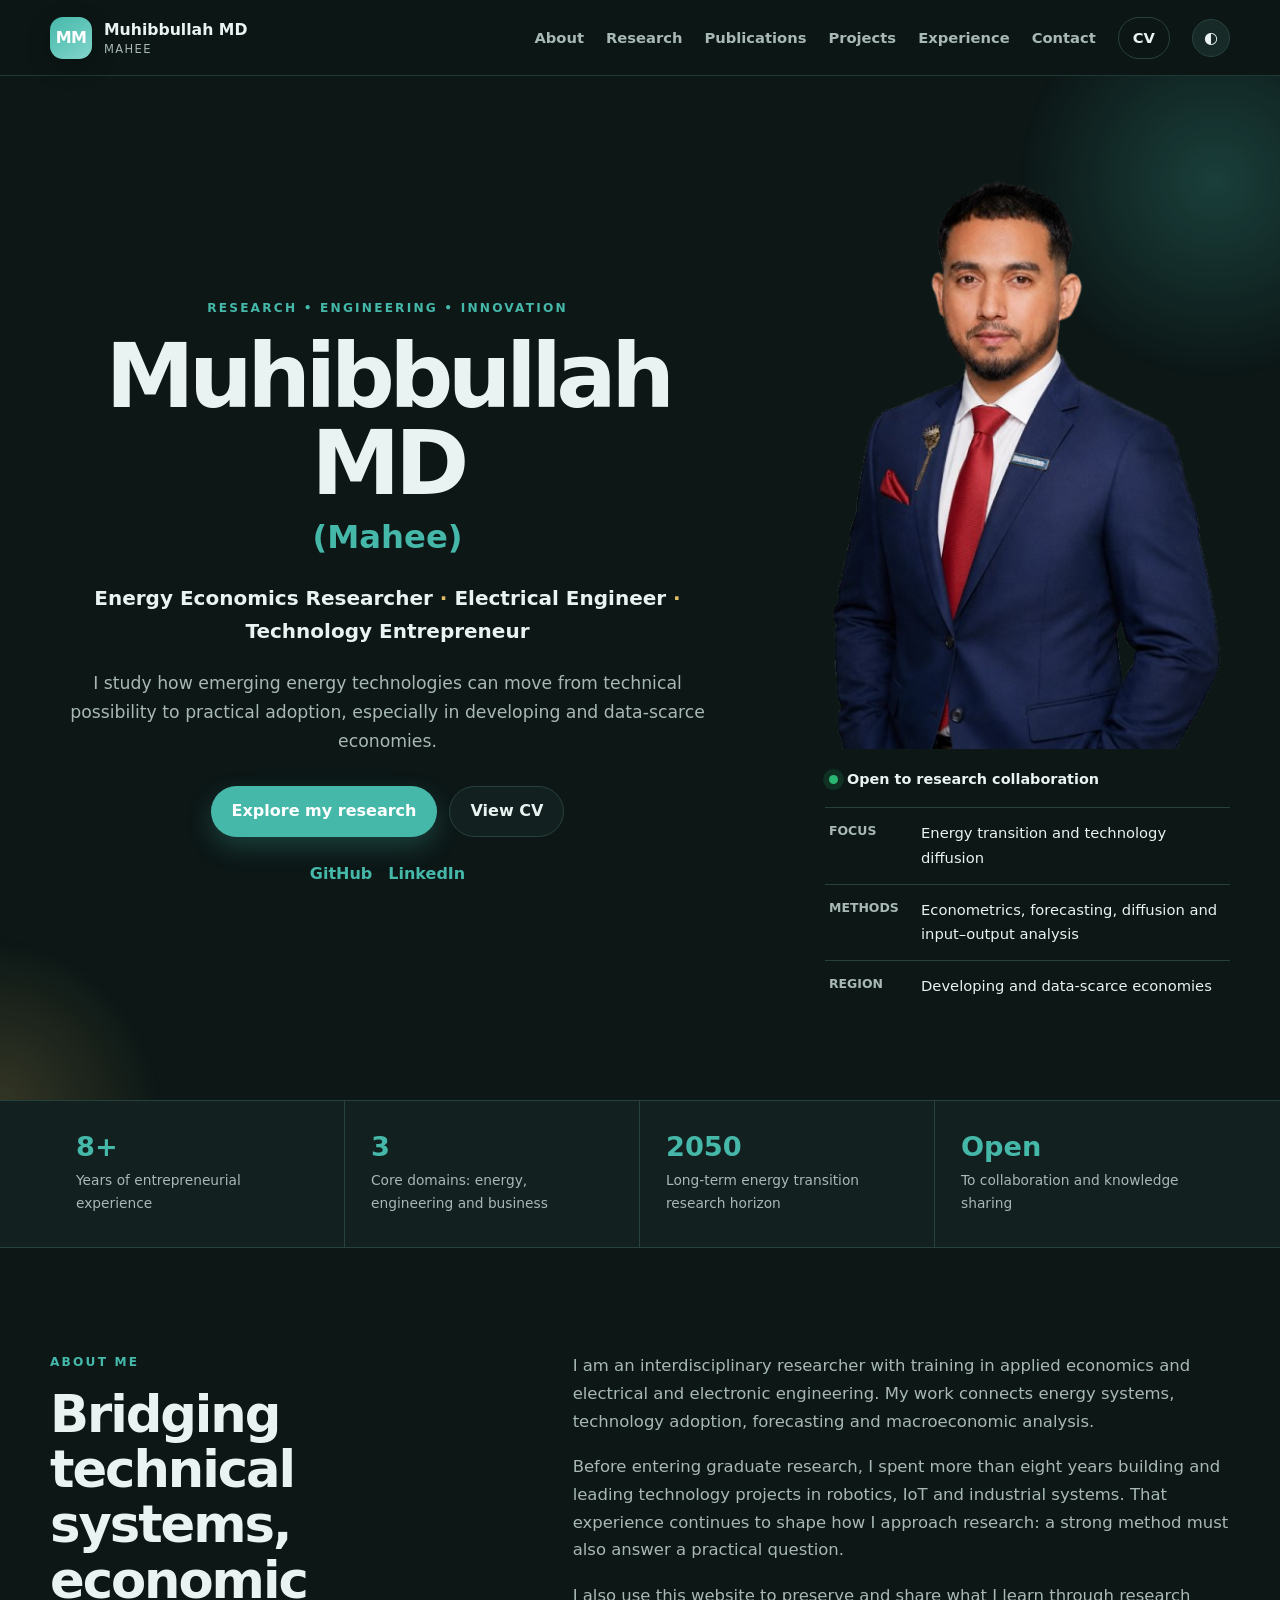
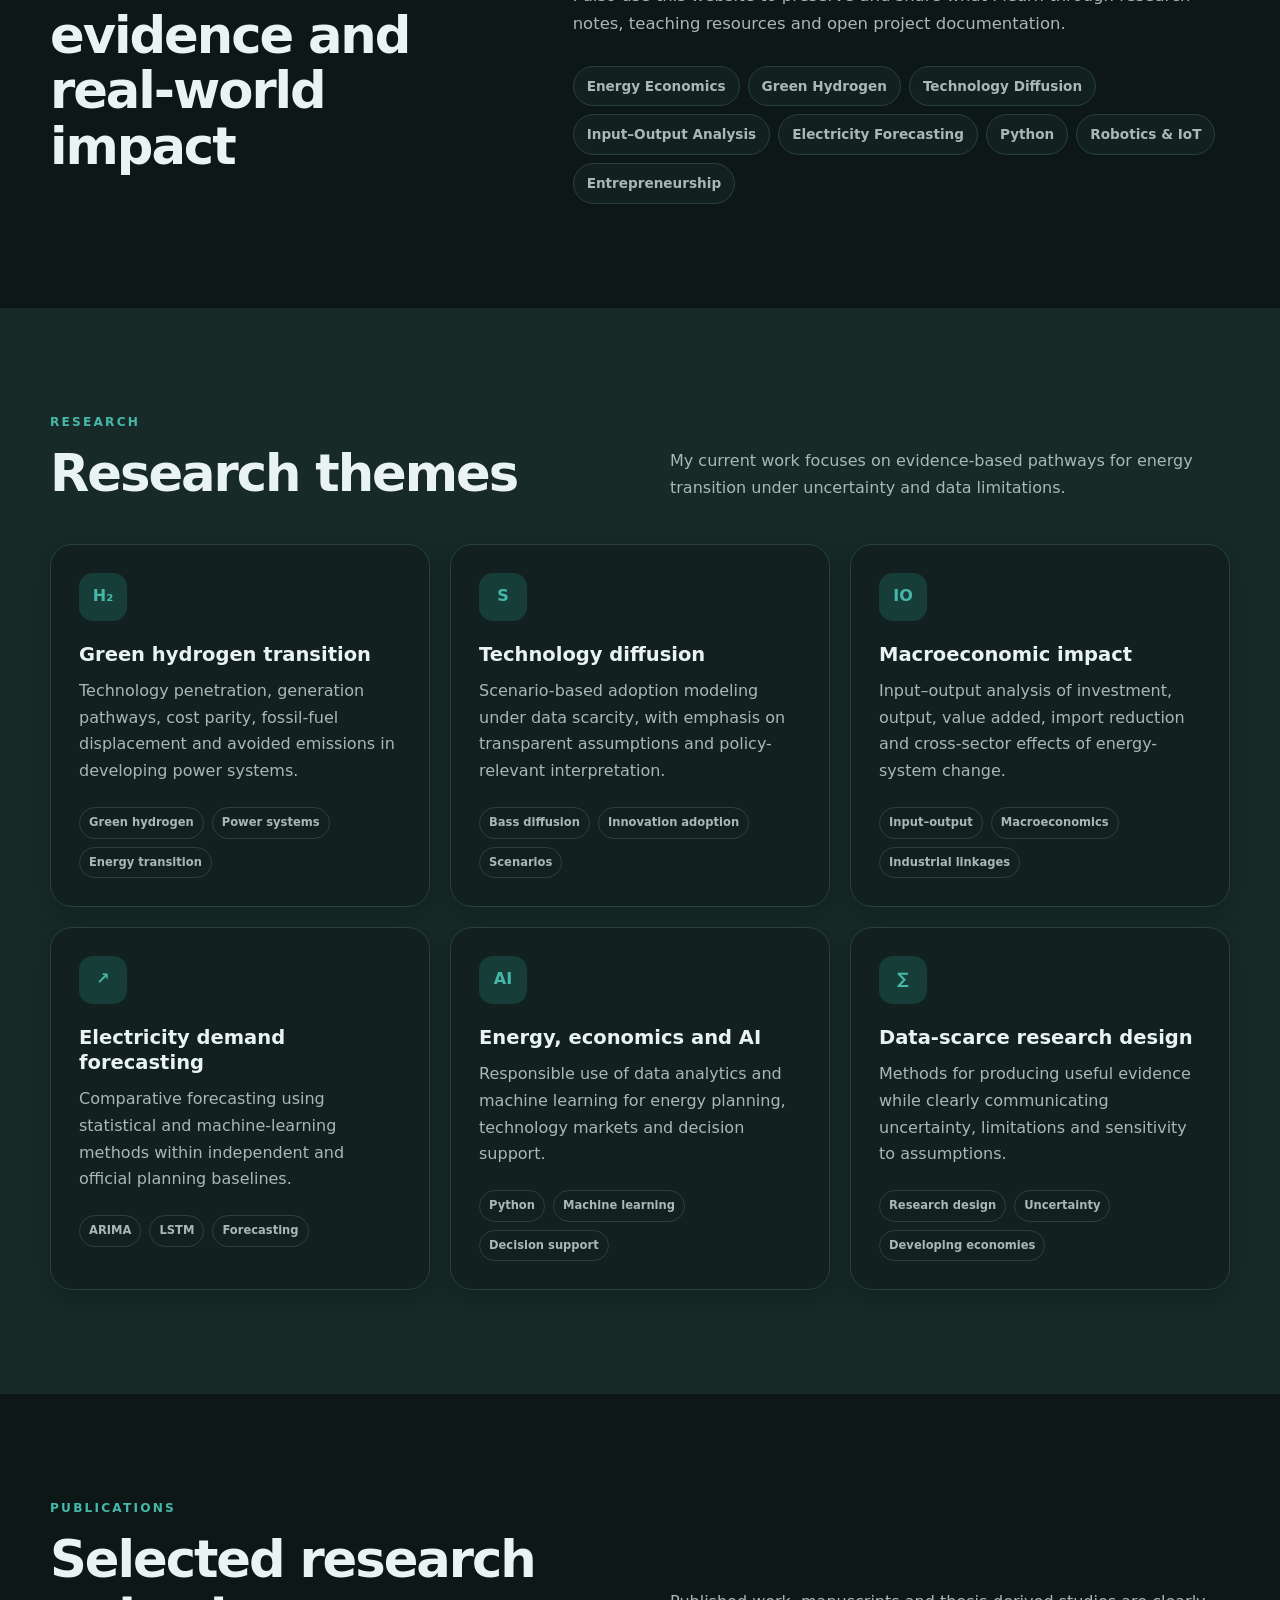
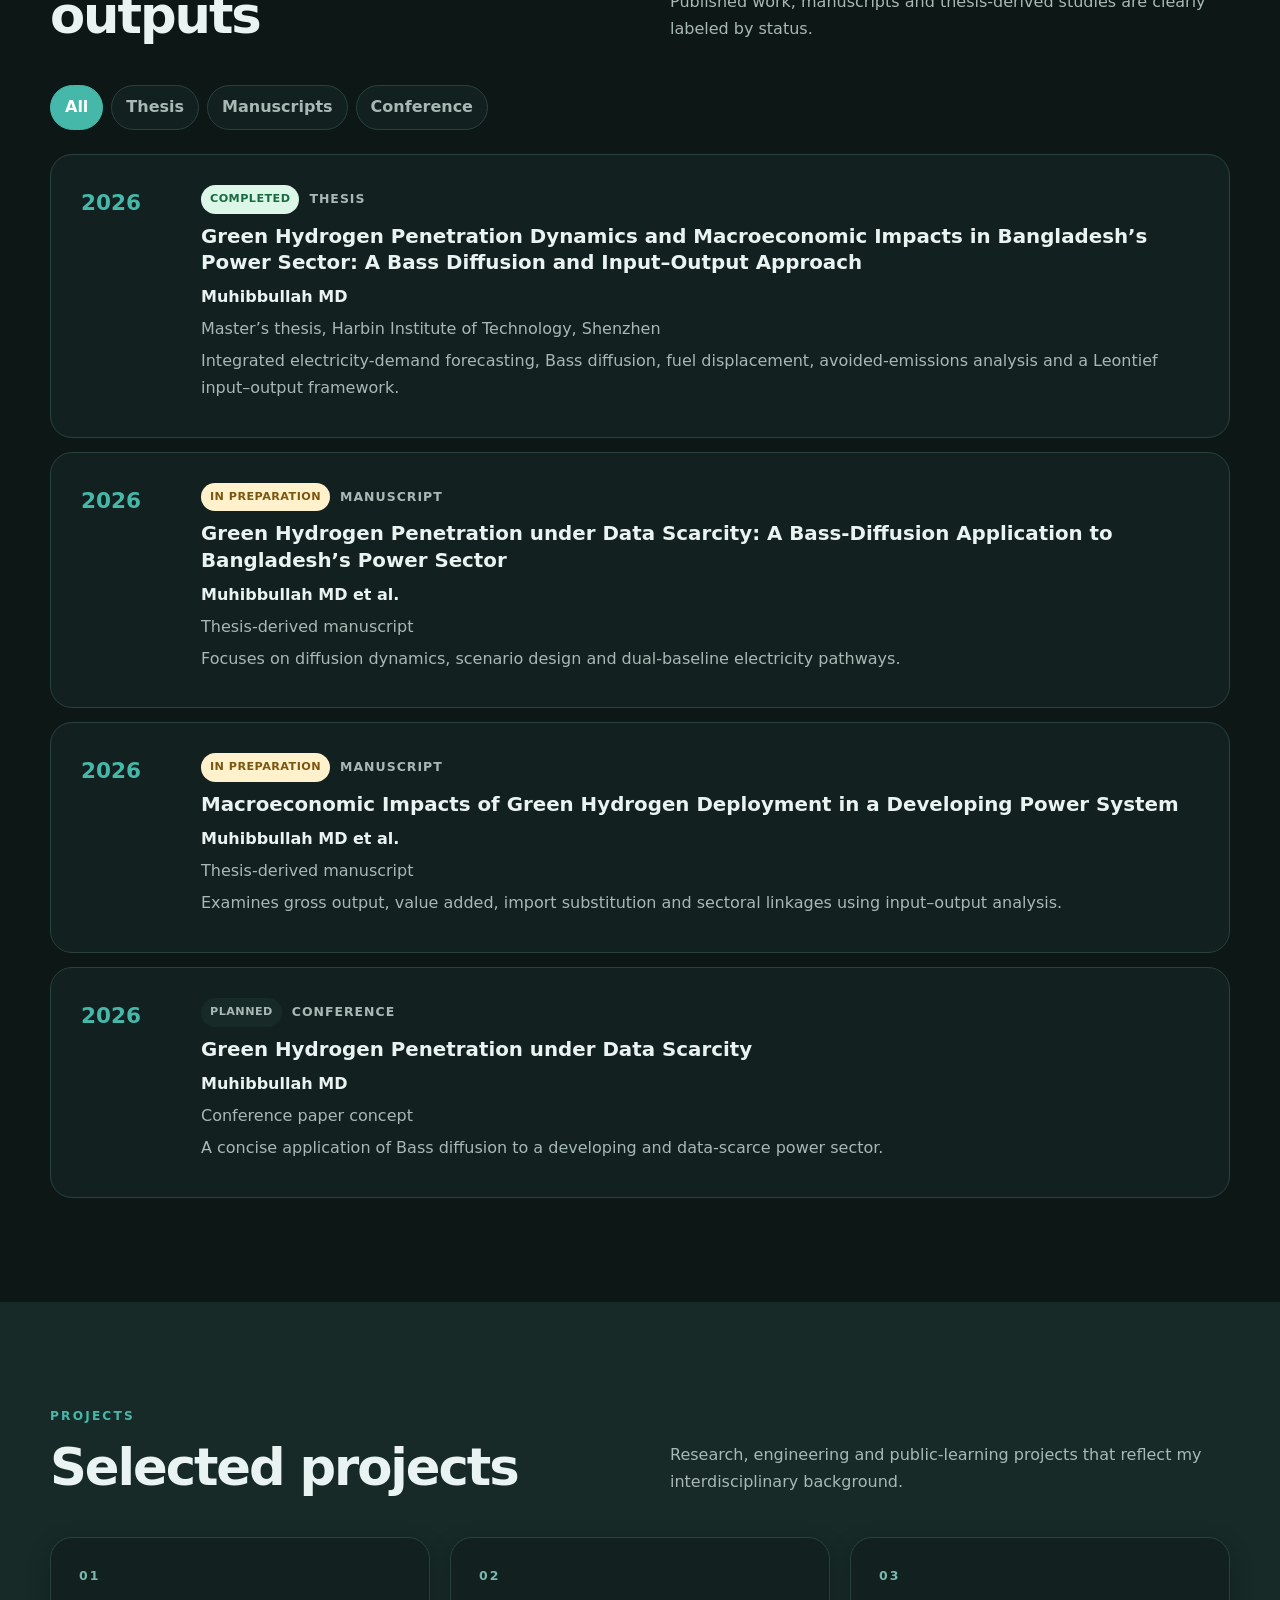
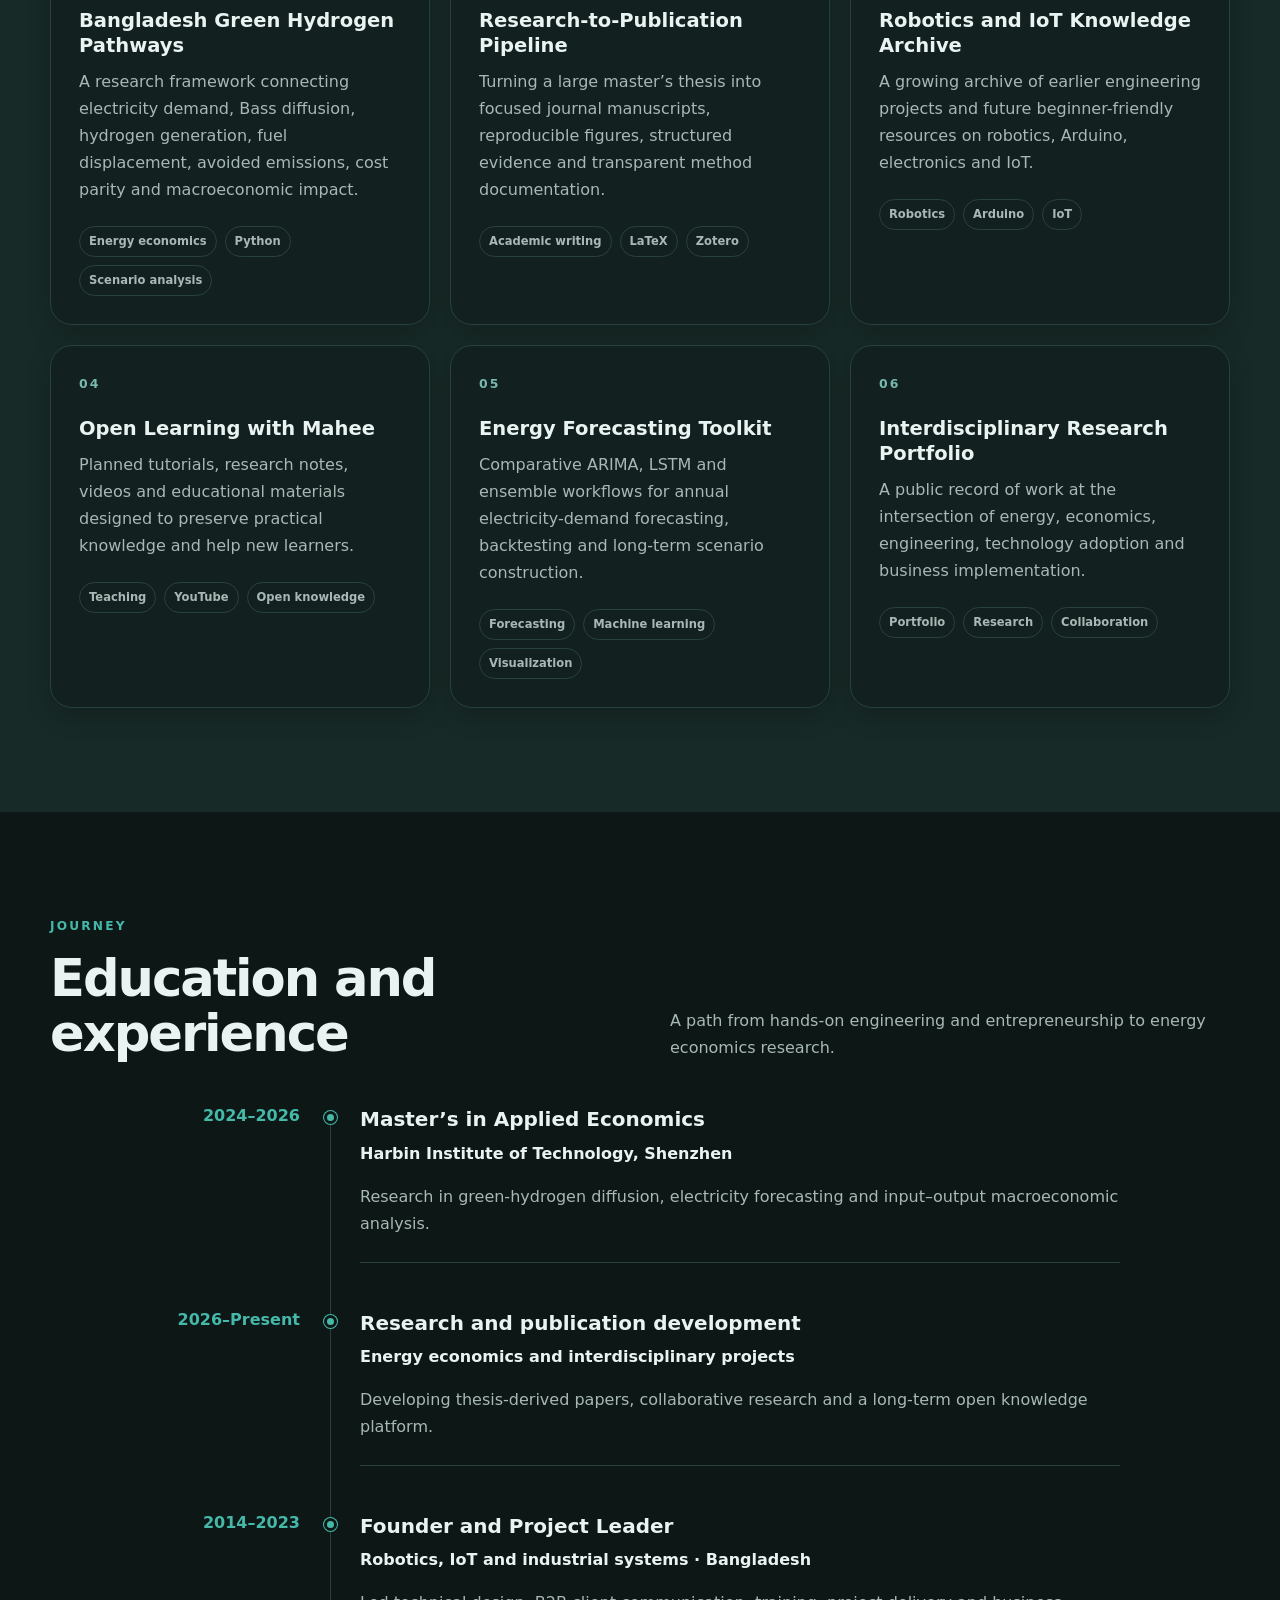
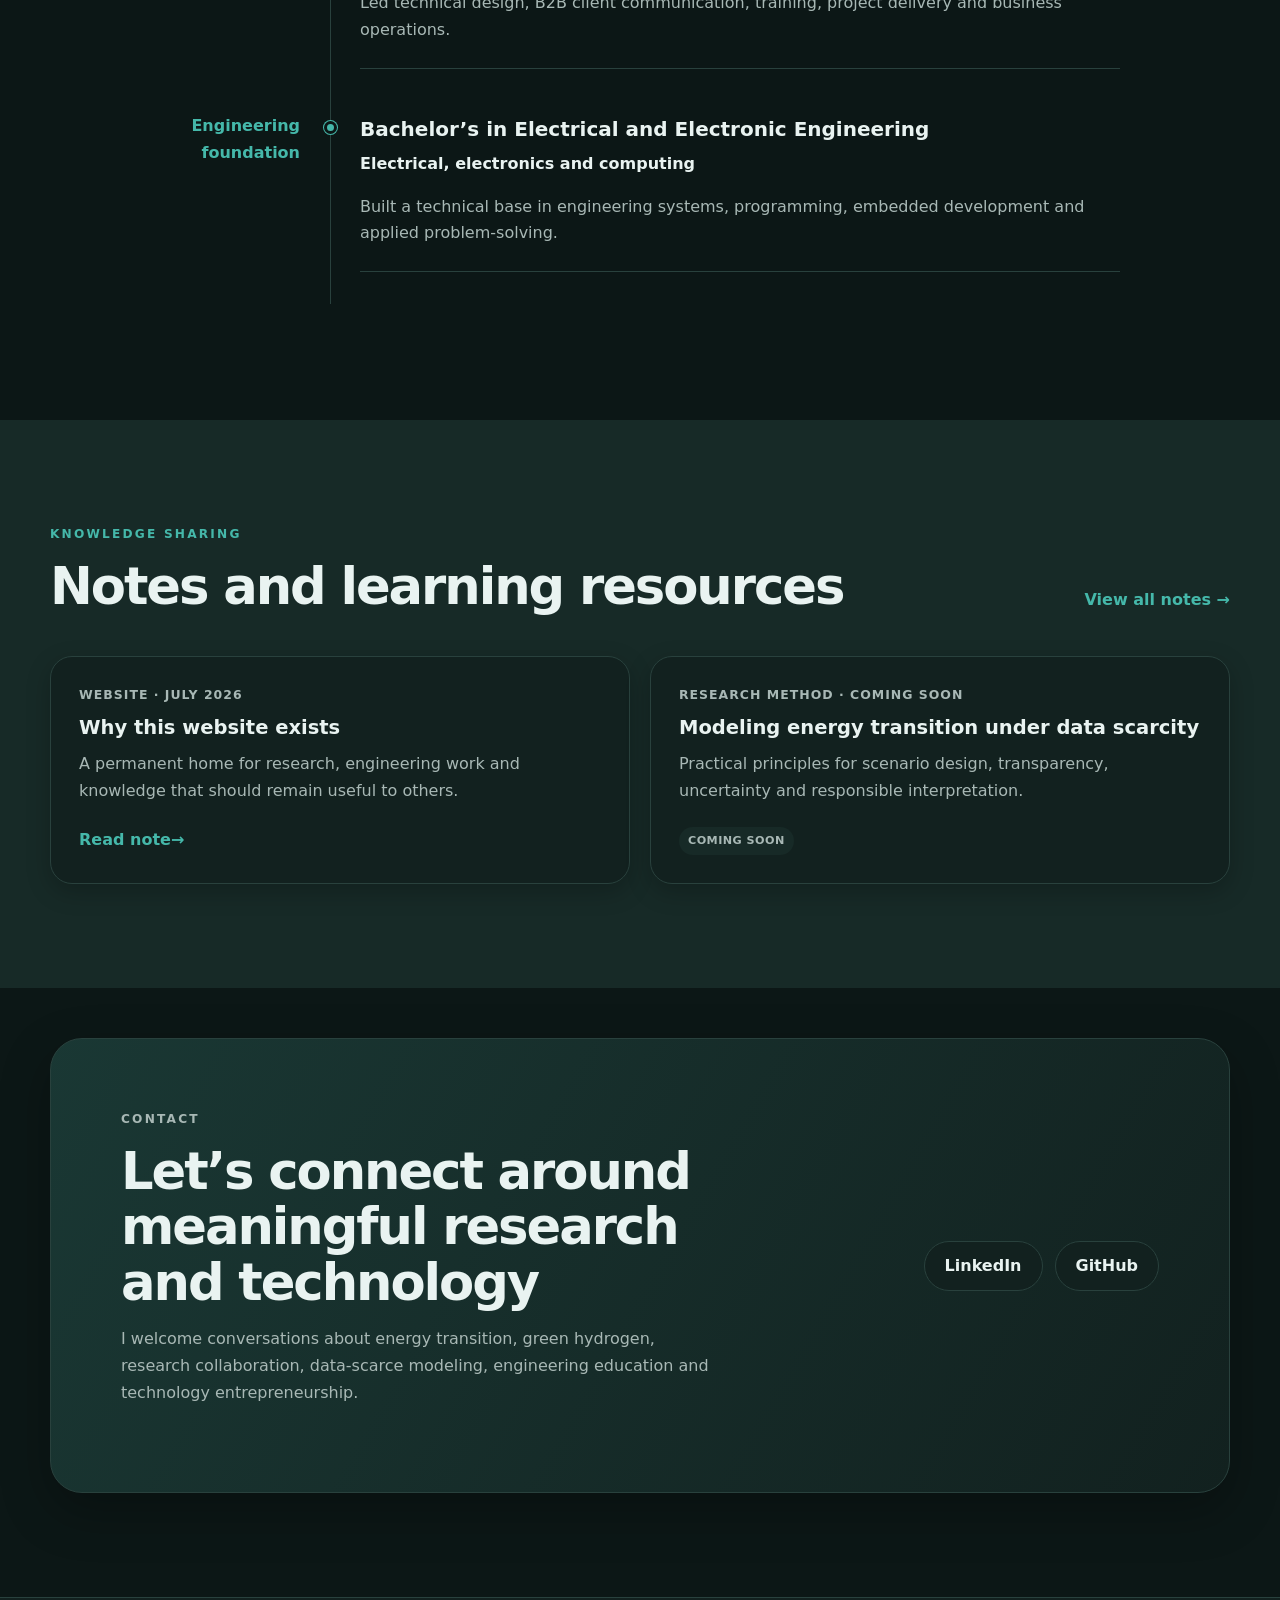
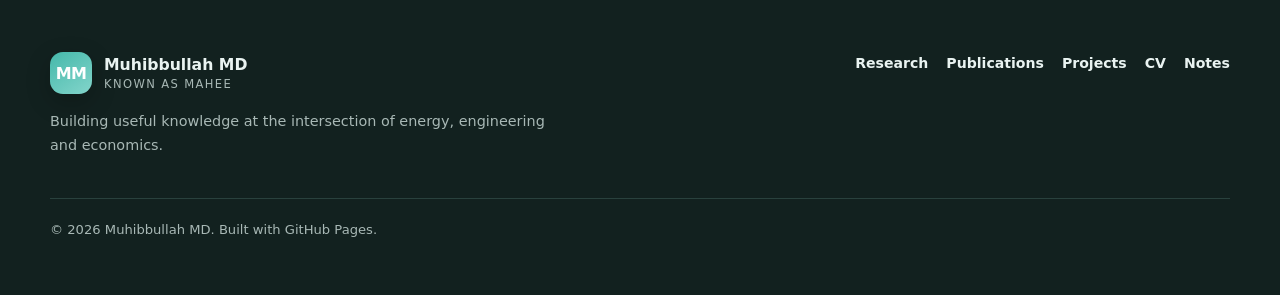
==== index.html @ 93acdf0b "Update index.html" ====
<!DOCTYPE html>
<html lang="en" data-theme="light">
<head>
  <meta charset="utf-8">
  <meta name="viewport" content="width=device-width, initial-scale=1">
  <title>Muhibbullah MD [Mahee] | Energy Economics Researcher</title>
  <meta name="description" content="Personal website of Muhibbullah MD [Mahee], an energy economics researcher, electrical engineer, and technology entrepreneur.">
  <meta name="author" content="Muhibbullah MD">
  <meta name="theme-color" content="#0f766e">

  <meta property="og:title" content="Muhibbullah MD [Mahee])">
  <meta property="og:description" content="Energy Economics Researcher | Electrical Engineer | Technology Entrepreneur">
  <meta property="og:type" content="website">
  <meta property="og:url" content="https://maheemd.github.io/">
  <meta property="og:image" content="https://maheemd.github.io/assets/images/og-card.svg">

  <link rel="icon" href="assets/images/faviconBR.png" type="image/svg+xml">
  <link rel="manifest" href="site.webmanifest">
  <link rel="stylesheet" href="assets/css/styles.css">
  <script>
    (function () {
      const saved = localStorage.getItem("theme");
      const prefersDark = window.matchMedia("(prefers-color-scheme: light)").matches;
      document.documentElement.dataset.theme = saved || (prefersDark ? "dark" : "light");
    })();
  </script>
</head>
<body>
  <a class="skip-link" href="#main-content">Skip to content</a>

  <header class="site-header" id="top">
    <div class="container nav-wrap">
      <a class="brand" href="#top" aria-label="Muhibbullah MD home">
        <span class="brand-mark" aria-hidden="true">MM</span>
        <span>
          <strong>Muhibbullah MD</strong>
          <small>Mahee</small>
        </span>
      </a>

      <button class="nav-toggle" aria-expanded="false" aria-controls="main-nav" aria-label="Open navigation">
        <span></span><span></span><span></span>
      </button>

      <nav id="main-nav" class="main-nav" aria-label="Primary navigation">
        <a href="#about">About</a>
        <a href="#research">Research</a>
        <a href="#publications">Publications</a>
        <a href="#projects">Projects</a>
        <a href="#experience">Experience</a>
        <a href="#contact">Contact</a>
        <a class="nav-cta" href="cv.html">CV</a>
        <button class="theme-toggle" type="button" aria-label="Switch color theme" title="Switch color theme">
          <span class="theme-icon" aria-hidden="true">◐</span>
        </button>
      </nav>
    </div>
  </header>

  <main id="main-content">
    <section class="hero">
      <div class="hero-shape hero-shape-one"></div>
      <div class="hero-shape hero-shape-two"></div>
      <div class="container hero-grid">
        <div class="hero-copy reveal">
          <p class="eyebrow">Research • Engineering • Innovation</p>
          <h1>Muhibbullah MD <span class="nickname">(Mahee)</span></h1>
          <p class="hero-title">Energy Economics Researcher <span>·</span> Electrical Engineer <span>·</span> Technology Entrepreneur</p>
          <p class="hero-summary">
            I study how emerging energy technologies can move from technical possibility to practical adoption,
            especially in developing and data-scarce economies.
          </p>
          <div class="hero-actions">
            <a class="button primary" href="#research">Explore my research</a>
            <a class="button secondary" href="cv.html">View CV</a>
          </div>
          <div class="hero-links" id="hero-social-links" aria-label="Professional profiles"></div>
        </div>

        <div class="hero-card reveal" aria-label="Profile card">
          <img src="assets/images/profilePicTinyBR.png" alt="Profile placeholder for Muhibbullah MD" width="420" height="420">
          <div class="availability">
            <span class="status-dot" aria-hidden="true"></span>
            Open to research collaboration
          </div>
          <dl class="quick-facts">
            <div><dt>Focus</dt><dd>Energy transition and technology diffusion</dd></div>
            <div><dt>Methods</dt><dd>Econometrics, forecasting, diffusion and input–output analysis</dd></div>
            <div><dt>Region</dt><dd>Developing and data-scarce economies</dd></div>
          </dl>
        </div>
      </div>
    </section>

    <section class="stats-section" aria-label="Profile highlights">
      <div class="container stats-grid">
        <div class="stat reveal"><strong>8+</strong><span>Years of entrepreneurial experience</span></div>
        <div class="stat reveal"><strong>3</strong><span>Core domains: energy, engineering and business</span></div>
        <div class="stat reveal"><strong>2050</strong><span>Long-term energy transition research horizon</span></div>
        <div class="stat reveal"><strong>Open</strong><span>To collaboration and knowledge sharing</span></div>
      </div>
    </section>

    <section class="section" id="about">
      <div class="container two-column">
        <div>
          <p class="section-kicker">About me</p>
          <h2>Bridging technical systems, economic evidence and real-world impact</h2>
        </div>
        <div class="prose">
          <p>
            I am an interdisciplinary researcher with training in applied economics and electrical and electronic engineering.
            My work connects energy systems, technology adoption, forecasting and macroeconomic analysis.
          </p>
          <p>
            Before entering graduate research, I spent more than eight years building and leading technology projects in
            robotics, IoT and industrial systems. That experience continues to shape how I approach research: a strong method
            must also answer a practical question.
          </p>
          <p>
            I also use this website to preserve and share what I learn through research notes, teaching resources and
            open project documentation.
          </p>
          <div class="tag-list" aria-label="Areas of expertise">
            <span>Energy Economics</span>
            <span>Green Hydrogen</span>
            <span>Technology Diffusion</span>
            <span>Input–Output Analysis</span>
            <span>Electricity Forecasting</span>
            <span>Python</span>
            <span>Robotics & IoT</span>
            <span>Entrepreneurship</span>
          </div>
        </div>
      </div>
    </section>

    <section class="section section-alt" id="research">
      <div class="container">
        <div class="section-heading">
          <div>
            <p class="section-kicker">Research</p>
            <h2>Research themes</h2>
          </div>
          <p>My current work focuses on evidence-based pathways for energy transition under uncertainty and data limitations.</p>
        </div>
        <div class="card-grid three" id="research-grid"></div>
      </div>
    </section>

    <section class="section" id="publications">
      <div class="container">
        <div class="section-heading">
          <div>
            <p class="section-kicker">Publications</p>
            <h2>Selected research outputs</h2>
          </div>
          <p>Published work, manuscripts and thesis-derived studies are clearly labeled by status.</p>
        </div>
        <div class="filter-bar" role="group" aria-label="Filter publications">
          <button class="filter-button active" data-filter="all">All</button>
          <button class="filter-button" data-filter="thesis">Thesis</button>
          <button class="filter-button" data-filter="manuscript">Manuscripts</button>
          <button class="filter-button" data-filter="conference">Conference</button>
        </div>
        <div class="publication-list" id="publication-list"></div>
      </div>
    </section>

    <section class="section section-alt" id="projects">
      <div class="container">
        <div class="section-heading">
          <div>
            <p class="section-kicker">Projects</p>
            <h2>Selected projects</h2>
          </div>
          <p>Research, engineering and public-learning projects that reflect my interdisciplinary background.</p>
        </div>
        <div class="card-grid three" id="project-grid"></div>
      </div>
    </section>

    <section class="section" id="experience">
      <div class="container">
        <div class="section-heading">
          <div>
            <p class="section-kicker">Journey</p>
            <h2>Education and experience</h2>
          </div>
          <p>A path from hands-on engineering and entrepreneurship to energy economics research.</p>
        </div>
        <div class="timeline" id="timeline"></div>
      </div>
    </section>

    <section class="section section-alt" id="notes">
      <div class="container">
        <div class="section-heading">
          <div>
            <p class="section-kicker">Knowledge sharing</p>
            <h2>Notes and learning resources</h2>
          </div>
          <a class="text-link" href="notes/">View all notes <span aria-hidden="true">→</span></a>
        </div>
        <div class="card-grid two" id="note-grid"></div>
      </div>
    </section>

    <section class="section contact-section" id="contact">
      <div class="container contact-card reveal">
        <div>
          <p class="section-kicker">Contact</p>
          <h2>Let’s connect around meaningful research and technology</h2>
          <p>
            I welcome conversations about energy transition, green hydrogen, research collaboration,
            data-scarce modeling, engineering education and technology entrepreneurship.
          </p>
        </div>
        <div class="contact-actions" id="contact-actions"></div>
      </div>
    </section>
  </main>

  <footer class="site-footer">
    <div class="container footer-grid">
      <div>
        <a class="brand footer-brand" href="#top">
          <span class="brand-mark" aria-hidden="true">MM</span>
          <span><strong>Muhibbullah MD</strong><small>Known as Mahee</small></span>
        </a>
        <p>Building useful knowledge at the intersection of energy, engineering and economics.</p>
      </div>
      <div class="footer-links">
        <a href="#research">Research</a>
        <a href="#publications">Publications</a>
        <a href="#projects">Projects</a>
        <a href="cv.html">CV</a>
        <a href="notes/">Notes</a>
      </div>
      <p class="copyright">© <span id="current-year"></span> Muhibbullah MD. Built with GitHub Pages.</p>
    </div>
  </footer>

  <button class="back-to-top" aria-label="Back to top" title="Back to top">↑</button>

  <script src="assets/js/site-data.js"></script>
  <script src="assets/js/main.js"></script>
</body>
</html>
---- assets/css/styles.css ----
/* =========================================================
   Muhibbullah MD (Mahee) — GitHub Pages portfolio
   Edit colors in :root and [data-theme="dark"].
   ========================================================= */

:root {
  --bg: #f7faf9;
  --surface: #ffffff;
  --surface-alt: #edf6f4;
  --text: #17312f;
  --muted: #5c6f6c;
  --line: #d9e7e4;
  --brand: #0f766e;
  --brand-dark: #0a5b55;
  --brand-soft: #d9f0ec;
  --accent: #d6a83b;
  --shadow: 0 18px 50px rgba(21, 74, 69, 0.10);
  --shadow-soft: 0 8px 24px rgba(21, 74, 69, 0.08);
  --radius: 22px;
  --radius-sm: 14px;
  --container: 1180px;
  --header-height: 76px;
}

[data-theme="dark"] {
  --bg: #0c1716;
  --surface: #12211f;
  --surface-alt: #172a27;
  --text: #e9f3f1;
  --muted: #a8b8b5;
  --line: #29413d;
  --brand: #45b8aa;
  --brand-dark: #83d5cb;
  --brand-soft: #173d38;
  --accent: #e1bd65;
  --shadow: 0 18px 50px rgba(0, 0, 0, 0.28);
  --shadow-soft: 0 8px 24px rgba(0, 0, 0, 0.22);
}

*,
*::before,
*::after {
  box-sizing: border-box;
}

html {
  scroll-behavior: smooth;
  scroll-padding-top: calc(var(--header-height) + 22px);
}

body {
  margin: 0;
  background: var(--bg);
  color: var(--text);
  font-family: Inter, ui-sans-serif, system-ui, -apple-system, BlinkMacSystemFont, "Segoe UI", sans-serif;
  line-height: 1.68;
  text-rendering: optimizeLegibility;
}

body.menu-open {
  overflow: hidden;
}

img {
  display: block;
  max-width: 100%;
}

a {
  color: inherit;
  text-decoration: none;
}

button,
input,
textarea {
  font: inherit;
}

button {
  color: inherit;
}

.container {
  width: min(calc(100% - 40px), var(--container));
  margin-inline: auto;
}

.skip-link {
  position: fixed;
  top: -100px;
  left: 20px;
  z-index: 9999;
  padding: 10px 16px;
  background: var(--brand);
  color: white;
  border-radius: 0 0 10px 10px;
}

.skip-link:focus {
  top: 0;
}

.site-header {
  position: sticky;
  top: 0;
  z-index: 1000;
  height: var(--header-height);
  background: color-mix(in srgb, var(--bg) 88%, transparent);
  border-bottom: 1px solid color-mix(in srgb, var(--line) 80%, transparent);
  backdrop-filter: blur(18px);
}

.nav-wrap {
  min-height: var(--header-height);
  display: flex;
  align-items: center;
  justify-content: space-between;
  gap: 24px;
}

.brand {
  display: inline-flex;
  align-items: center;
  gap: 12px;
  line-height: 1.1;
}

.brand-mark {
  display: inline-grid;
  place-items: center;
  width: 42px;
  height: 42px;
  border-radius: 13px;
  background: linear-gradient(145deg, var(--brand), var(--brand-dark));
  color: white;
  font-weight: 850;
  letter-spacing: -0.04em;
  box-shadow: var(--shadow-soft);
}

.brand-mark.large {
  width: 62px;
  height: 62px;
  border-radius: 18px;
  font-size: 1.25rem;
}

.brand strong,
.brand small {
  display: block;
}

.brand strong {
  font-size: 0.98rem;
}

.brand small {
  margin-top: 5px;
  color: var(--muted);
  font-size: 0.72rem;
  letter-spacing: 0.12em;
  text-transform: uppercase;
}

.main-nav,
.cv-nav {
  display: flex;
  align-items: center;
  gap: 22px;
}

.main-nav a,
.cv-nav a {
  color: var(--muted);
  font-size: 0.92rem;
  font-weight: 650;
  transition: color 180ms ease;
}

.main-nav a:hover,
.cv-nav a:hover {
  color: var(--brand);
}

.main-nav .nav-cta {
  padding: 8px 14px;
  border: 1px solid var(--line);
  border-radius: 999px;
  color: var(--text);
}

.theme-toggle,
.nav-toggle,
.back-to-top {
  border: 0;
  cursor: pointer;
}

.theme-toggle {
  display: inline-grid;
  place-items: center;
  width: 38px;
  height: 38px;
  border-radius: 50%;
  background: var(--surface-alt);
  border: 1px solid var(--line);
}

.nav-toggle {
  display: none;
  width: 44px;
  height: 44px;
  padding: 10px;
  background: transparent;
}

.nav-toggle span {
  display: block;
  height: 2px;
  margin: 5px 0;
  background: var(--text);
  border-radius: 2px;
}

.hero {
  position: relative;
  overflow: hidden;
  padding: 98px 0 88px;
}

.hero-shape {
  position: absolute;
  border-radius: 50%;
  filter: blur(2px);
  pointer-events: none;
}

.hero-shape-one {
  width: 410px;
  height: 410px;
  right: -140px;
  top: -100px;
  background: radial-gradient(circle, color-mix(in srgb, var(--brand) 25%, transparent), transparent 68%);
}

.hero-shape-two {
  width: 360px;
  height: 360px;
  left: -190px;
  bottom: -190px;
  background: radial-gradient(circle, color-mix(in srgb, var(--accent) 20%, transparent), transparent 68%);
}

.hero-grid {
  display: grid;
  grid-template-columns: minmax(0, 1.25fr) minmax(320px, 0.75fr);
  align-items: center;
  gap: clamp(48px, 8vw, 100px);
}

.eyebrow,
.section-kicker {
  margin: 0 0 14px;
  color: var(--brand);
  font-size: 0.76rem;
  font-weight: 800;
  letter-spacing: 0.18em;
  text-transform: uppercase;
}

.hero h1,
.page-hero h1,
.article h1,
.error-card h1 {
  margin: 0;
  font-size: clamp(2.7rem, 7vw, 5.7rem);
  line-height: 0.98;
  letter-spacing: -0.062em;
}

.nickname {
  display: block;
  margin-top: 14px;
  color: var(--brand);
  font-size: 0.36em;
  letter-spacing: 0;
}

.hero-title {
  max-width: 760px;
  margin: 28px 0 0;
  color: var(--text);
  font-size: clamp(1.02rem, 2vw, 1.25rem);
  font-weight: 700;
}

.hero-title span {
  color: var(--accent);
}

.hero-summary {
  max-width: 700px;
  margin: 20px 0 0;
  color: var(--muted);
  font-size: 1.08rem;
}

.hero-actions,
.contact-actions {
  display: flex;
  flex-wrap: wrap;
  gap: 12px;
  margin-top: 30px;
}

.button {
  display: inline-flex;
  justify-content: center;
  align-items: center;
  min-height: 48px;
  padding: 11px 20px;
  border-radius: 999px;
  border: 1px solid transparent;
  font-weight: 760;
  transition: transform 180ms ease, box-shadow 180ms ease, background 180ms ease;
}

.button:hover {
  transform: translateY(-2px);
}

.button.primary {
  background: var(--brand);
  color: white;
  box-shadow: 0 10px 24px color-mix(in srgb, var(--brand) 25%, transparent);
}

.button.primary:hover {
  background: var(--brand-dark);
}

.button.secondary {
  background: var(--surface);
  border-color: var(--line);
  color: var(--text);
}

.button.small {
  min-height: 38px;
  padding: 7px 14px;
  font-size: 0.86rem;
}

.hero-links {
  display: flex;
  flex-wrap: wrap;
  gap: 16px;
  margin-top: 24px;
}

.hero-links a,
.text-link {
  color: var(--brand);
  font-weight: 750;
}

.hero-links a:hover,
.text-link:hover {
  text-decoration: underline;
  text-underline-offset: 4px;
}

.hero-card {
  position: relative;
  padding: 20px;
  background: var(--surface);
  border: 1px solid var(--line);
  border-radius: 30px;
  box-shadow: var(--shadow);
  transform: rotate(1deg);
}

.hero-card img {
  width: 100%;
  border-radius: 22px;
  background: var(--surface-alt);
}

.availability {
  display: flex;
  align-items: center;
  gap: 9px;
  margin: 18px 4px 10px;
  font-size: 0.9rem;
  font-weight: 700;
}

.status-dot {
  width: 9px;
  height: 9px;
  border-radius: 50%;
  background: #2ab673;
  box-shadow: 0 0 0 6px color-mix(in srgb, #2ab673 16%, transparent);
}

.quick-facts {
  margin: 16px 0 0;
}

.quick-facts div {
  display: grid;
  grid-template-columns: 80px 1fr;
  gap: 12px;
  padding: 13px 4px;
  border-top: 1px solid var(--line);
}

.quick-facts dt {
  color: var(--muted);
  font-size: 0.78rem;
  font-weight: 800;
  text-transform: uppercase;
}

.quick-facts dd {
  margin: 0;
  font-size: 0.92rem;
}

.stats-section {
  border-top: 1px solid var(--line);
  border-bottom: 1px solid var(--line);
  background: var(--surface);
}

.stats-grid {
  display: grid;
  grid-template-columns: repeat(4, 1fr);
}

.stat {
  padding: 32px 26px;
  border-right: 1px solid var(--line);
}

.stat:last-child {
  border-right: 0;
}

.stat strong,
.stat span {
  display: block;
}

.stat strong {
  color: var(--brand);
  font-size: 1.7rem;
  line-height: 1;
}

.stat span {
  margin-top: 9px;
  color: var(--muted);
  font-size: 0.86rem;
}

.section {
  padding: 104px 0;
}

.section-alt {
  background: var(--surface-alt);
}

.two-column {
  display: grid;
  grid-template-columns: minmax(260px, 0.78fr) minmax(0, 1.22fr);
  gap: clamp(44px, 8vw, 110px);
}

.section h2 {
  margin: 0;
  font-size: clamp(2rem, 4vw, 3.25rem);
  line-height: 1.08;
  letter-spacing: -0.04em;
}

.prose p {
  margin: 0 0 18px;
  color: var(--muted);
  font-size: 1.03rem;
}

.tag-list,
.mini-tags,
.cv-chip-list {
  display: flex;
  flex-wrap: wrap;
  gap: 8px;
}

.tag-list {
  margin-top: 28px;
}

.tag-list span,
.mini-tags span,
.cv-chip-list span {
  border: 1px solid var(--line);
  border-radius: 999px;
  background: var(--surface);
  color: var(--muted);
  font-weight: 650;
}

.tag-list span {
  padding: 8px 13px;
  font-size: 0.85rem;
}

.section-heading {
  display: flex;
  align-items: end;
  justify-content: space-between;
  gap: 38px;
  margin-bottom: 42px;
}

.section-heading > p {
  max-width: 560px;
  margin: 0;
  color: var(--muted);
}

.card-grid {
  display: grid;
  gap: 20px;
}

.card-grid.three {
  grid-template-columns: repeat(3, 1fr);
}

.card-grid.two {
  grid-template-columns: repeat(2, 1fr);
}

.info-card,
.project-card,
.note-card {
  position: relative;
  min-height: 100%;
  padding: 28px;
  background: var(--surface);
  border: 1px solid var(--line);
  border-radius: var(--radius);
  box-shadow: var(--shadow-soft);
  transition: transform 180ms ease, border-color 180ms ease;
}

.info-card:hover,
.project-card:hover,
.note-card:hover {
  transform: translateY(-5px);
  border-color: color-mix(in srgb, var(--brand) 50%, var(--line));
}

.card-icon {
  display: inline-grid;
  place-items: center;
  min-width: 48px;
  height: 48px;
  padding: 0 10px;
  border-radius: 14px;
  background: var(--brand-soft);
  color: var(--brand);
  font-weight: 850;
}

.info-card h3,
.project-card h3,
.note-card h3 {
  margin: 22px 0 10px;
  font-size: 1.22rem;
  line-height: 1.28;
}

.info-card p,
.project-card p,
.note-card p {
  margin: 0;
  color: var(--muted);
}

.mini-tags {
  margin-top: 22px;
}

.mini-tags span {
  padding: 5px 9px;
  font-size: 0.72rem;
}

.filter-bar {
  display: flex;
  flex-wrap: wrap;
  gap: 8px;
  margin-bottom: 24px;
}

.filter-button {
  padding: 8px 14px;
  background: var(--surface);
  border: 1px solid var(--line);
  border-radius: 999px;
  color: var(--muted);
  cursor: pointer;
  font-weight: 700;
}

.filter-button.active {
  background: var(--brand);
  border-color: var(--brand);
  color: white;
}

.publication-list {
  display: grid;
  gap: 14px;
}

.publication-item {
  display: grid;
  grid-template-columns: 94px 1fr;
  gap: 26px;
  padding: 30px;
  background: var(--surface);
  border: 1px solid var(--line);
  border-radius: var(--radius);
}

.publication-year {
  color: var(--brand);
  font-size: 1.35rem;
  font-weight: 850;
}

.publication-topline {
  display: flex;
  flex-wrap: wrap;
  align-items: center;
  gap: 10px;
  margin-bottom: 10px;
}

.status-badge {
  display: inline-flex;
  padding: 5px 9px;
  border-radius: 999px;
  font-size: 0.7rem;
  font-weight: 850;
  letter-spacing: 0.04em;
  text-transform: uppercase;
}

.status-badge.success {
  background: #dcf6e7;
  color: #176b40;
}

.status-badge.progress {
  background: #fff1cc;
  color: #7a5711;
}

.status-badge.neutral {
  background: var(--surface-alt);
  color: var(--muted);
}

.publication-type,
.note-meta {
  color: var(--muted);
  font-size: 0.78rem;
  font-weight: 750;
  text-transform: uppercase;
  letter-spacing: 0.08em;
}

.publication-body h3 {
  margin: 0 0 8px;
  font-size: 1.24rem;
  line-height: 1.32;
}

.publication-authors,
.publication-venue,
.publication-body > p:last-child {
  margin: 5px 0;
}

.publication-authors {
  font-weight: 700;
}

.publication-venue,
.publication-body > p:last-child {
  color: var(--muted);
}

.project-number {
  color: color-mix(in srgb, var(--brand) 50%, var(--muted));
  font-size: 0.78rem;
  font-weight: 850;
  letter-spacing: 0.16em;
}

.timeline {
  position: relative;
  max-width: 960px;
  margin-inline: auto;
}

.timeline::before {
  content: "";
  position: absolute;
  left: 170px;
  top: 12px;
  bottom: 12px;
  width: 1px;
  background: var(--line);
}

.timeline-item {
  position: relative;
  display: grid;
  grid-template-columns: 140px 1fr;
  gap: 60px;
  padding: 0 0 44px;
}

.timeline-marker {
  position: absolute;
  left: 164px;
  top: 8px;
  width: 13px;
  height: 13px;
  border: 3px solid var(--bg);
  border-radius: 50%;
  background: var(--brand);
  box-shadow: 0 0 0 1px var(--brand);
}

.timeline-date {
  color: var(--brand);
  font-weight: 800;
  text-align: right;
}

.timeline-content {
  padding: 0 0 24px;
  border-bottom: 1px solid var(--line);
}

.timeline-content h3 {
  margin: 0;
  font-size: 1.25rem;
}

.timeline-place {
  margin: 4px 0 10px;
  color: var(--text);
  font-weight: 700;
}

.timeline-content p:last-child {
  margin-bottom: 0;
  color: var(--muted);
}

.note-card .note-meta {
  margin-bottom: 8px;
}

.note-card h3,
.note-card h2 {
  margin-top: 10px;
}

.note-card .text-link,
.note-card .status-badge {
  display: inline-flex;
  margin-top: 22px;
}

.contact-section {
  padding-top: 50px;
}

.contact-card {
  display: grid;
  grid-template-columns: 1.2fr 0.8fr;
  gap: 42px;
  align-items: center;
  padding: clamp(36px, 6vw, 70px);
  border-radius: 32px;
  background:
    linear-gradient(120deg, color-mix(in srgb, var(--brand) 15%, var(--surface)), var(--surface));
  border: 1px solid var(--line);
  box-shadow: var(--shadow);
}

.contact-card p {
  max-width: 720px;
  color: var(--muted);
}

.contact-actions {
  justify-content: flex-end;
  margin-top: 0;
}

.setup-note {
  max-width: 440px;
  margin: 0;
  padding: 16px;
  background: var(--surface);
  border: 1px dashed var(--line);
  border-radius: var(--radius-sm);
  font-size: 0.88rem;
}

code {
  padding: 2px 6px;
  background: var(--surface-alt);
  border-radius: 6px;
  font-size: 0.88em;
}

.site-footer {
  padding: 54px 0;
  border-top: 1px solid var(--line);
  background: var(--surface);
}

.footer-grid {
  display: grid;
  grid-template-columns: 1fr auto;
  gap: 26px 60px;
  align-items: start;
}

.footer-brand + p {
  max-width: 520px;
  color: var(--muted);
  font-size: 0.9rem;
}

.footer-links {
  display: flex;
  flex-wrap: wrap;
  justify-content: flex-end;
  gap: 18px;
  font-size: 0.88rem;
  font-weight: 700;
}

.copyright {
  grid-column: 1 / -1;
  margin: 0;
  padding-top: 20px;
  border-top: 1px solid var(--line);
  color: var(--muted);
  font-size: 0.82rem;
}

.back-to-top {
  position: fixed;
  right: 22px;
  bottom: 22px;
  z-index: 30;
  width: 44px;
  height: 44px;
  border-radius: 50%;
  background: var(--brand);
  color: white;
  box-shadow: var(--shadow-soft);
  opacity: 0;
  transform: translateY(14px);
  pointer-events: none;
  transition: opacity 180ms ease, transform 180ms ease;
}

.back-to-top.visible {
  opacity: 1;
  transform: translateY(0);
  pointer-events: auto;
}

.reveal {
  opacity: 0;
  transform: translateY(18px);
}

.reveal.visible {
  opacity: 1;
  transform: none;
  transition: opacity 600ms ease, transform 600ms ease;
}

/* CV */
.cv-page {
  background: #e9efee;
}

.cv-shell {
  padding: 54px 20px;
}

.cv-document {
  width: min(100%, 920px);
  margin: 0 auto;
  padding: 58px 64px;
  background: var(--surface);
  border: 1px solid var(--line);
  box-shadow: var(--shadow);
}

.cv-header {
  display: flex;
  justify-content: space-between;
  gap: 36px;
  padding-bottom: 28px;
  border-bottom: 2px solid var(--brand);
}

.cv-header h1 {
  margin: 0;
  font-size: 2.6rem;
  line-height: 1;
  letter-spacing: -0.04em;
}

.cv-header img {
  width: 132px;
  height: 132px;
  border-radius: 18px;
}

.cv-subtitle,
.cv-role {
  margin: 8px 0 0;
}

.cv-subtitle {
  color: var(--brand);
  font-weight: 800;
}

.cv-role {
  color: var(--muted);
}

.cv-contact {
  display: flex;
  flex-wrap: wrap;
  gap: 6px 12px;
  margin: 18px 0 0;
  color: var(--muted);
  font-size: 0.84rem;
}

.cv-contact a {
  color: var(--brand);
}

.cv-section {
  padding: 28px 0 0;
}

.cv-section h2 {
  margin: 0 0 14px;
  padding-bottom: 7px;
  border-bottom: 1px solid var(--line);
  font-size: 1.05rem;
  letter-spacing: 0.08em;
  text-transform: uppercase;
}

.cv-section h3 {
  margin: 0 0 6px;
  font-size: 0.98rem;
}

.cv-section p,
.cv-section li {
  font-size: 0.92rem;
}

.cv-entry {
  margin-bottom: 20px;
}

.cv-entry-head {
  display: flex;
  justify-content: space-between;
  gap: 24px;
}

.cv-entry p {
  margin: 5px 0;
}

.cv-chip-list span {
  padding: 6px 10px;
  font-size: 0.78rem;
}

.cv-columns {
  display: grid;
  grid-template-columns: 1fr 1fr;
  gap: 30px;
}

.cv-footer {
  margin-top: 34px;
  padding-top: 16px;
  border-top: 1px solid var(--line);
  color: var(--muted);
  font-size: 0.8rem;
}

/* Notes and article */
.page-hero {
  padding: 90px 0 70px;
  background: var(--surface-alt);
  border-bottom: 1px solid var(--line);
}

.page-hero h1 {
  max-width: 850px;
  font-size: clamp(2.5rem, 6vw, 4.8rem);
}

.page-hero p:last-child {
  max-width: 720px;
  margin: 22px 0 0;
  color: var(--muted);
  font-size: 1.08rem;
}

.article-page {
  padding: 84px 20px;
}

.article {
  width: min(100%, 760px);
  margin: 0 auto;
}

.article h1 {
  margin-bottom: 26px;
  font-size: clamp(2.4rem, 6vw, 4.5rem);
}

.article p,
.article li {
  color: var(--muted);
  font-size: 1.06rem;
}

.article-lead {
  color: var(--text) !important;
  font-size: 1.25rem !important;
}

blockquote {
  margin: 34px 0;
  padding: 22px 26px;
  border-left: 4px solid var(--brand);
  background: var(--surface-alt);
  border-radius: 0 var(--radius-sm) var(--radius-sm) 0;
  font-size: 1.15rem;
  font-weight: 700;
}

/* Error */
.error-page {
  min-height: 100vh;
  display: grid;
  place-items: center;
  padding: 24px;
}

.error-card {
  max-width: 650px;
  text-align: center;
}

.error-card .brand-mark {
  margin: 0 auto 24px;
}

.error-card h1 {
  font-size: clamp(2.5rem, 8vw, 5rem);
}

.error-card p {
  color: var(--muted);
}

/* Responsive */
@media (max-width: 980px) {
  .nav-toggle {
    display: block;
  }

  .main-nav {
    position: fixed;
    inset: var(--header-height) 0 auto 0;
    display: grid;
    gap: 0;
    padding: 18px 20px 28px;
    background: var(--surface);
    border-bottom: 1px solid var(--line);
    box-shadow: var(--shadow);
    transform: translateY(-120%);
    transition: transform 220ms ease;
  }

  .main-nav.open {
    transform: translateY(0);
  }

  .main-nav a,
  .main-nav .nav-cta {
    padding: 14px 6px;
    border: 0;
    border-bottom: 1px solid var(--line);
    border-radius: 0;
  }

  .main-nav .theme-toggle {
    margin-top: 14px;
  }

  .hero-grid,
  .two-column,
  .contact-card {
    grid-template-columns: 1fr;
  }

  .hero-card {
    max-width: 580px;
  }

  .stats-grid,
  .card-grid.three {
    grid-template-columns: repeat(2, 1fr);
  }

  .contact-actions {
    justify-content: flex-start;
  }
}

@media (max-width: 720px) {
  .container {
    width: min(calc(100% - 28px), var(--container));
  }

  .hero {
    padding: 72px 0 66px;
  }

  .section {
    padding: 76px 0;
  }

  .stats-grid,
  .card-grid.three,
  .card-grid.two,
  .footer-grid,
  .cv-columns {
    grid-template-columns: 1fr;
  }

  .stat {
    border-right: 0;
    border-bottom: 1px solid var(--line);
  }

  .stat:last-child {
    border-bottom: 0;
  }

  .section-heading {
    display: block;
  }

  .section-heading > p,
  .section-heading > .text-link {
    display: inline-block;
    margin-top: 18px;
  }

  .publication-item {
    grid-template-columns: 1fr;
    gap: 12px;
    padding: 24px;
  }

  .timeline::before {
    left: 7px;
  }

  .timeline-item {
    grid-template-columns: 1fr;
    gap: 8px;
    padding-left: 34px;
  }

  .timeline-marker {
    left: 1px;
  }

  .timeline-date {
    text-align: left;
  }

  .footer-links {
    justify-content: flex-start;
  }

  .cv-document {
    padding: 38px 26px;
  }

  .cv-header {
    display: block;
  }

  .cv-header img {
    margin-top: 22px;
  }

  .cv-entry-head {
    display: block;
  }

  .cv-nav .theme-toggle {
    display: none;
  }
}

@media (prefers-reduced-motion: reduce) {
  *,
  *::before,
  *::after {
    scroll-behavior: auto !important;
    transition-duration: 0.01ms !important;
    animation-duration: 0.01ms !important;
    animation-iteration-count: 1 !important;
  }

  .reveal {
    opacity: 1;
    transform: none;
  }
}

@media print {
  @page {
    size: A4;
    margin: 12mm;
  }

  :root,
  [data-theme="dark"] {
    --bg: #ffffff;
    --surface: #ffffff;
    --text: #111111;
    --muted: #444444;
    --line: #cccccc;
    --brand: #0a5b55;
  }

  .no-print {
    display: none !important;
  }

  body,
  .cv-page,
  .cv-shell {
    background: #ffffff !important;
  }

  .cv-shell {
    padding: 0;
  }

  .cv-document {
    width: 100%;
    margin: 0;
    padding: 0;
    border: 0;
    box-shadow: none;
  }

  .cv-header img {
    width: 105px;
    height: 105px;
  }

  .cv-section {
    break-inside: avoid;
  }

  a {
    color: inherit;
  }
}

/* ===== CUSTOM HERO DESIGN ===== */

/* Center the complete introduction section */
.hero-copy {
  align-self: center;
  max-width: 760px;
  margin-left: auto;
  margin-right: auto;
  text-align: center;
}

/* Keep the introduction paragraph centered */
.hero-summary {
  margin-left: auto;
  margin-right: auto;
}

/* Center the buttons */
.hero-actions {
  justify-content: center;
}

/* Center GitHub and LinkedIn links */
.hero-links {
  justify-content: center;
}

/* Remove the large frame around the profile section */
.hero-card {
  max-width: 430px;
  margin-left: auto;
  margin-right: auto;
  padding: 0;
  background: transparent;
  border: none;
  border-radius: 0;
  box-shadow: none;
  transform: none;
  justify-self: center;
}

/* Remove the frame and rounded corners from the photo */
.hero-card img {
  width: 100%;
  height: auto;
  display: block;
  object-fit: contain;
  background: transparent;
  border: none;
  border-radius: 0;
  box-shadow: none;
}
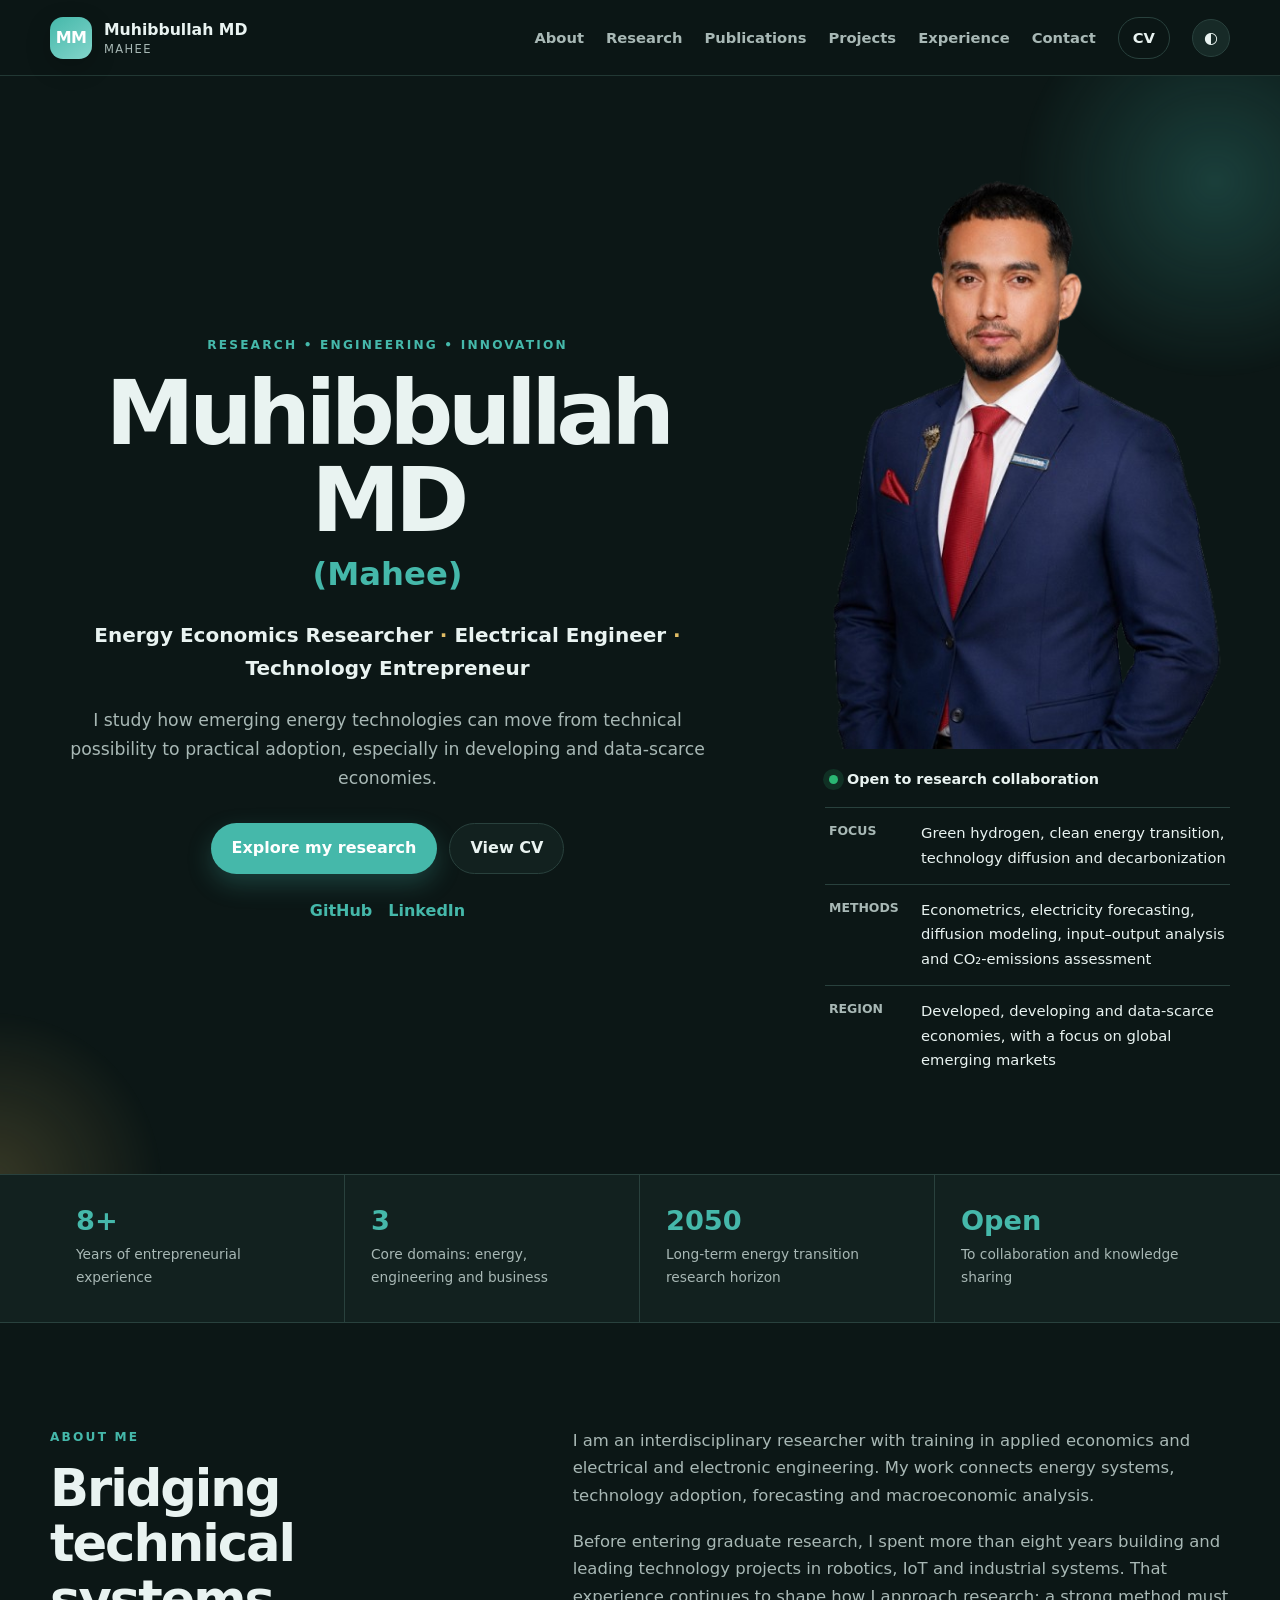
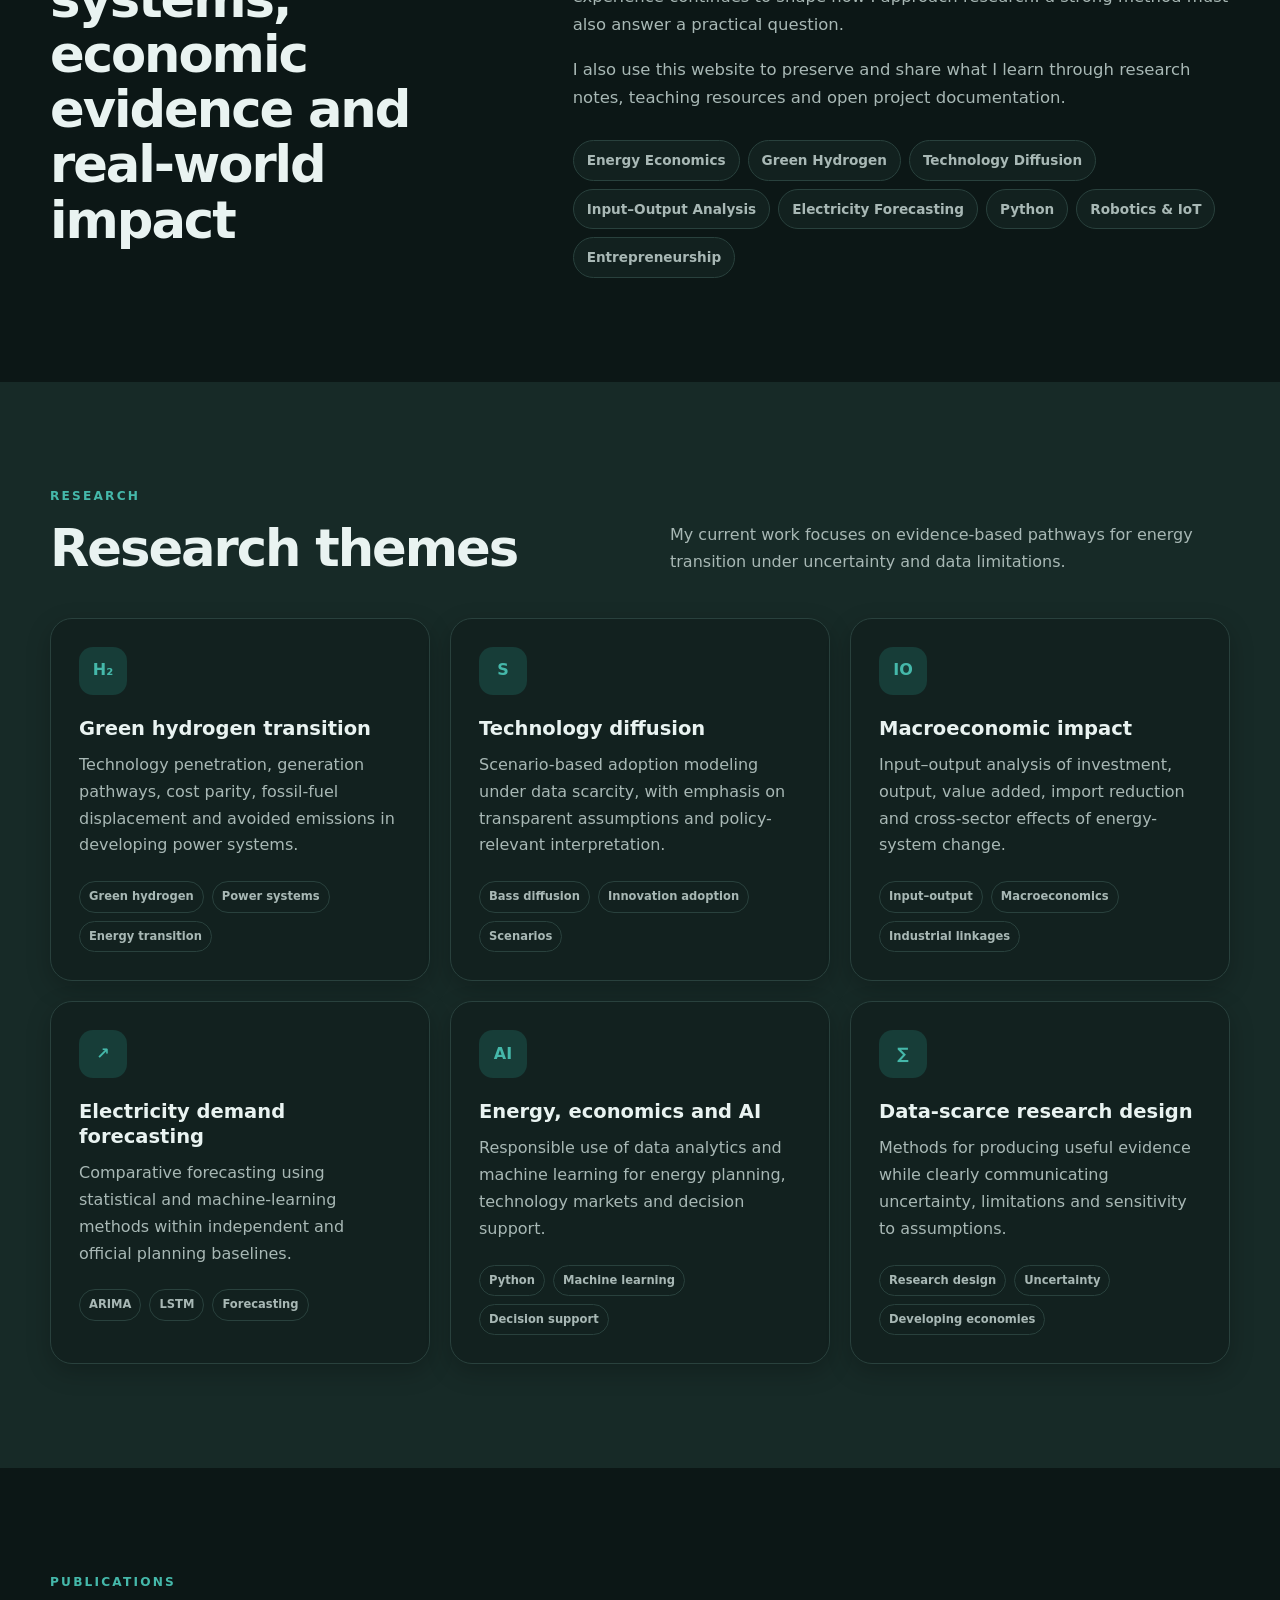
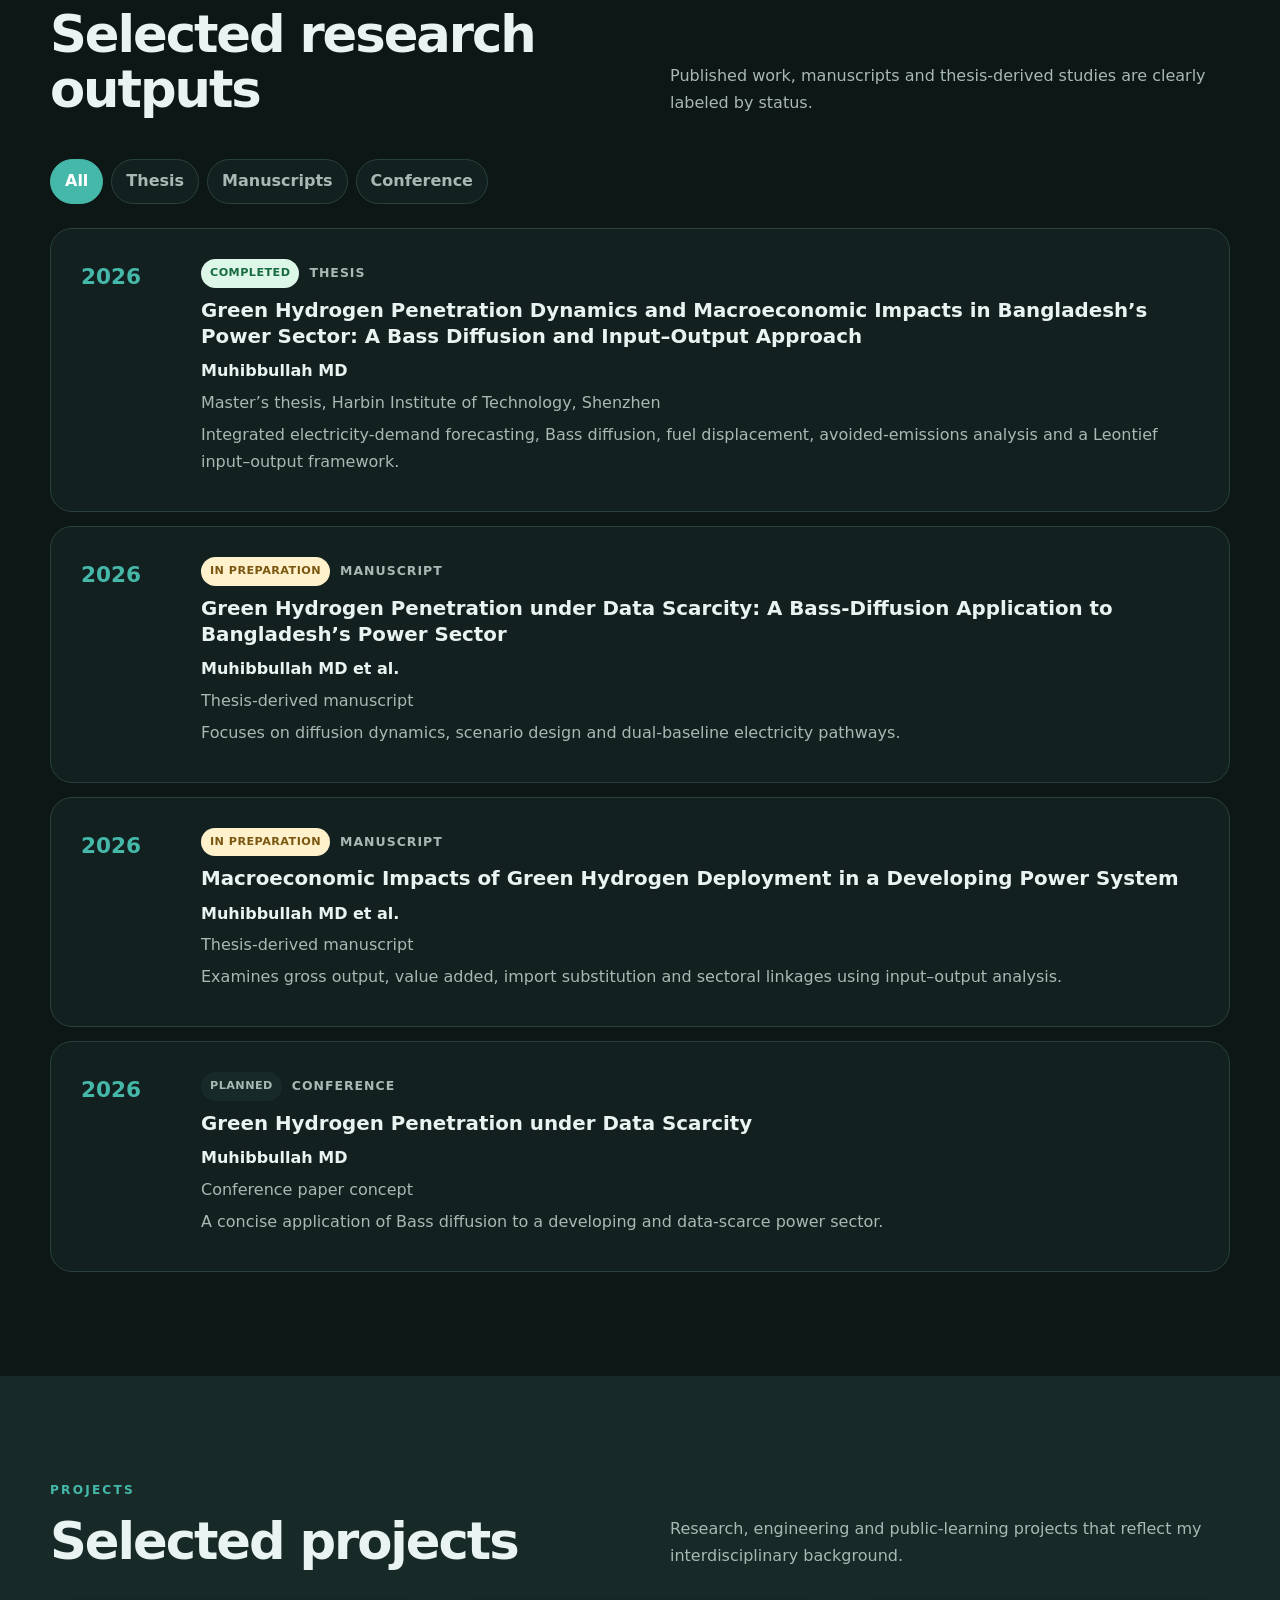
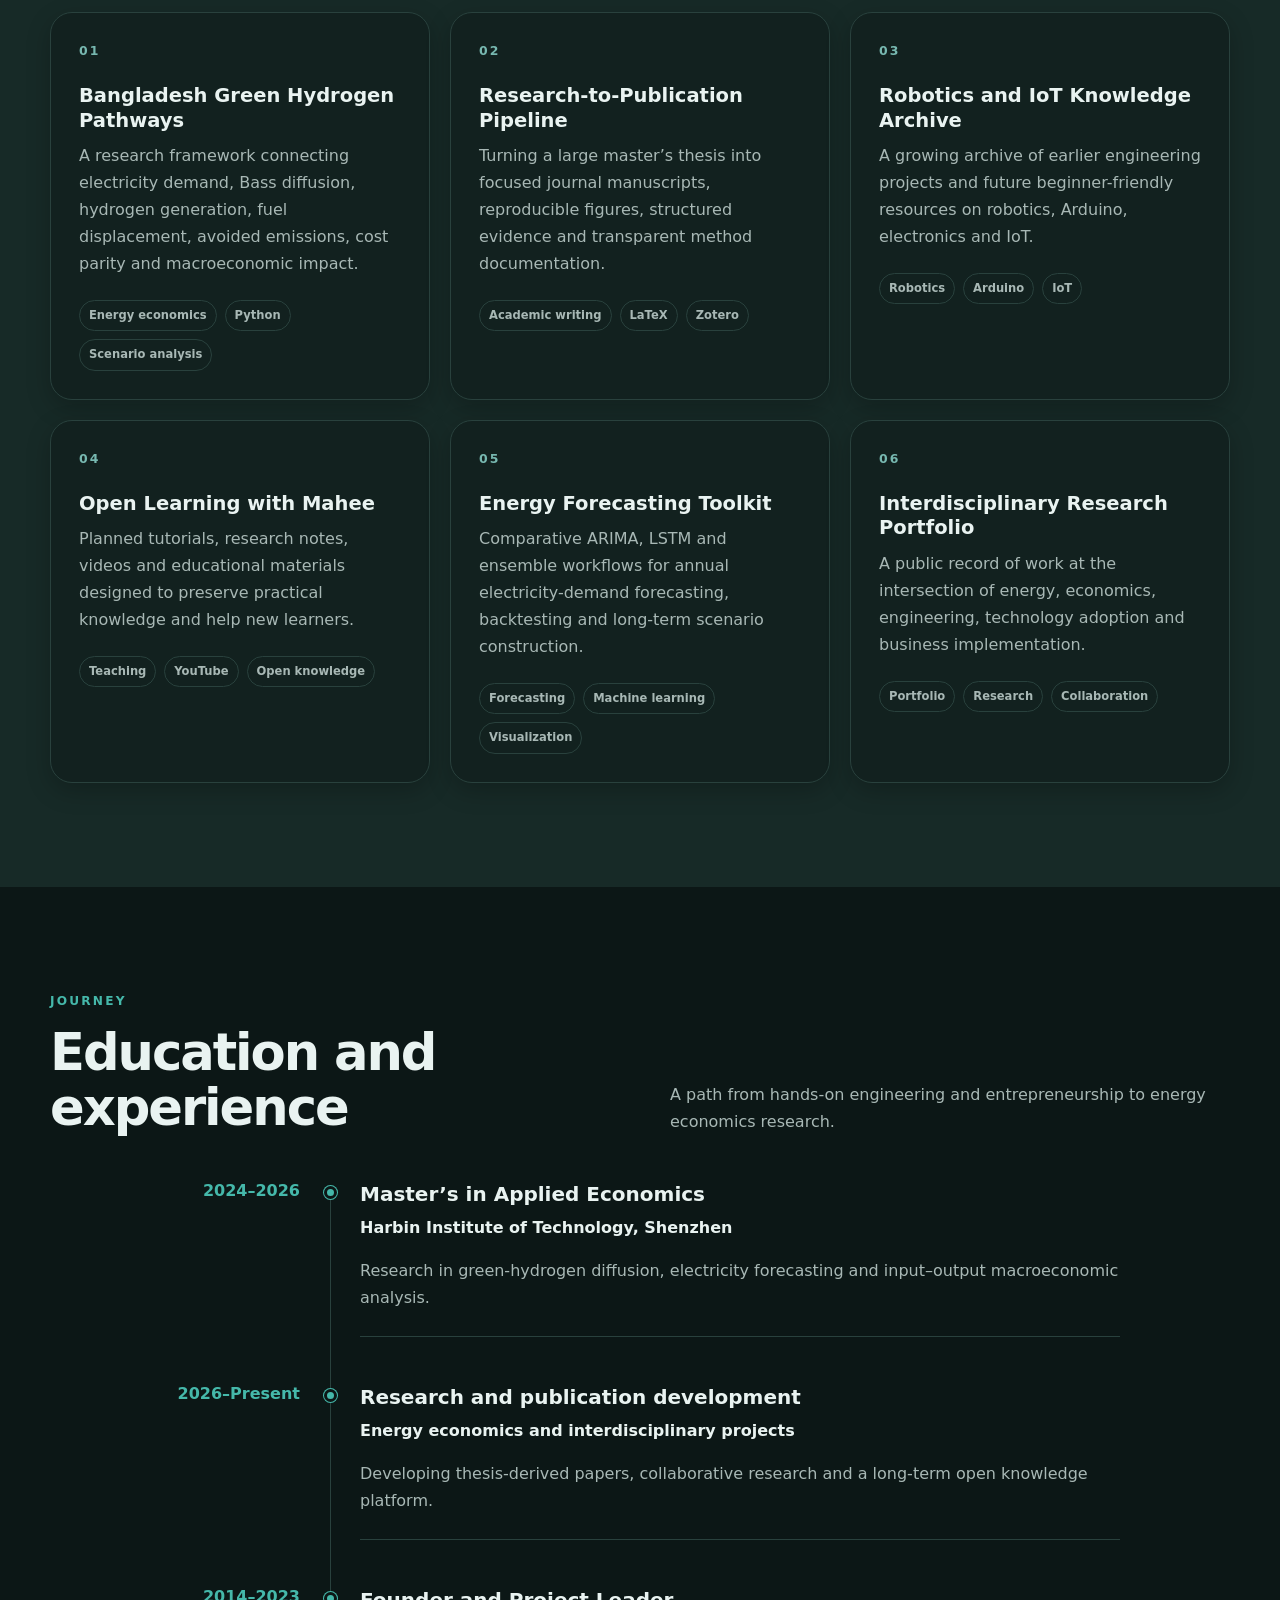
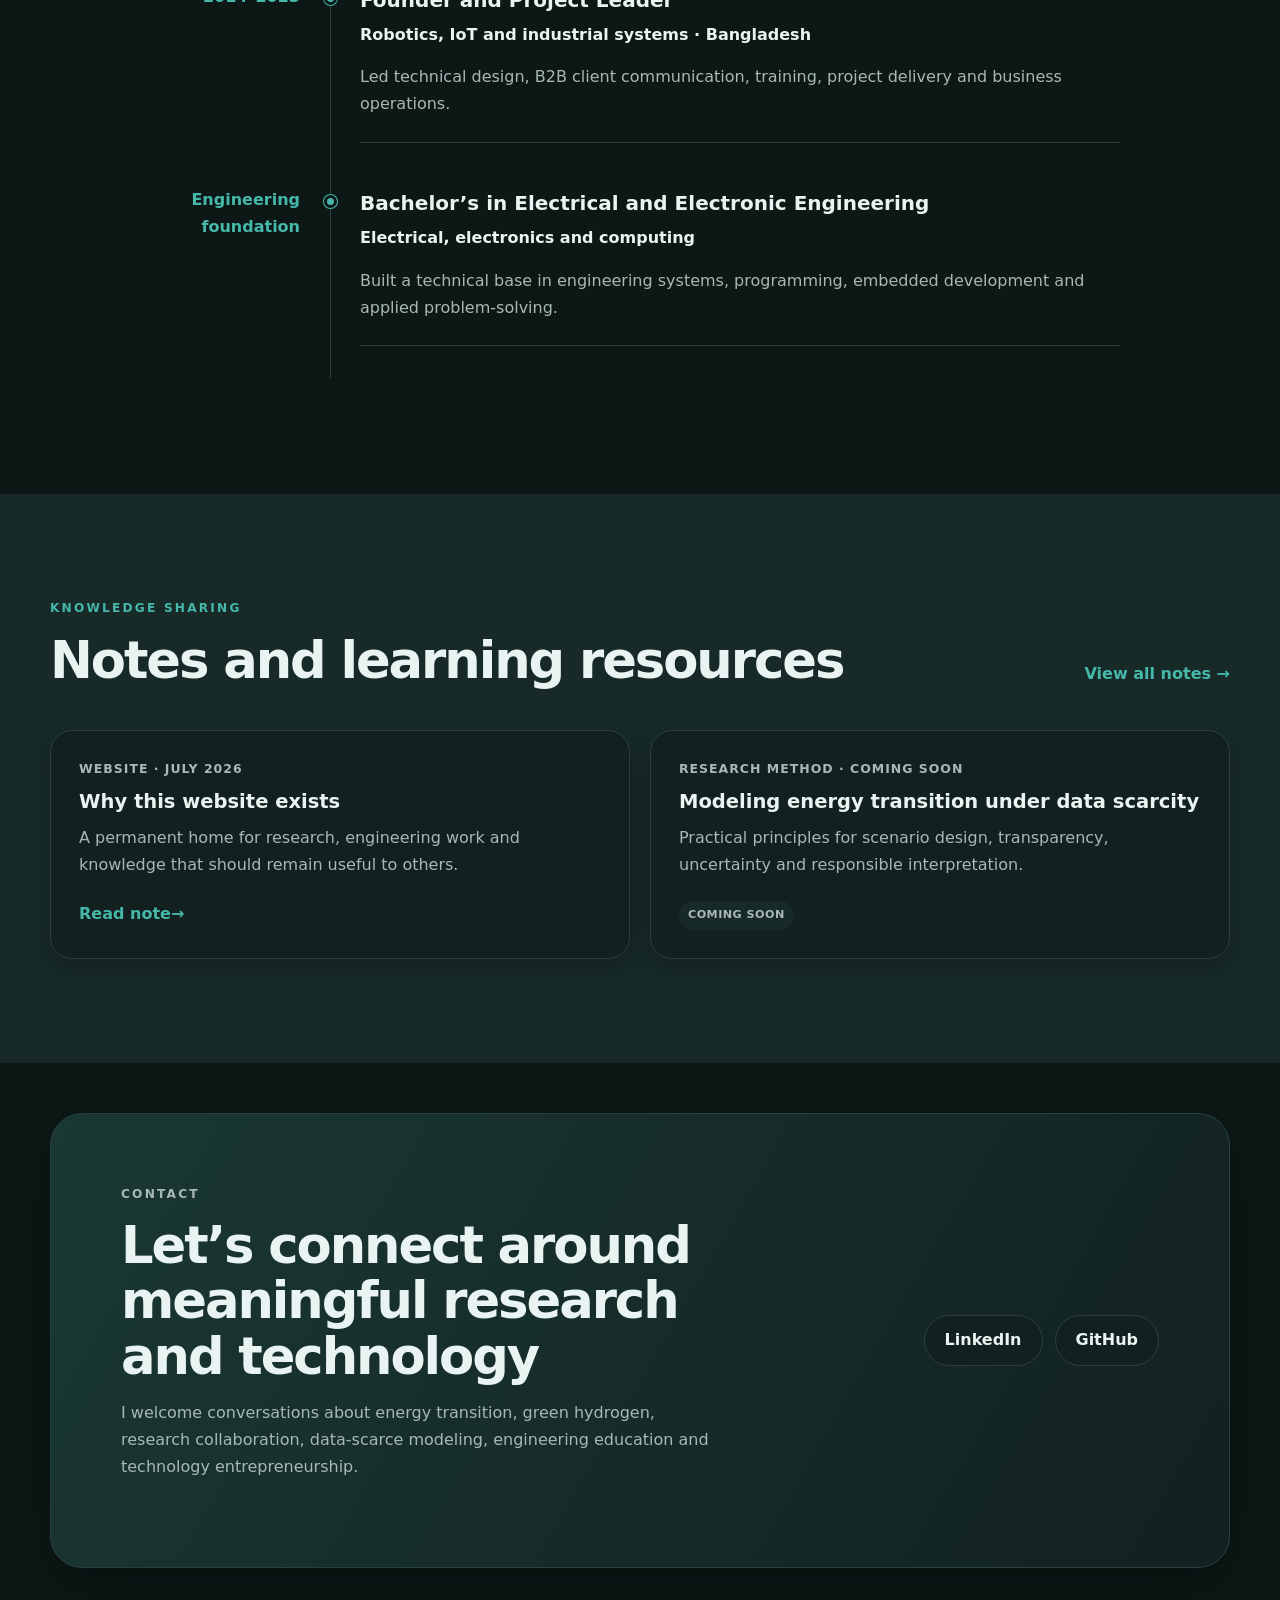
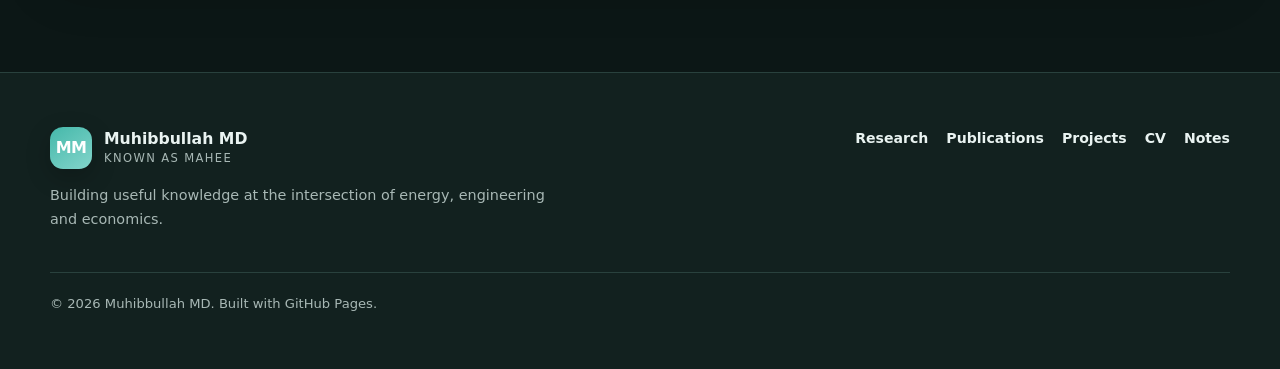
==== commit ac2f5882: "Update index.html" ====
--- a/index.html
+++ b/index.html
@@ -3,12 +3,12 @@
 <head>
   <meta charset="utf-8">
   <meta name="viewport" content="width=device-width, initial-scale=1">
-  <title>Muhibbullah MD [Mahee] | Energy Economics Researcher</title>
-  <meta name="description" content="Personal website of Muhibbullah MD [Mahee], an energy economics researcher, electrical engineer, and technology entrepreneur.">
+  <title>Muhibbullah MD (Mahee) | Energy Economics Researcher</title>
+  <meta name="description" content="Personal website of Muhibbullah MD (Mahee), an energy economics researcher, electrical engineer, and technology entrepreneur.">
   <meta name="author" content="Muhibbullah MD">
   <meta name="theme-color" content="#0f766e">
 
-  <meta property="og:title" content="Muhibbullah MD [Mahee])">
+  <meta property="og:title" content="Muhibbullah MD (Mahee)">
   <meta property="og:description" content="Energy Economics Researcher | Electrical Engineer | Technology Entrepreneur">
   <meta property="og:type" content="website">
   <meta property="og:url" content="https://maheemd.github.io/">
@@ -84,9 +84,9 @@
             Open to research collaboration
           </div>
           <dl class="quick-facts">
-            <div><dt>Focus</dt><dd>Energy transition and technology diffusion</dd></div>
-            <div><dt>Methods</dt><dd>Econometrics, forecasting, diffusion and input–output analysis</dd></div>
-            <div><dt>Region</dt><dd>Developing and data-scarce economies</dd></div>
+            <div><dt>Focus</dt><dd>Green hydrogen, clean energy transition, technology diffusion and decarbonization</dd></div>
+            <div><dt>Methods</dt><dd>Econometrics, electricity forecasting, diffusion modeling, input–output analysis and CO₂-emissions assessment</dd></div>
+            <div><dt>Region</dt><dd>Developed, developing and data-scarce economies, with a focus on global emerging markets</dd></div>
           </dl>
         </div>
       </div>
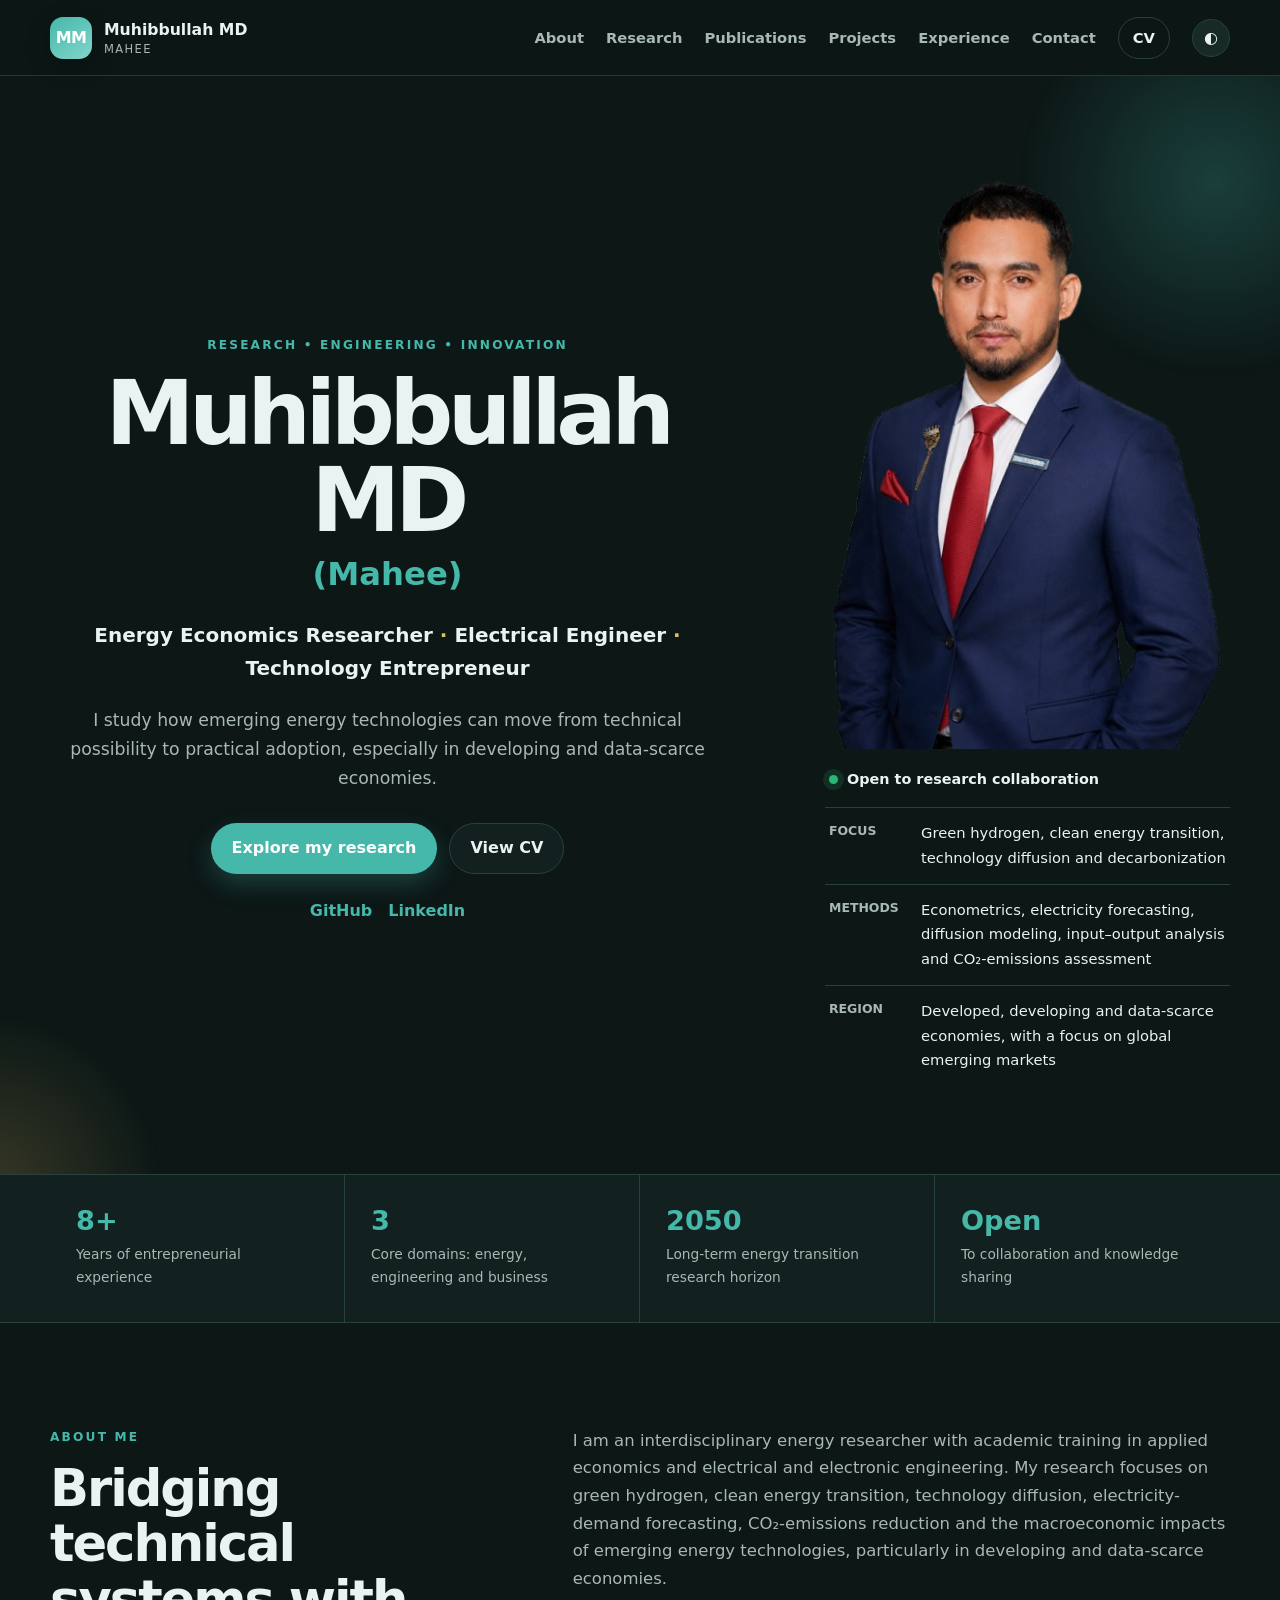
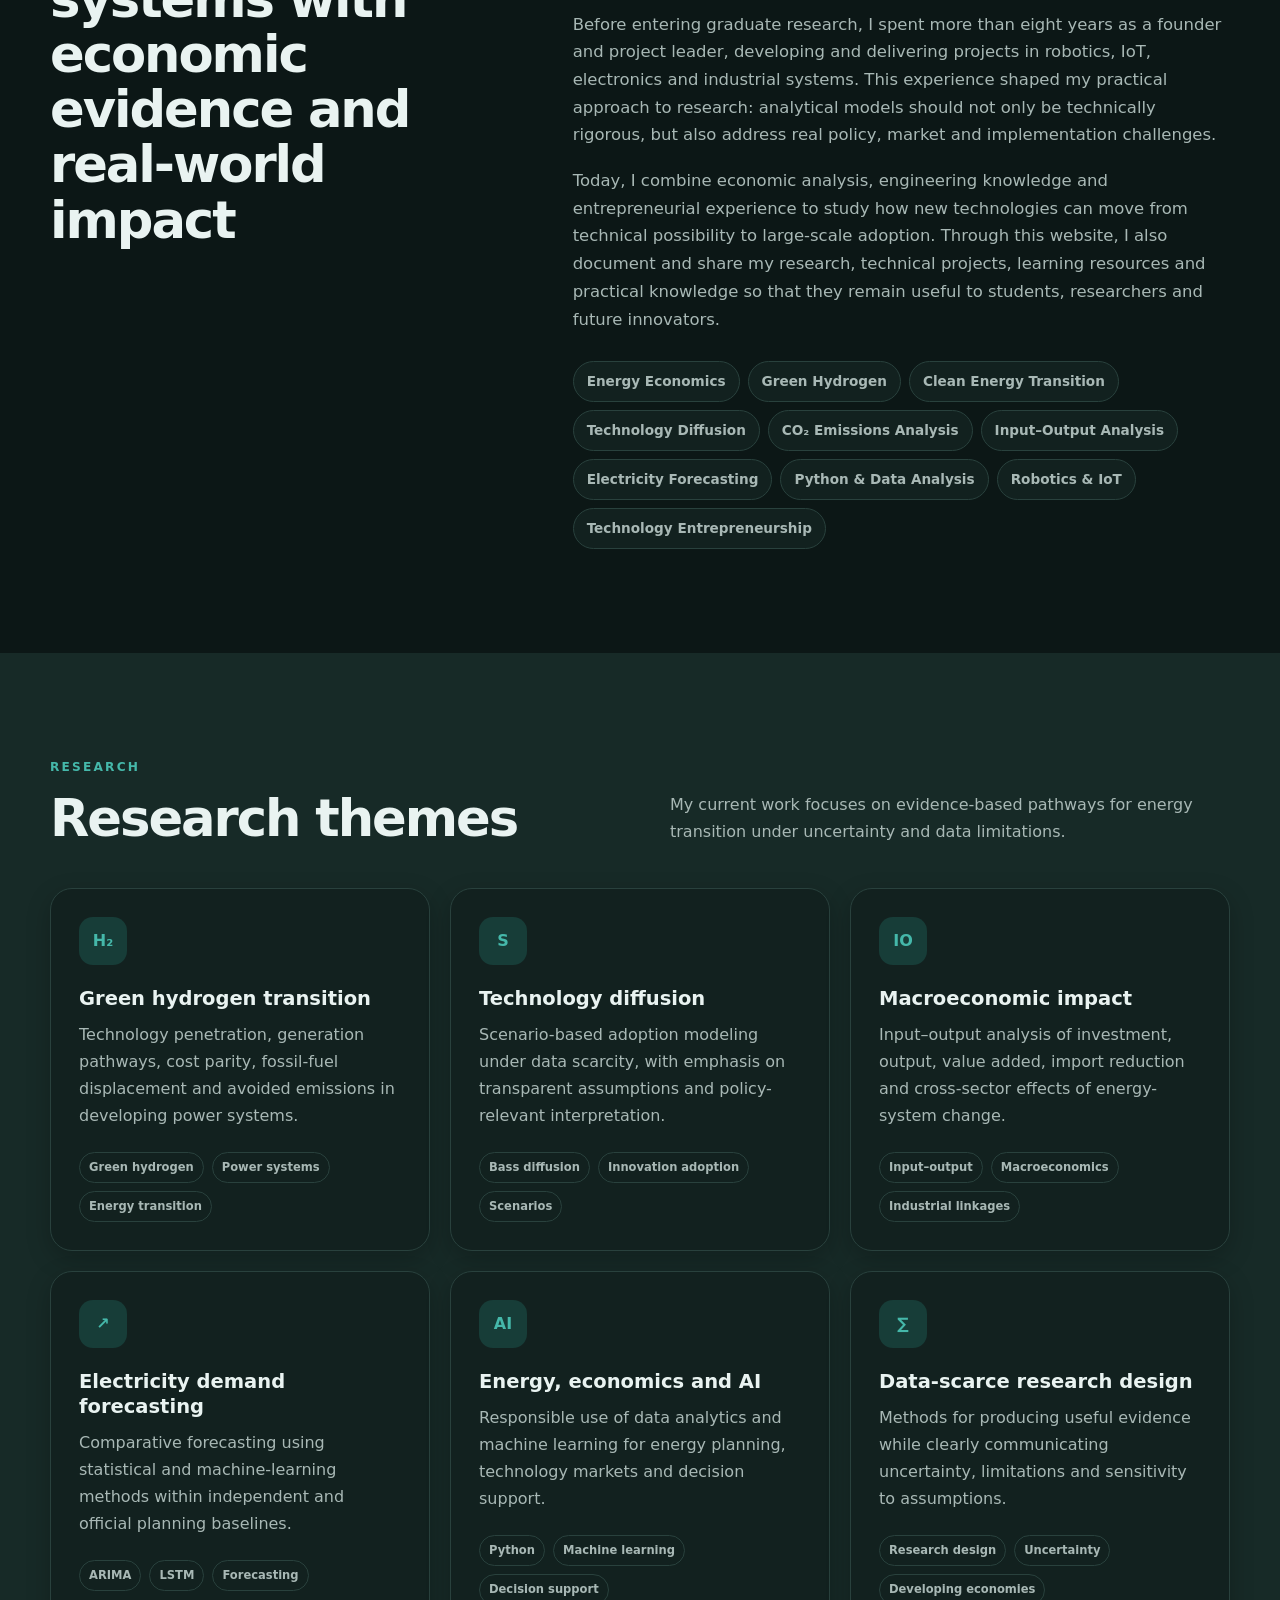
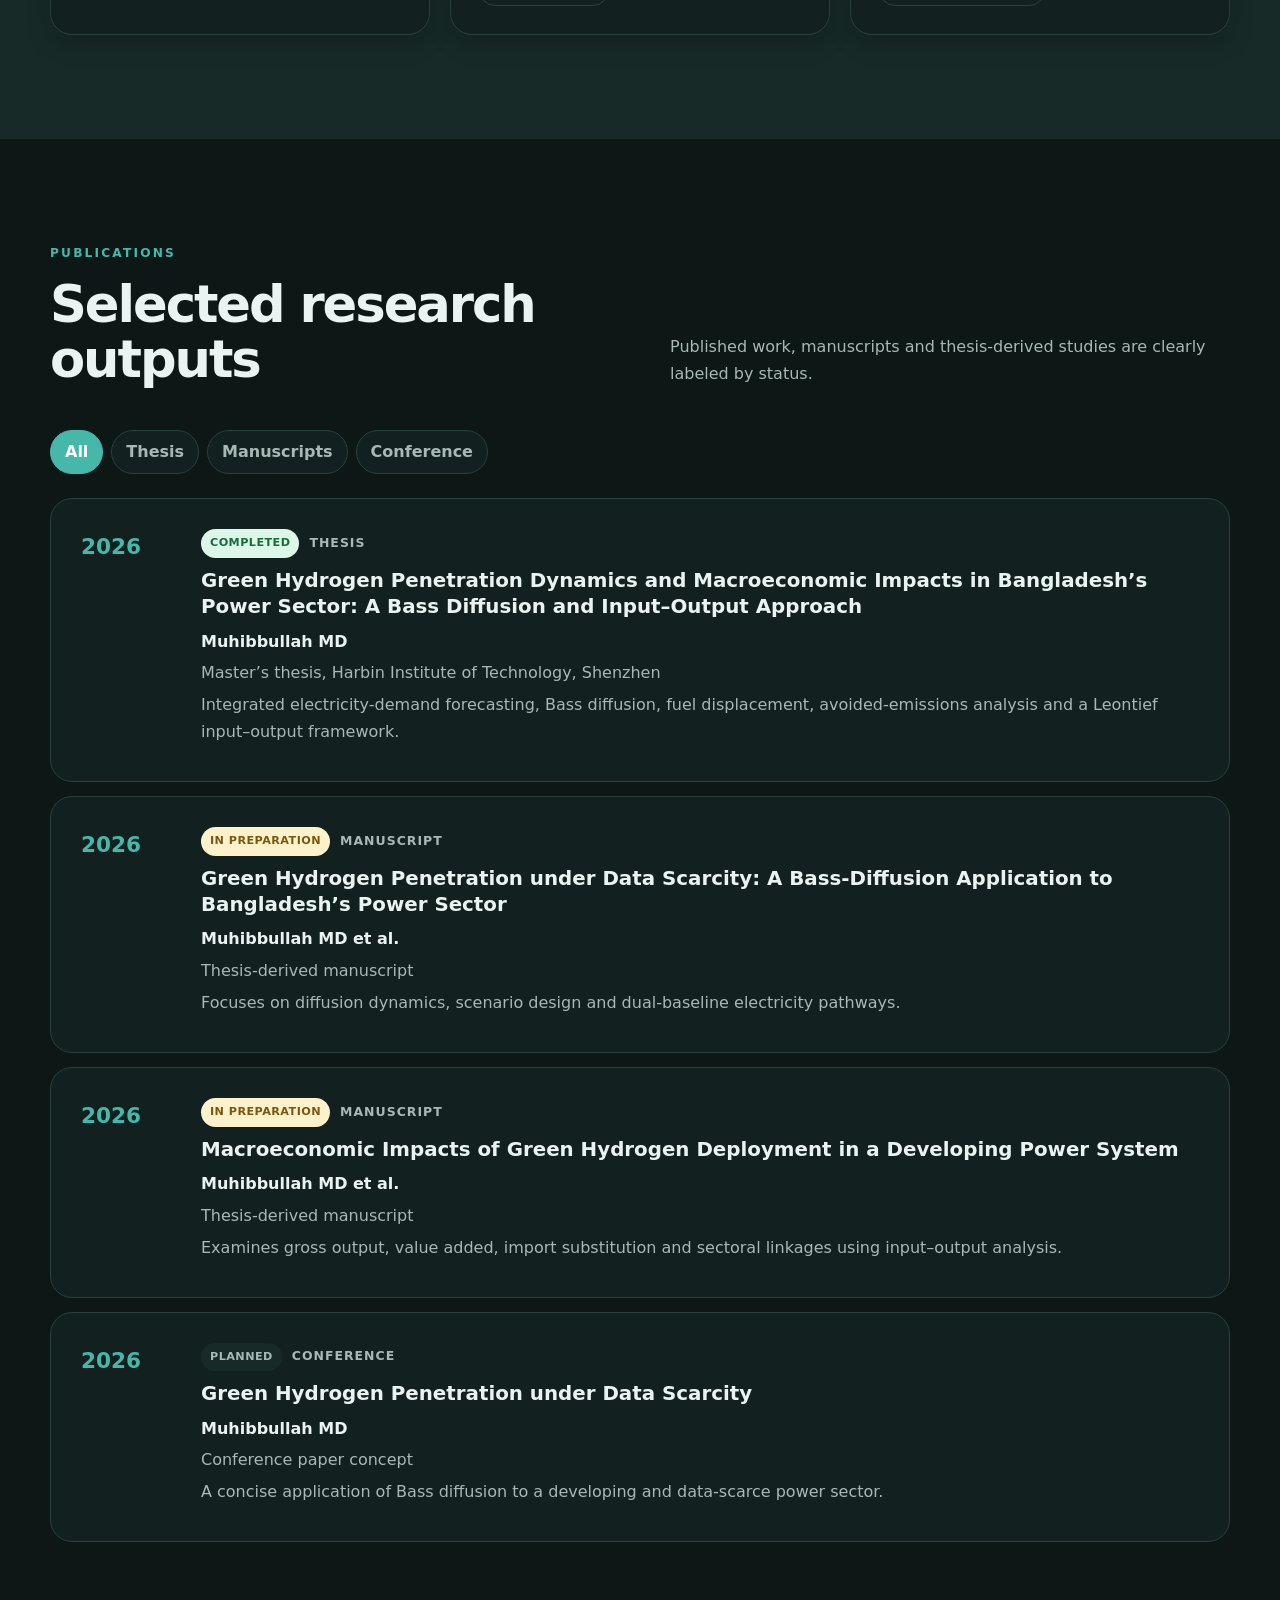
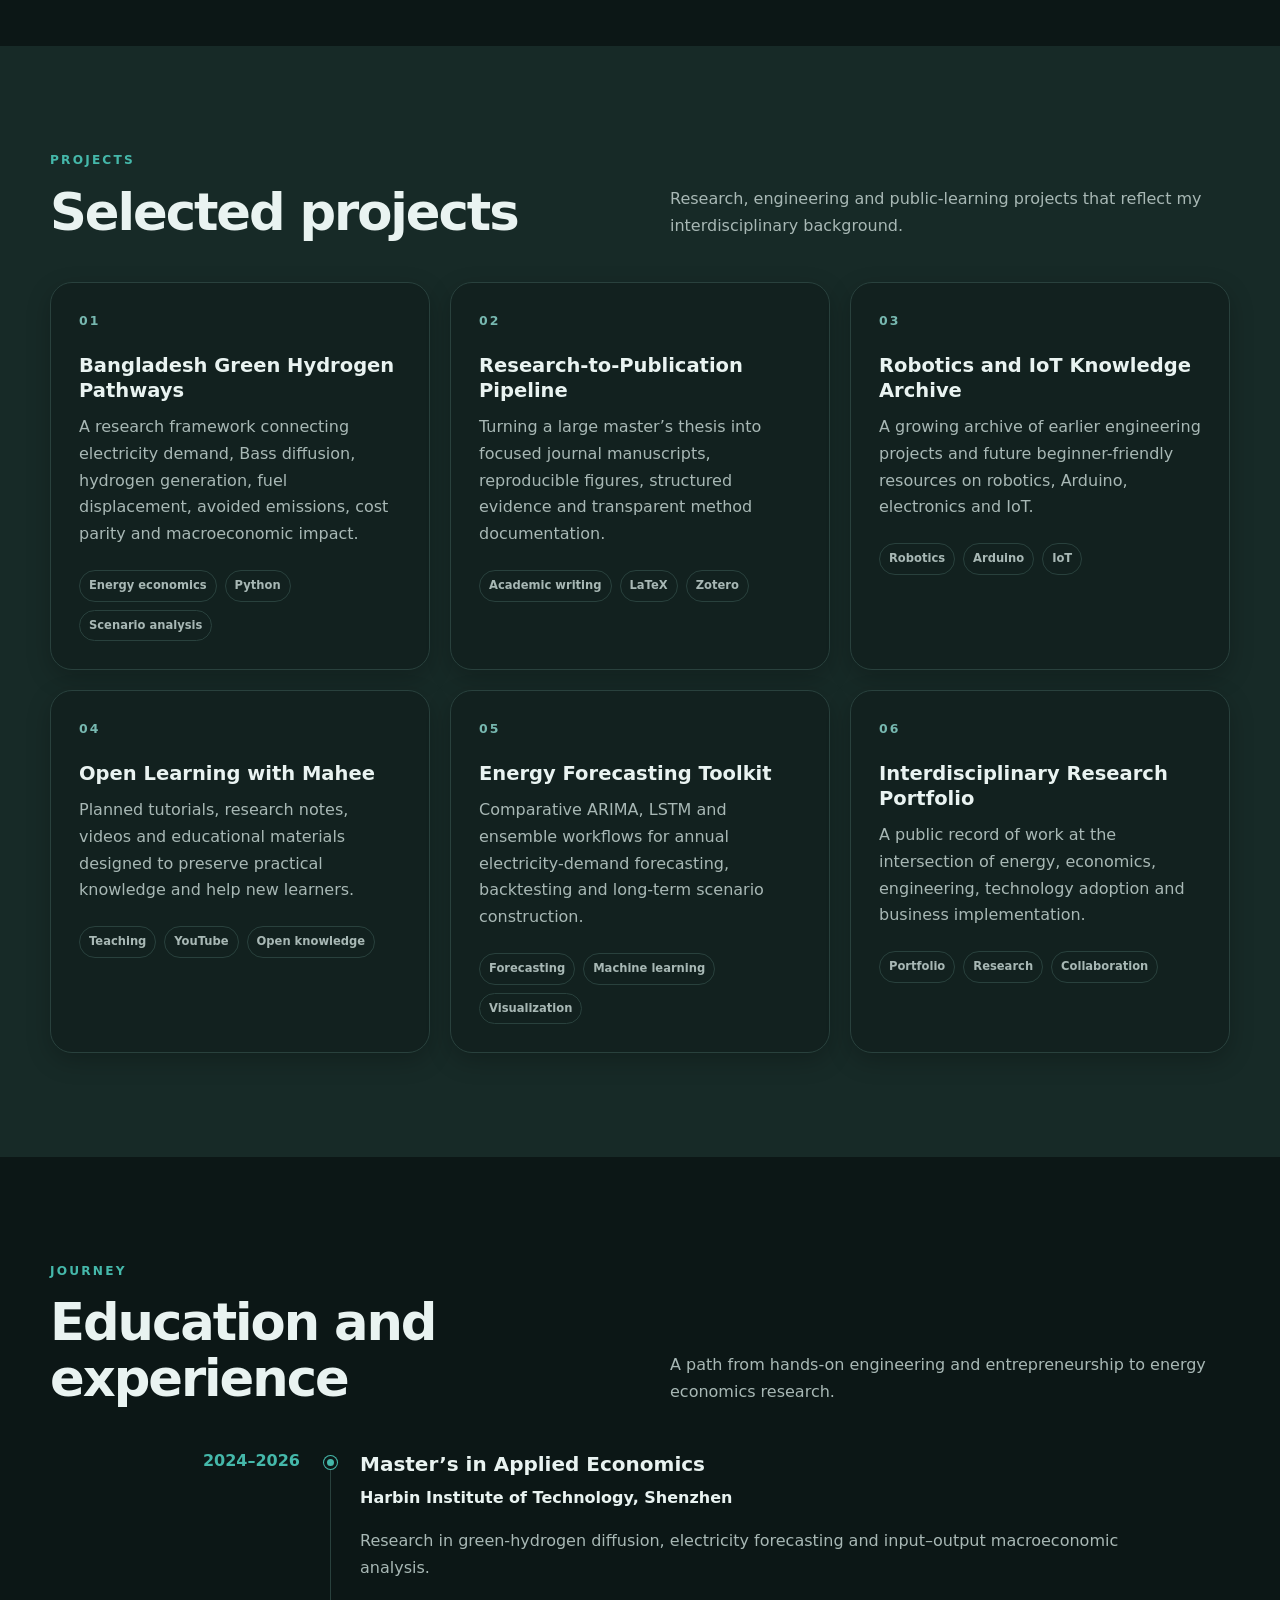
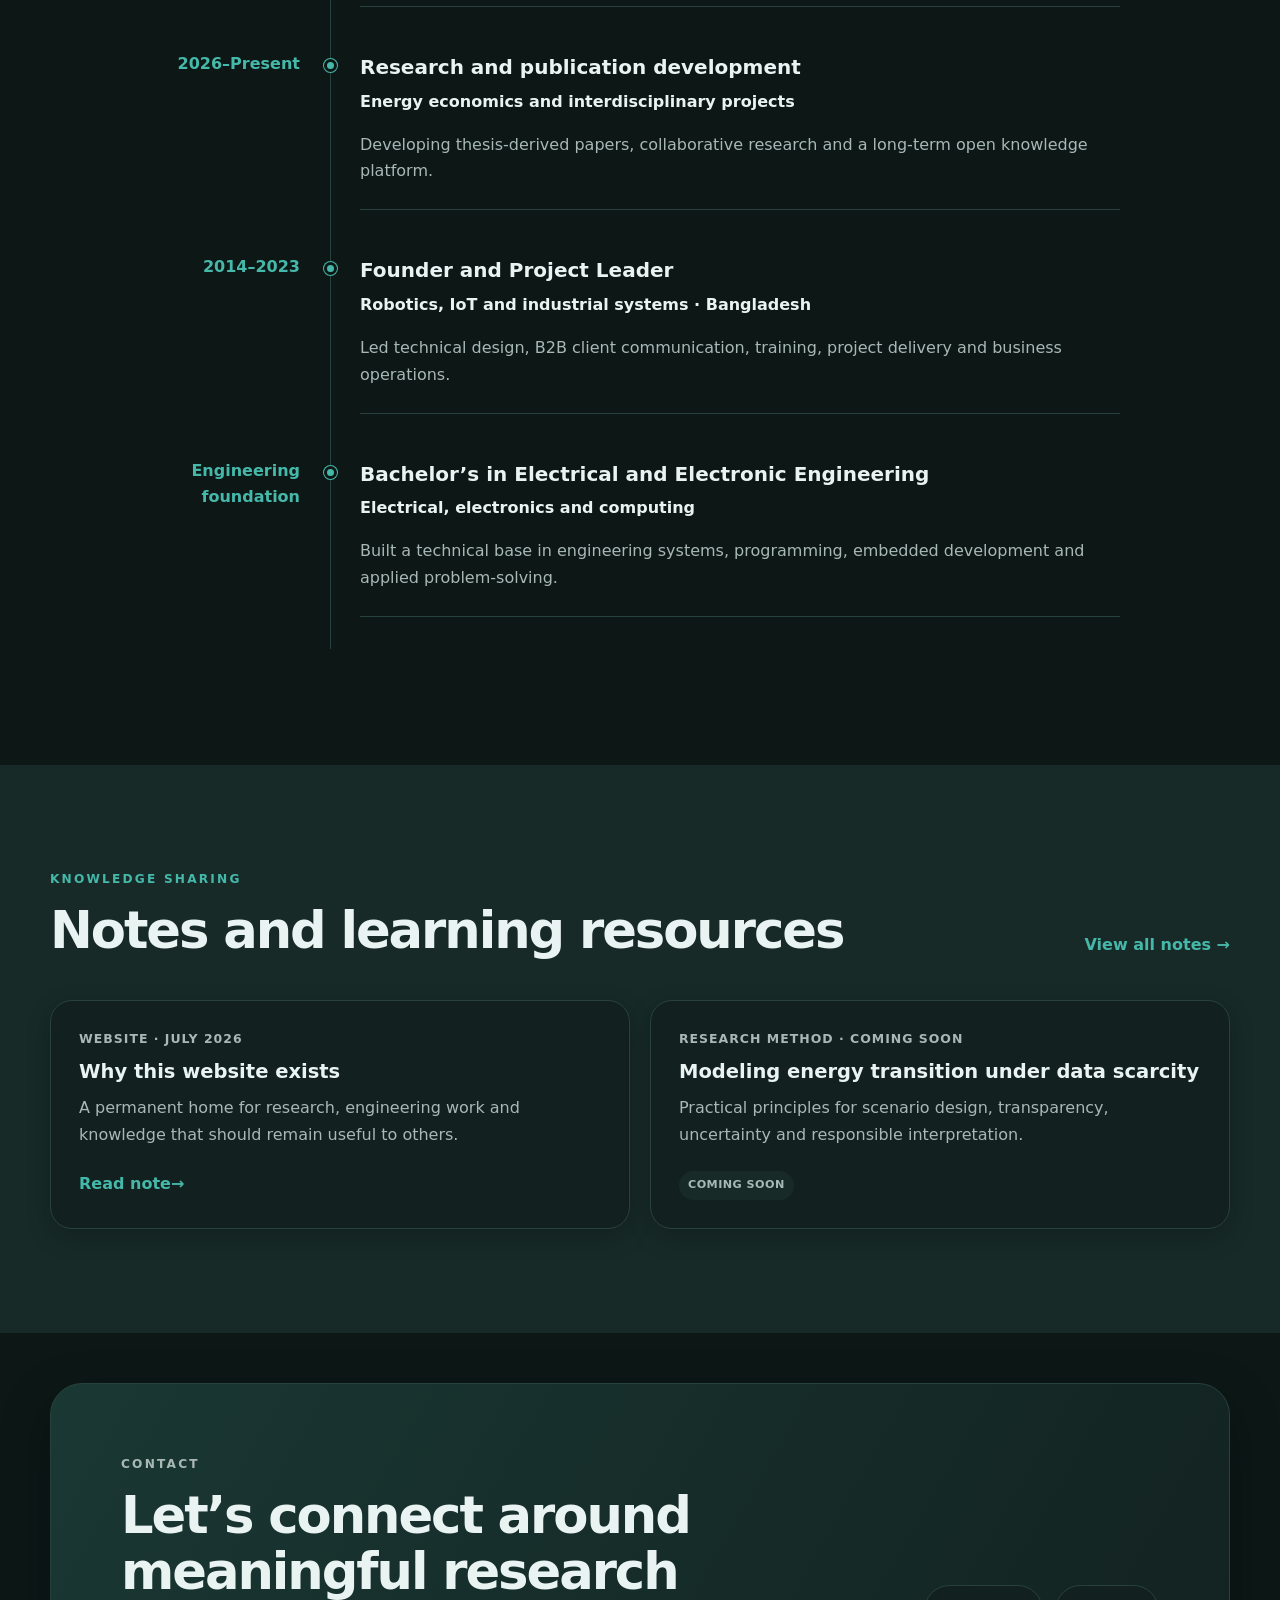
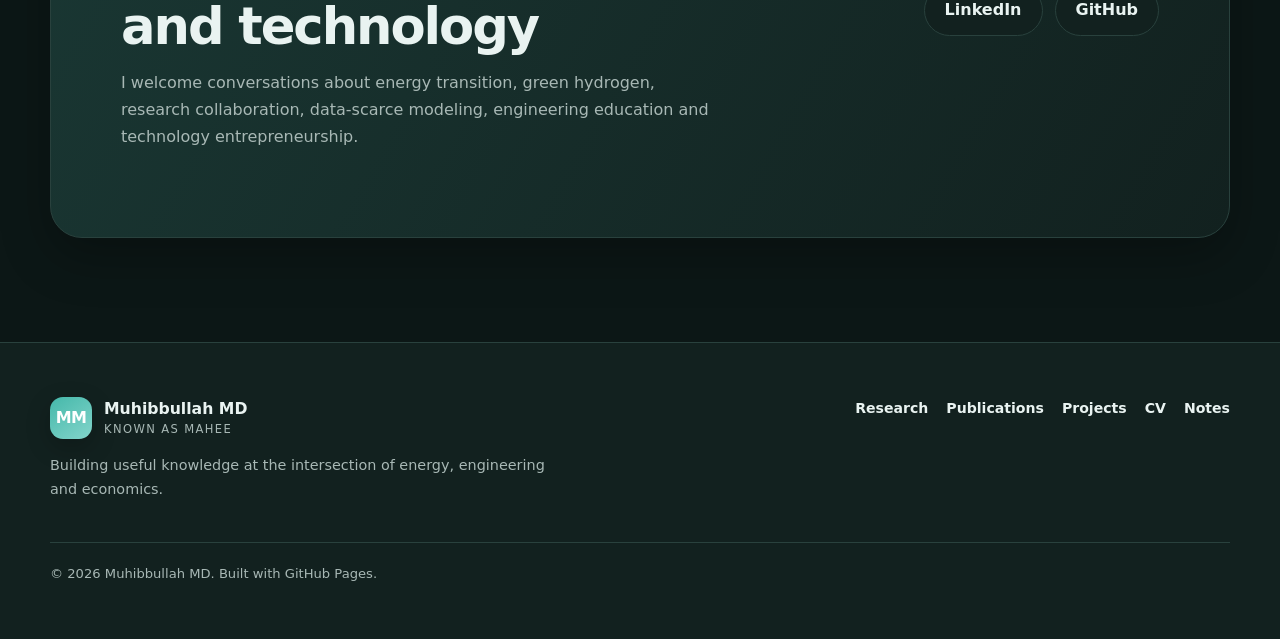
==== commit 66411bda: "Update index.html about me and focus  method  improved" ====
--- a/index.html
+++ b/index.html
@@ -105,31 +105,32 @@
       <div class="container two-column">
         <div>
           <p class="section-kicker">About me</p>
-          <h2>Bridging technical systems, economic evidence and real-world impact</h2>
+          <h2>Bridging technical systems with economic evidence and real-world impact</h2>
         </div>
         <div class="prose">
           <p>
-            I am an interdisciplinary researcher with training in applied economics and electrical and electronic engineering.
-            My work connects energy systems, technology adoption, forecasting and macroeconomic analysis.
-          </p>
-          <p>
-            Before entering graduate research, I spent more than eight years building and leading technology projects in
-            robotics, IoT and industrial systems. That experience continues to shape how I approach research: a strong method
-            must also answer a practical question.
-          </p>
-          <p>
-            I also use this website to preserve and share what I learn through research notes, teaching resources and
-            open project documentation.
+            I am an interdisciplinary energy researcher with academic training in applied economics and electrical and electronic engineering. My research focuses on green hydrogen, clean energy transition, technology diffusion, electricity-demand forecasting, CO₂-emissions reduction and the macroeconomic impacts of emerging energy technologies, particularly in
+        developing and data-scarce economies.
+          </p>
+          <p>
+            Before entering graduate research, I spent more than eight years as a founder and project leader, developing and delivering projects in robotics, IoT, electronics and industrial systems. This experience shaped my practical approach to research: analytical models should not only be technically
+        rigorous, but also address real policy, market and implementation challenges.
+          </p>
+          <p>
+            Today, I combine economic analysis, engineering knowledge and entrepreneurial experience to study how new technologies can move from technical possibility to large-scale adoption. Through this website, I also document and share my research, technical projects, learning resources and practical knowledge so
+        that they remain useful to students, researchers and future innovators.
           </p>
           <div class="tag-list" aria-label="Areas of expertise">
-            <span>Energy Economics</span>
-            <span>Green Hydrogen</span>
-            <span>Technology Diffusion</span>
-            <span>Input–Output Analysis</span>
-            <span>Electricity Forecasting</span>
-            <span>Python</span>
-            <span>Robotics & IoT</span>
-            <span>Entrepreneurship</span>
+        <span>Energy Economics</span>
+        <span>Green Hydrogen</span>
+        <span>Clean Energy Transition</span>
+        <span>Technology Diffusion</span>
+        <span>CO₂ Emissions Analysis</span>
+        <span>Input–Output Analysis</span>
+        <span>Electricity Forecasting</span>
+        <span>Python &amp; Data Analysis</span>
+        <span>Robotics &amp; IoT</span>
+        <span>Technology Entrepreneurship</span>
           </div>
         </div>
       </div>
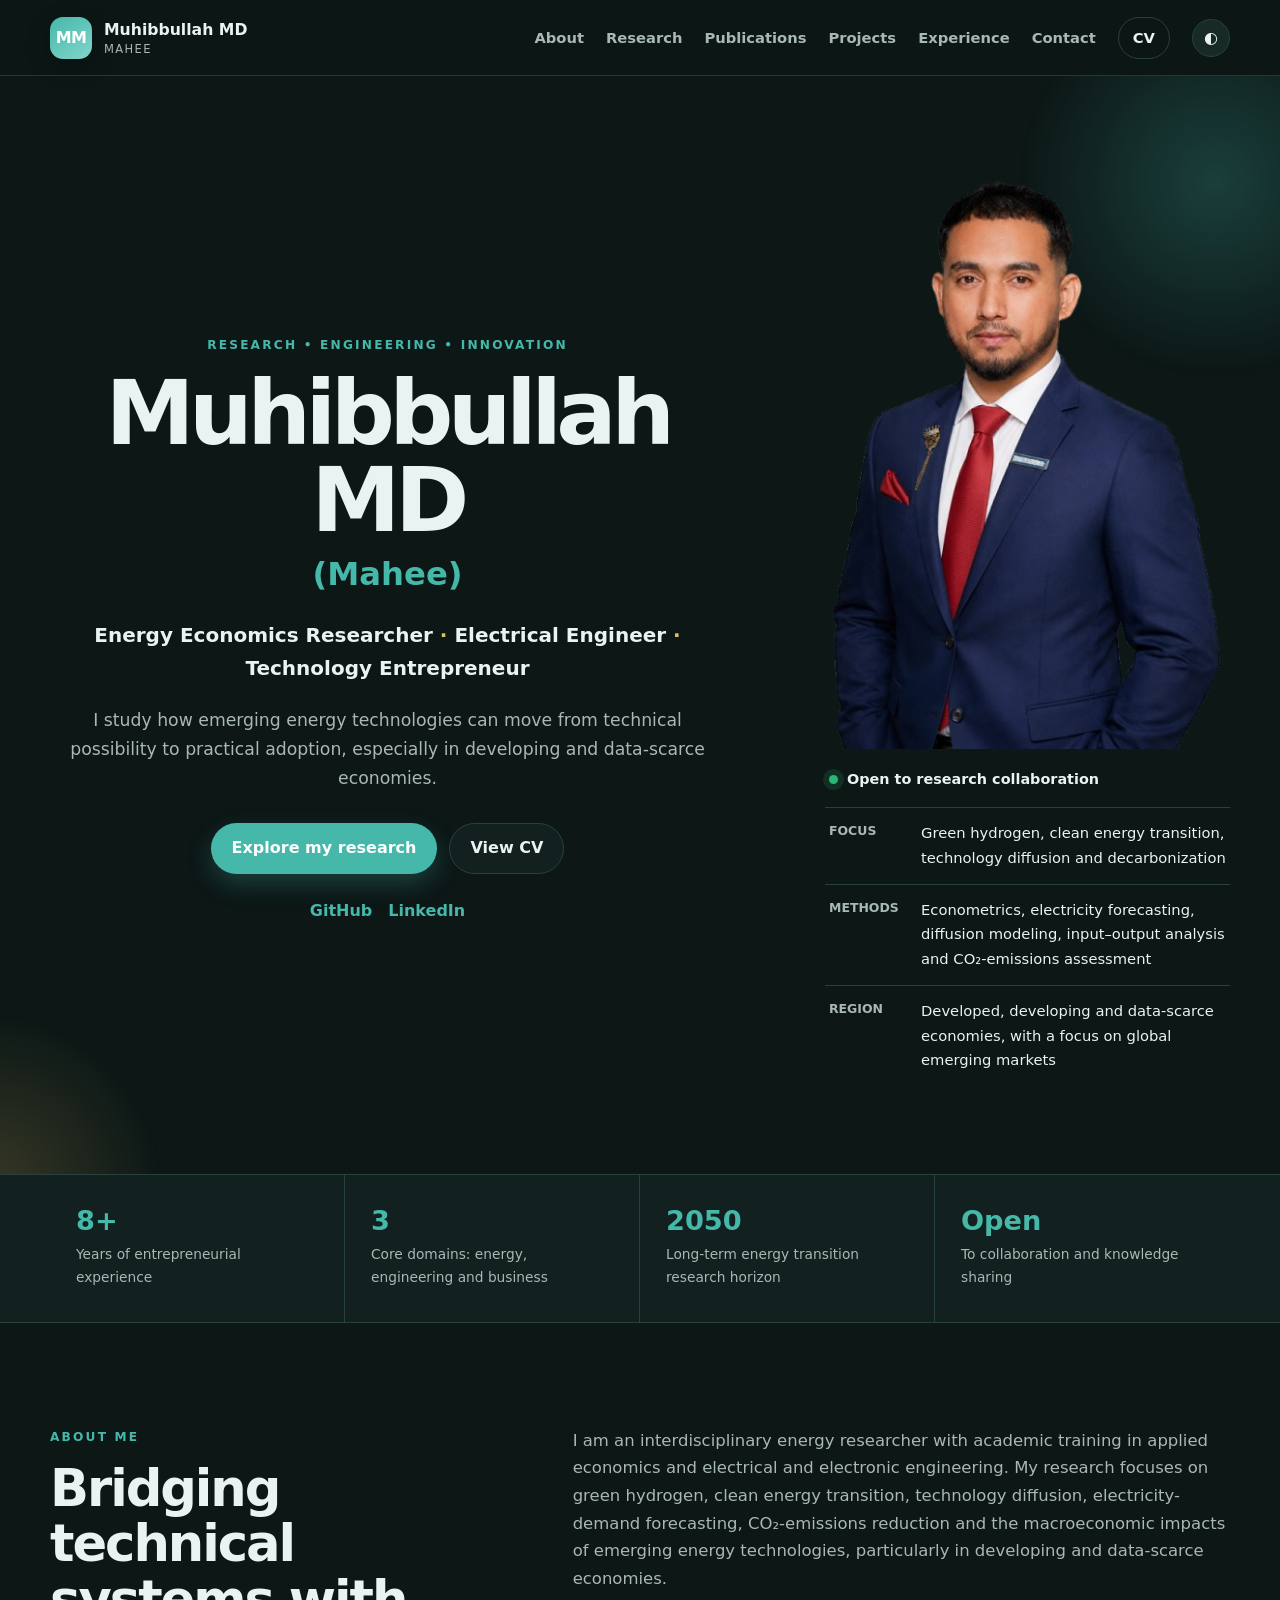
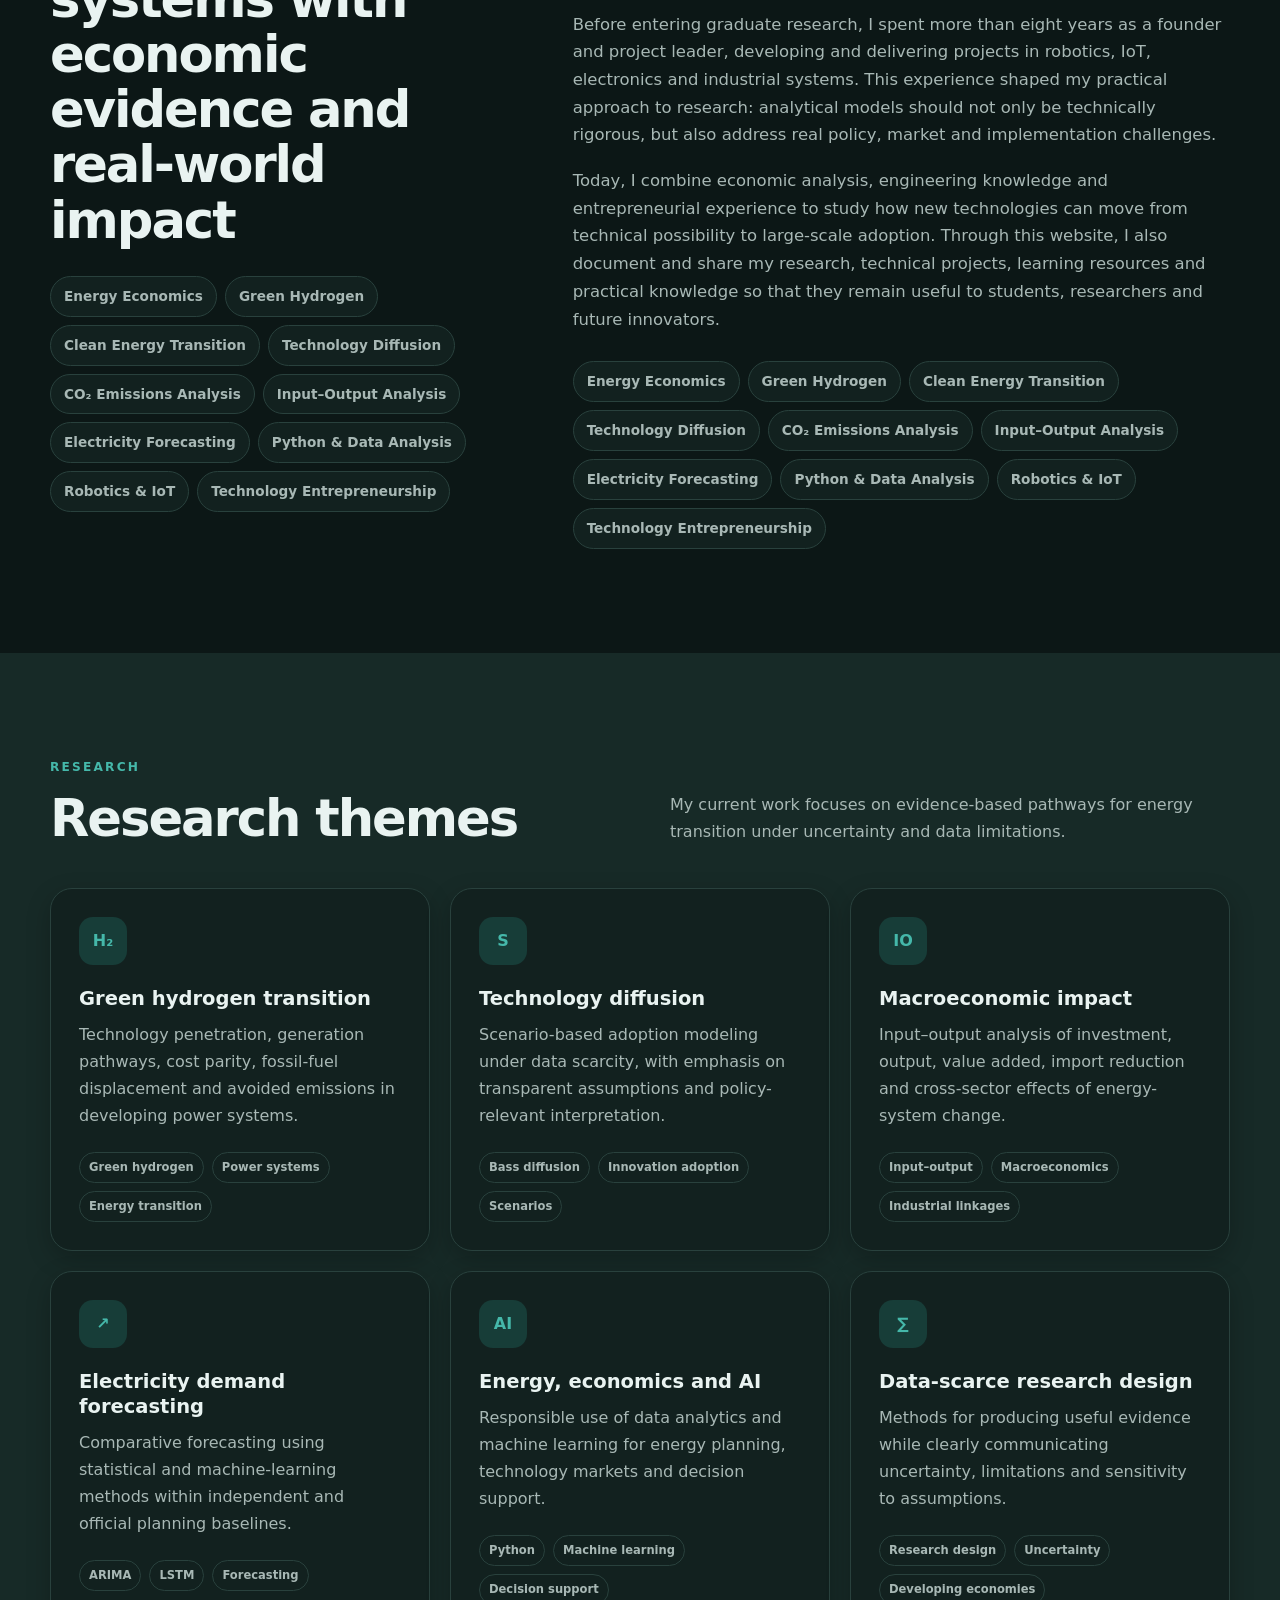
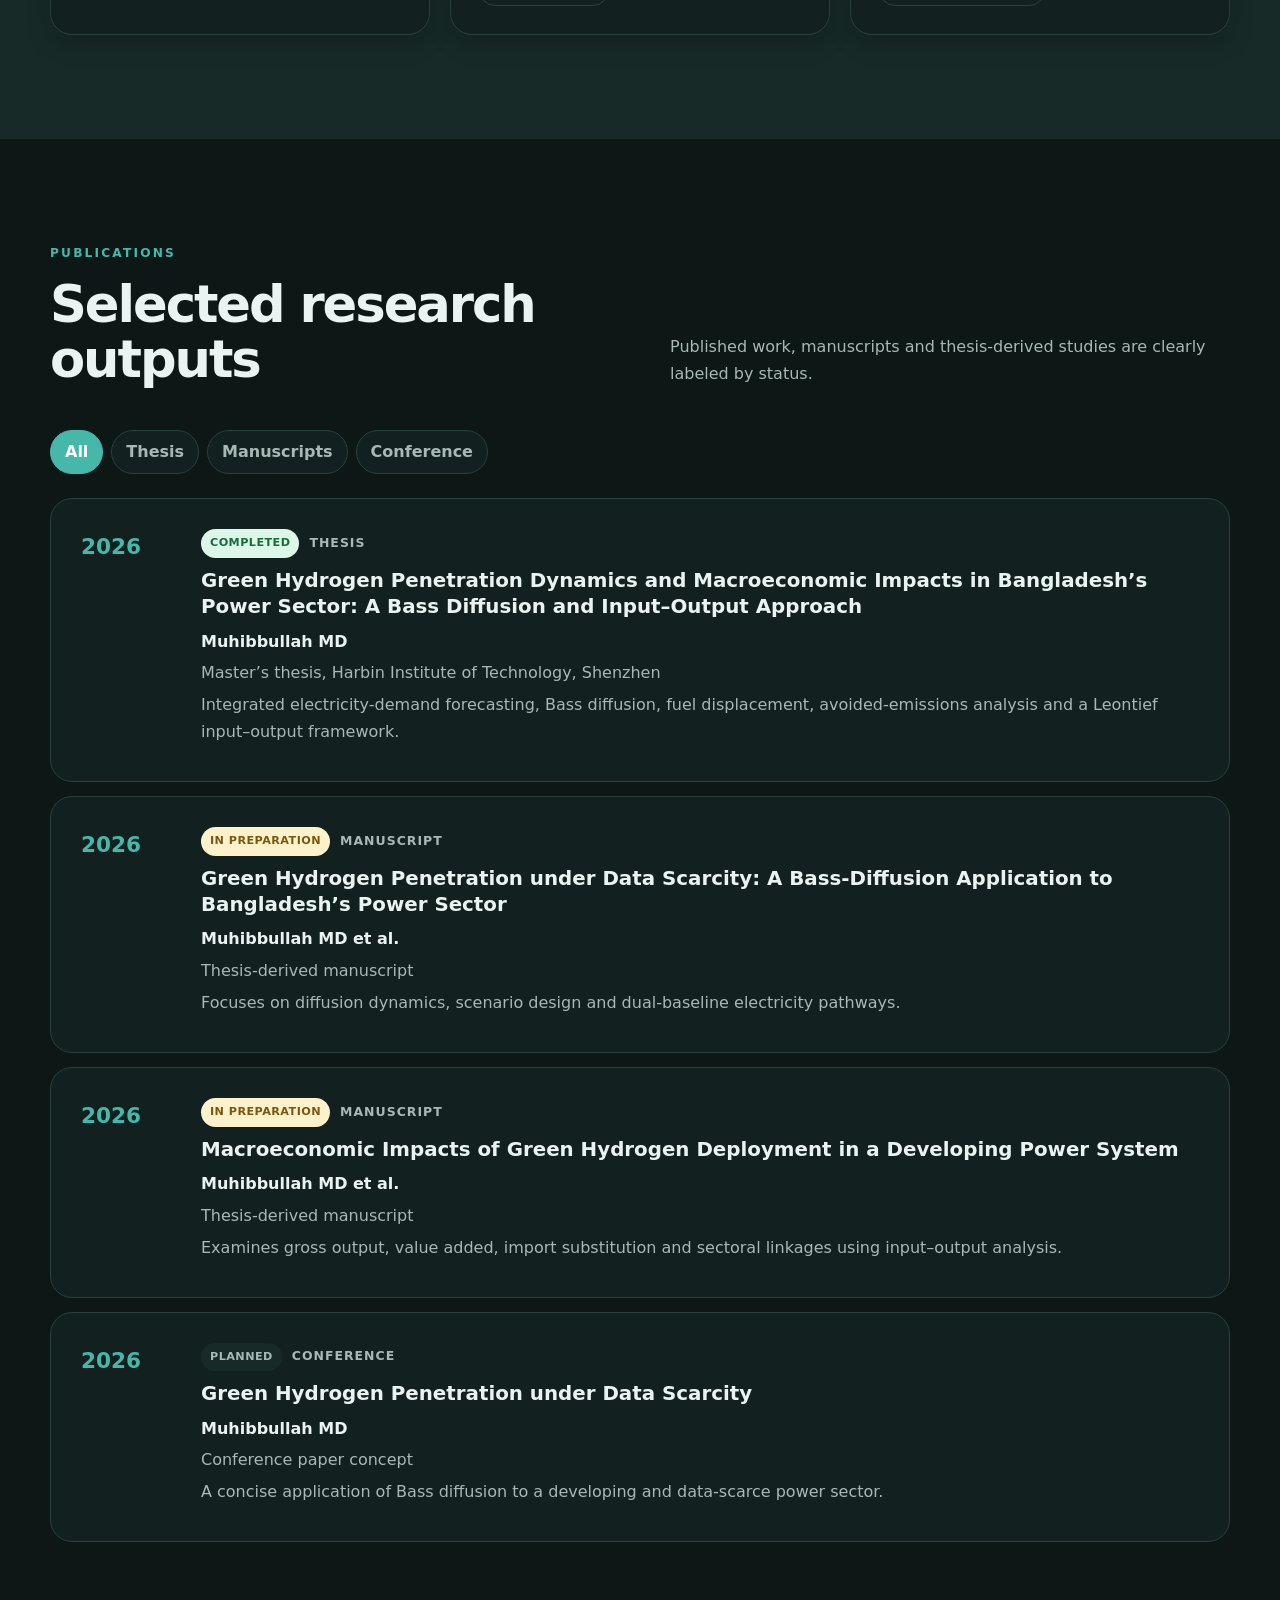
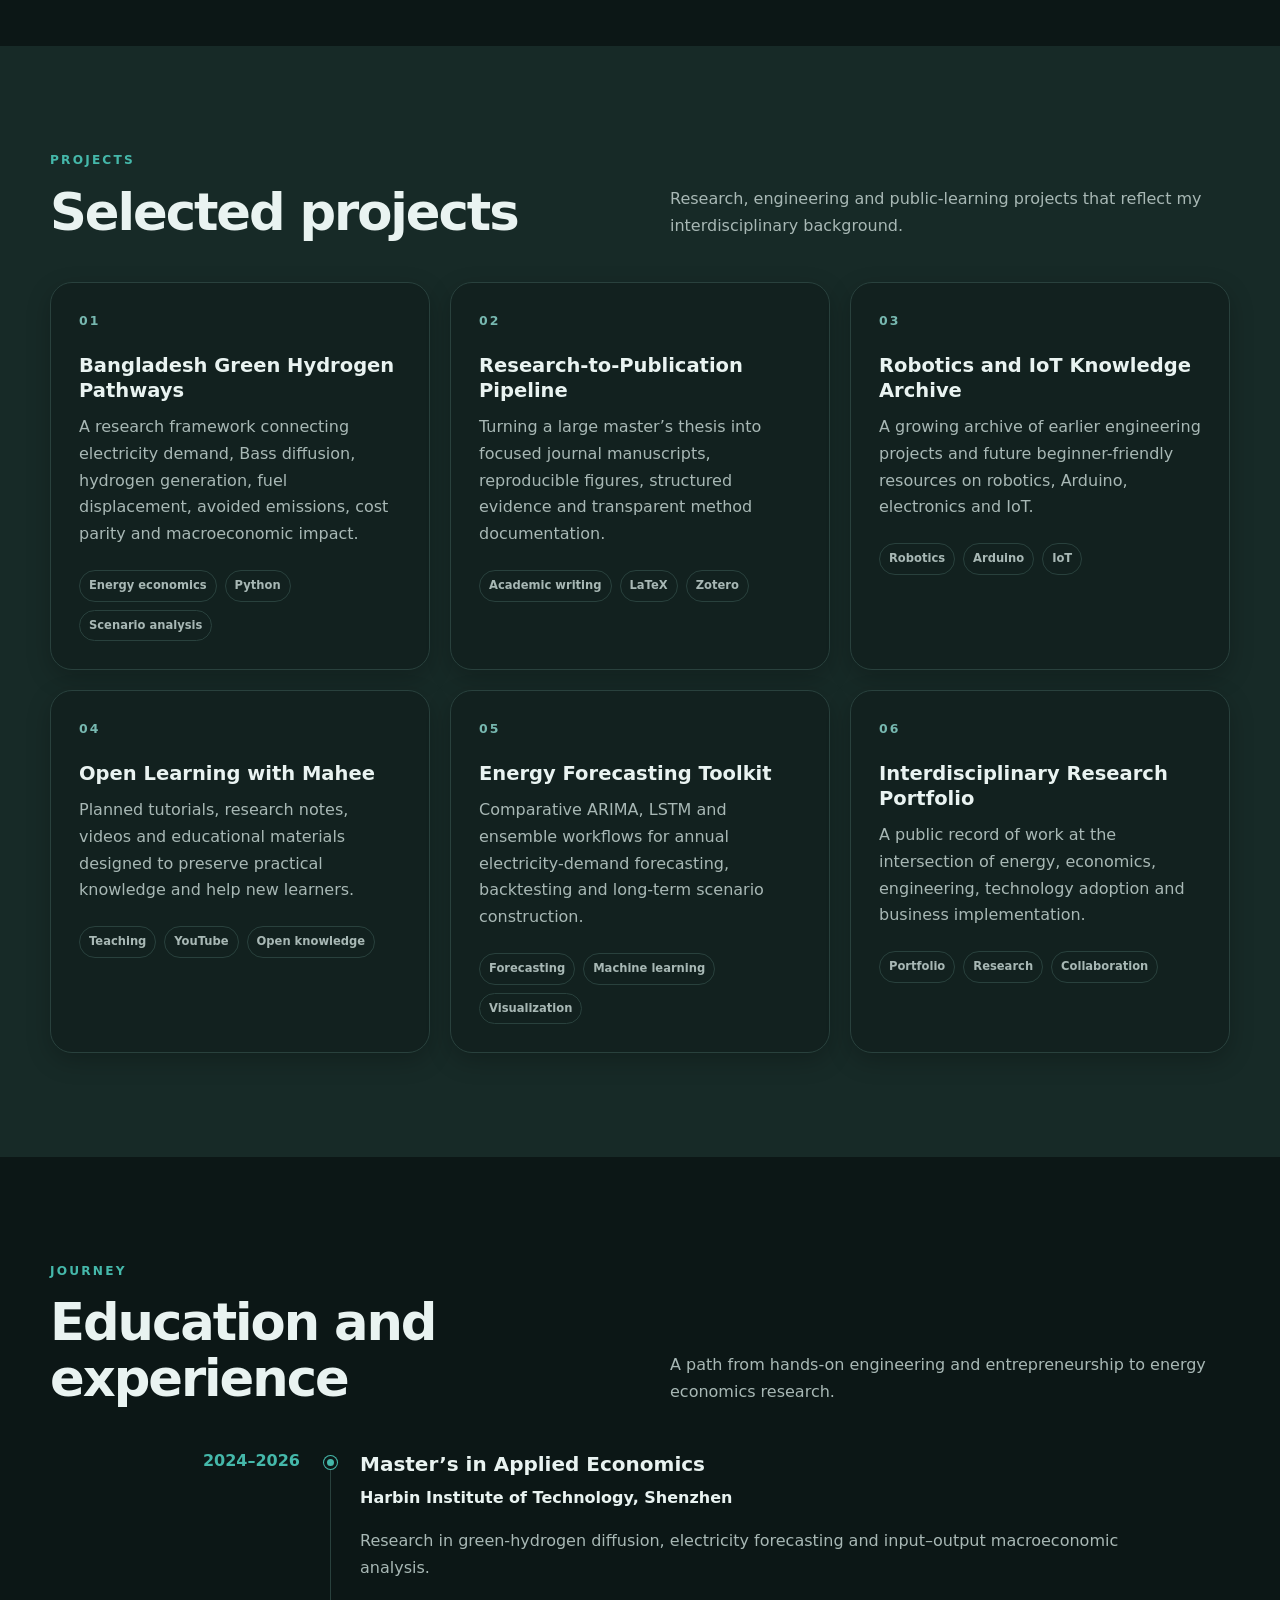
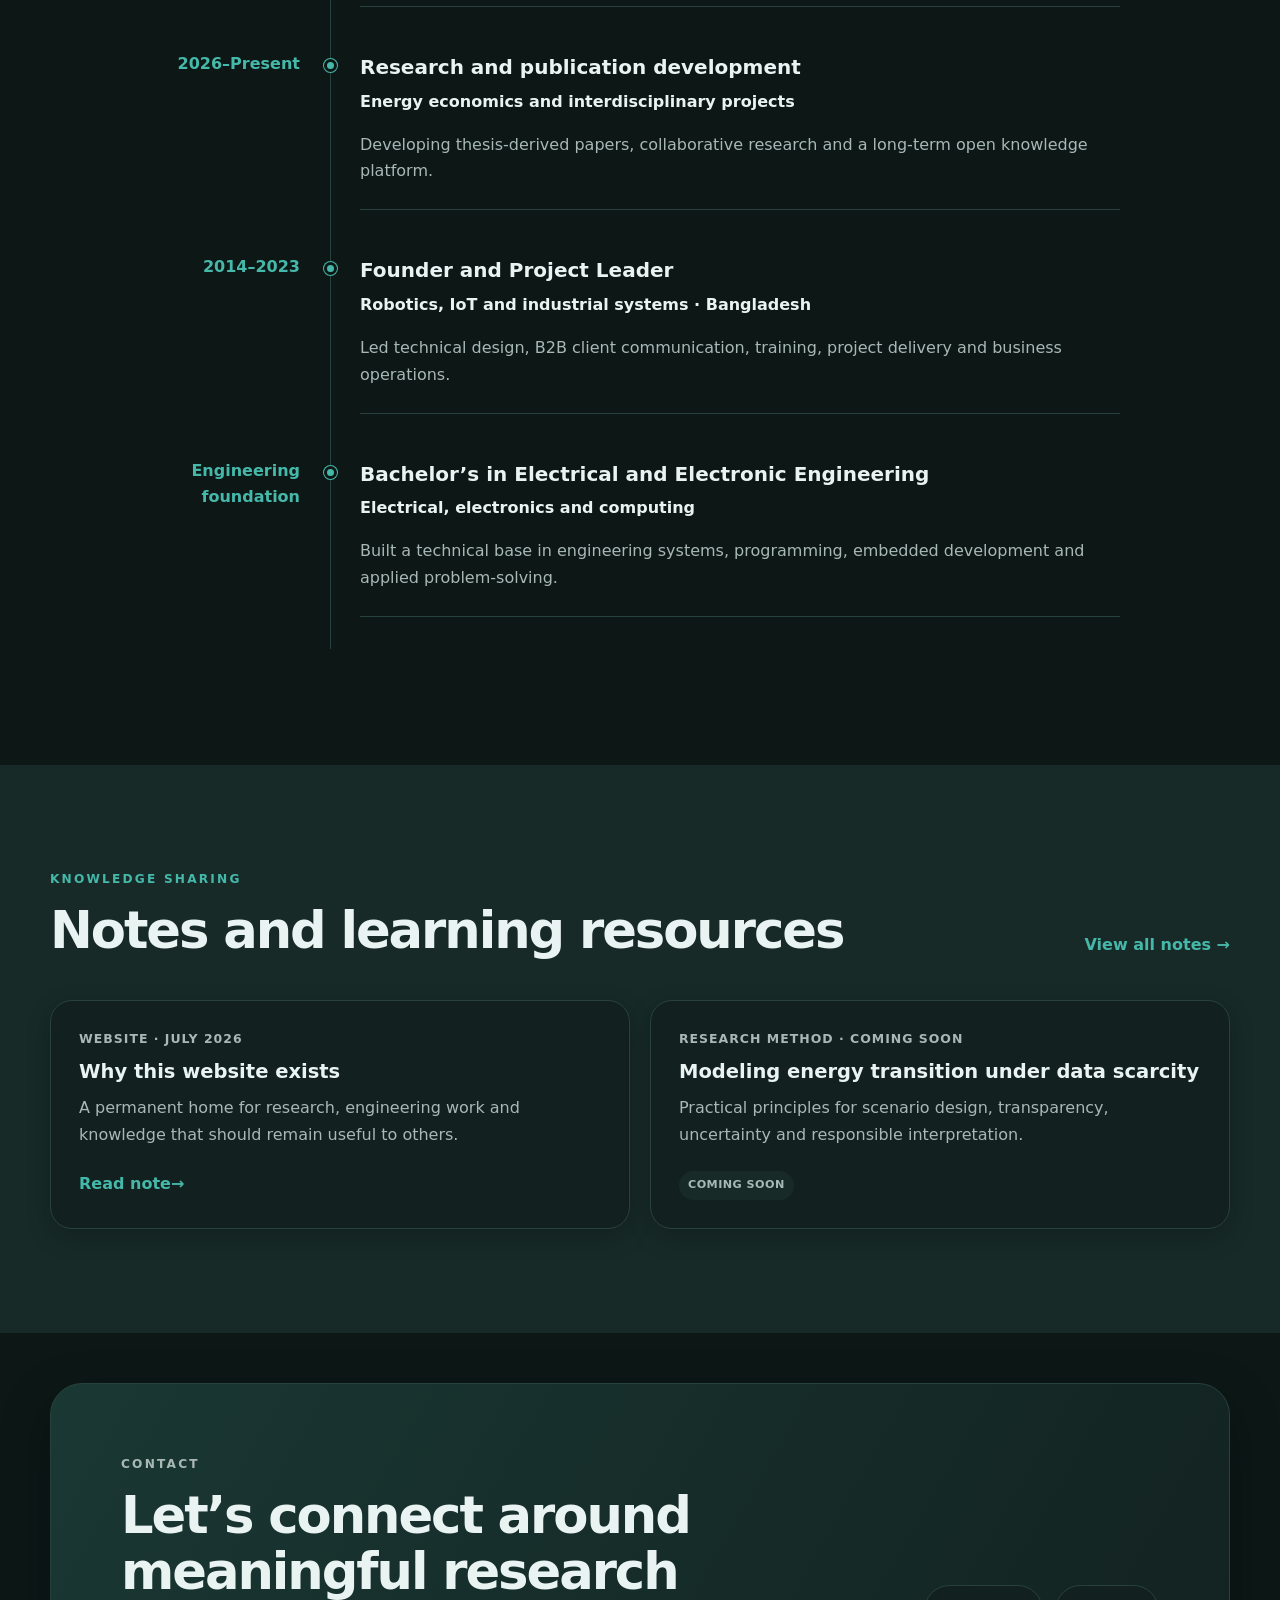
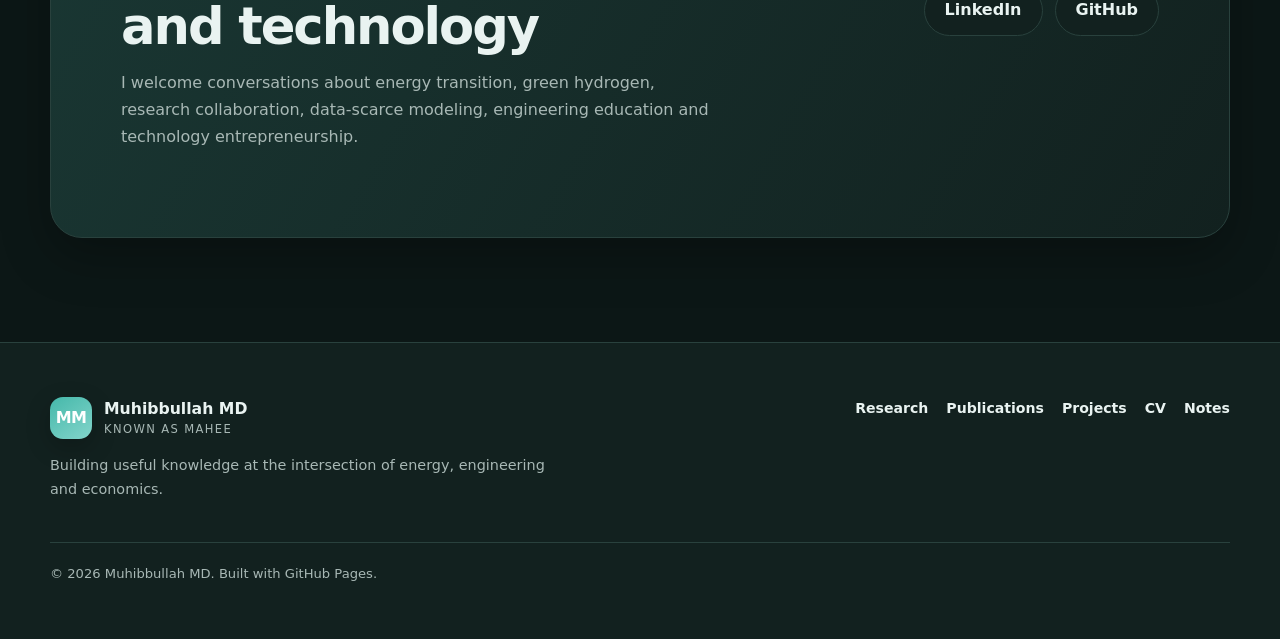
==== commit 8303b70e: "Update index.html" ====
--- a/index.html
+++ b/index.html
@@ -106,6 +106,18 @@
         <div>
           <p class="section-kicker">About me</p>
           <h2>Bridging technical systems with economic evidence and real-world impact</h2>
+                    <div class="tag-list" aria-label="Areas of expertise">
+        <span>Energy Economics</span>
+        <span>Green Hydrogen</span>
+        <span>Clean Energy Transition</span>
+        <span>Technology Diffusion</span>
+        <span>CO₂ Emissions Analysis</span>
+        <span>Input–Output Analysis</span>
+        <span>Electricity Forecasting</span>
+        <span>Python &amp; Data Analysis</span>
+        <span>Robotics &amp; IoT</span>
+        <span>Technology Entrepreneurship</span>
+          </div>
         </div>
         <div class="prose">
           <p>
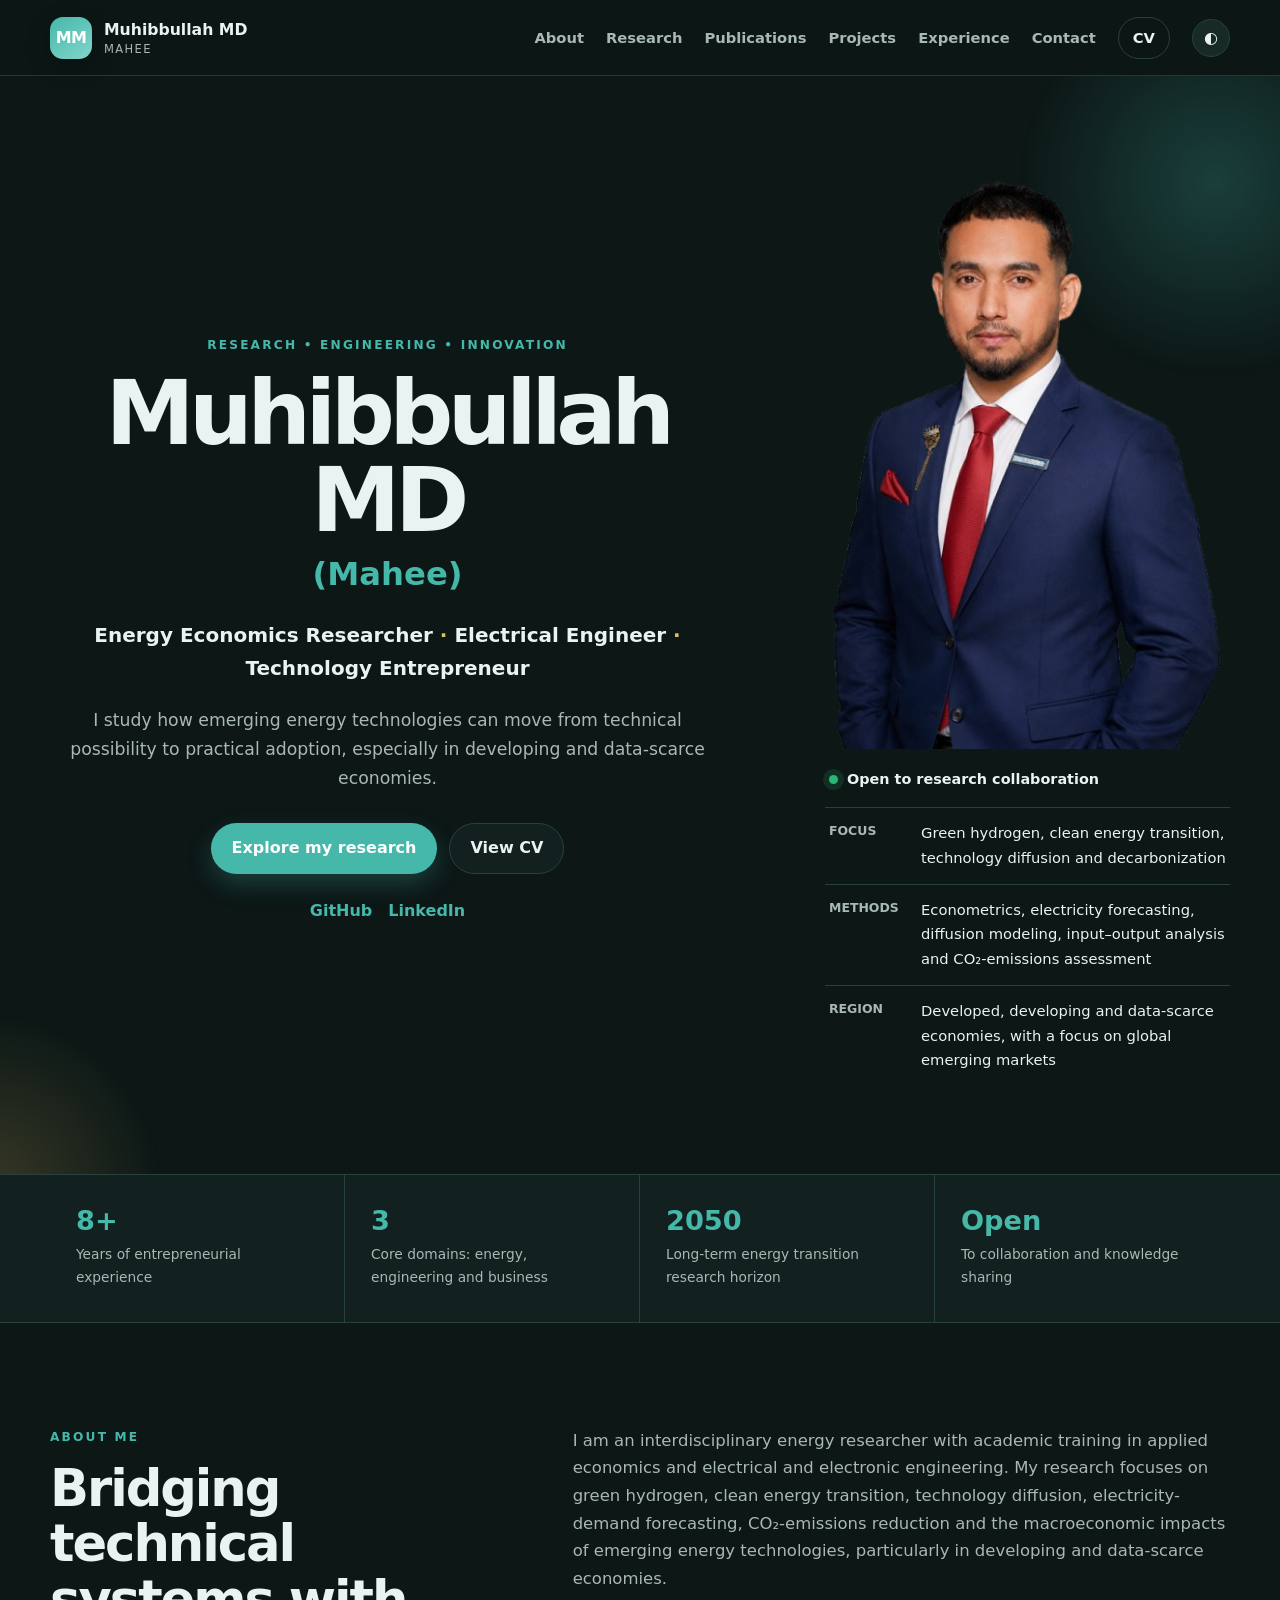
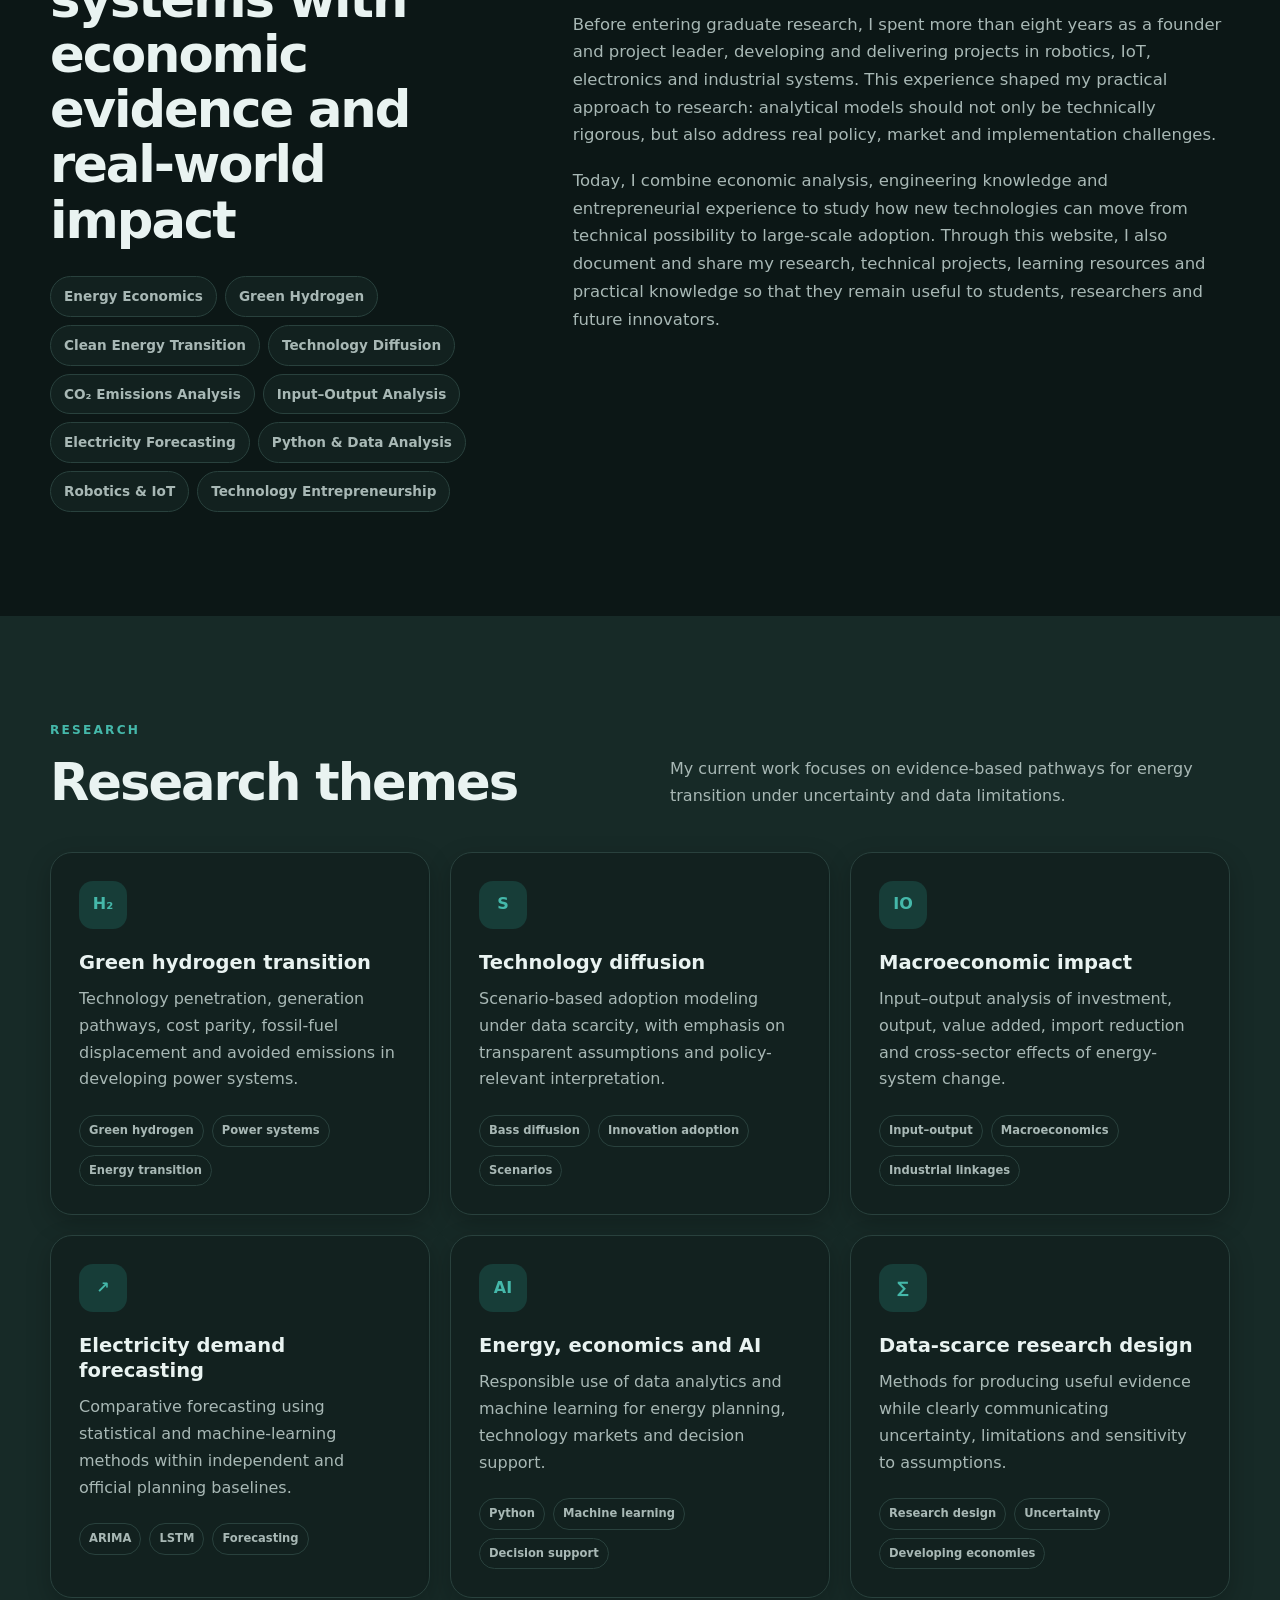
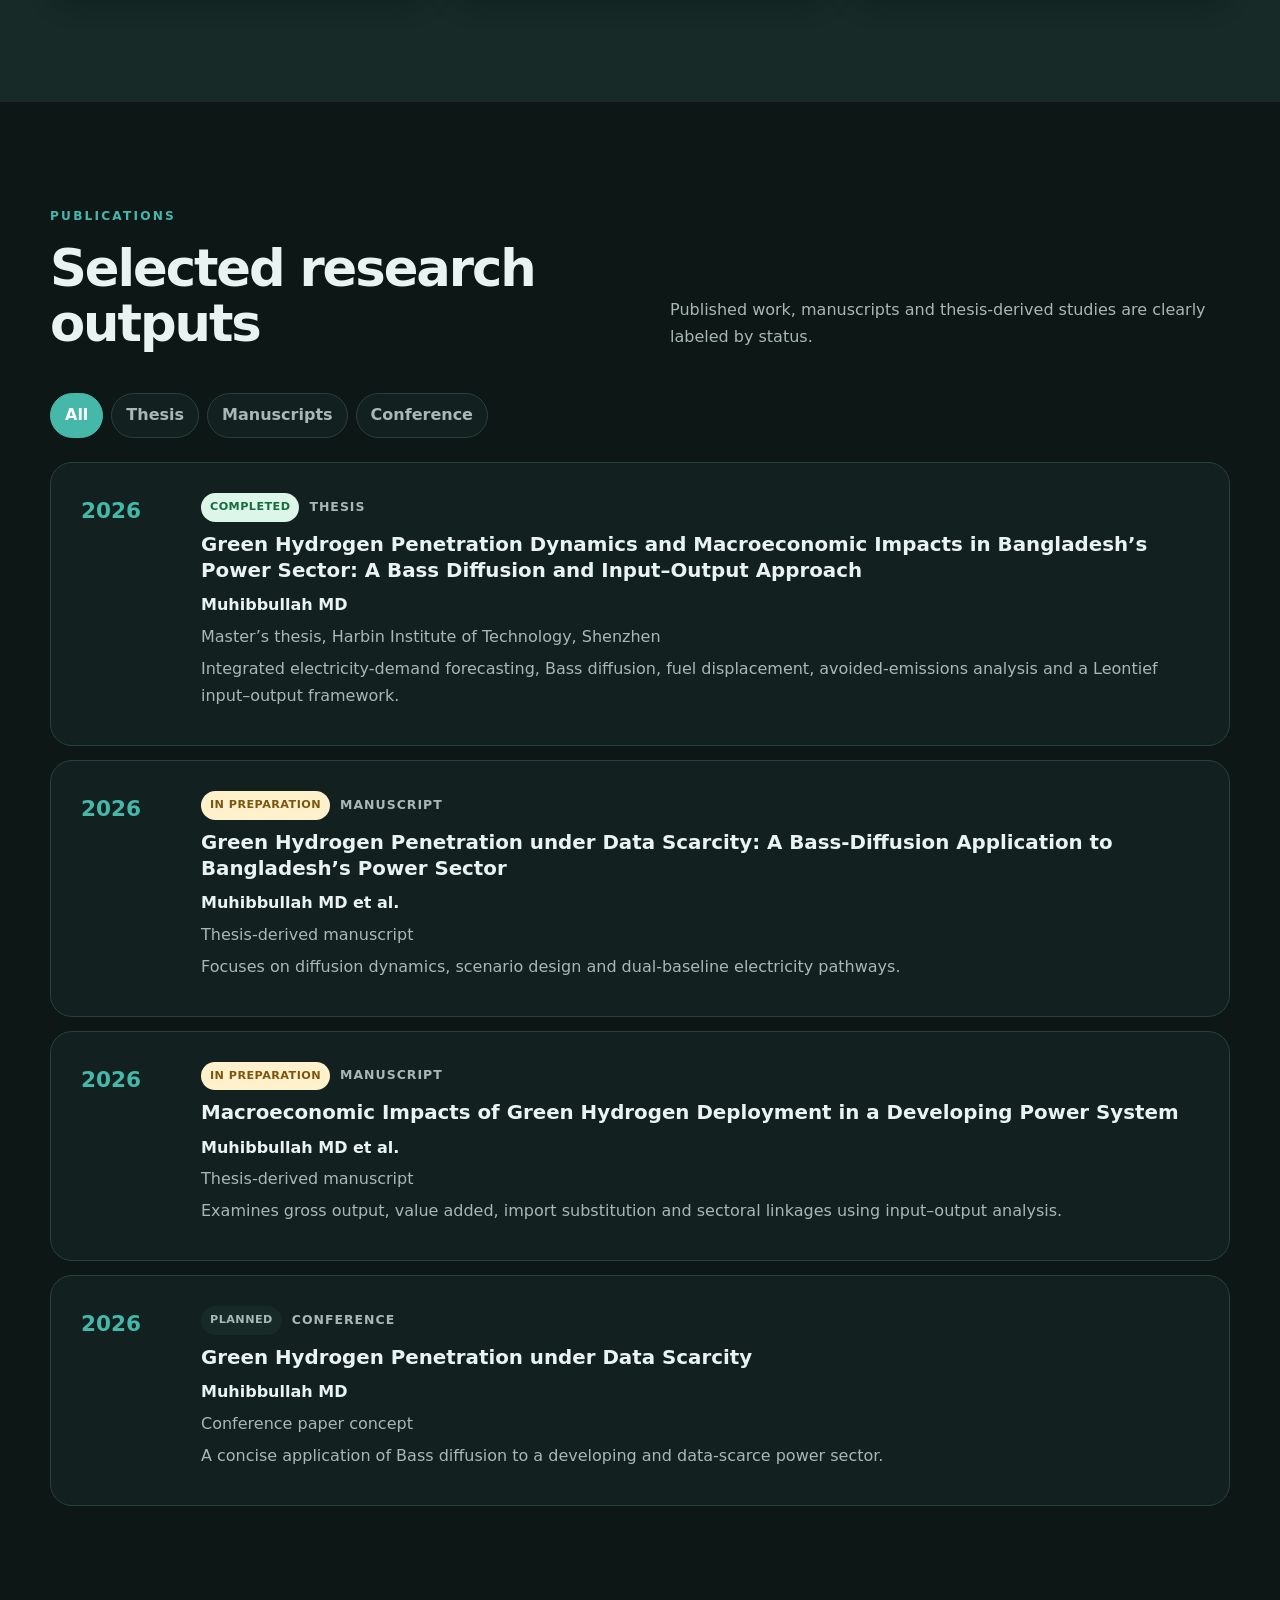
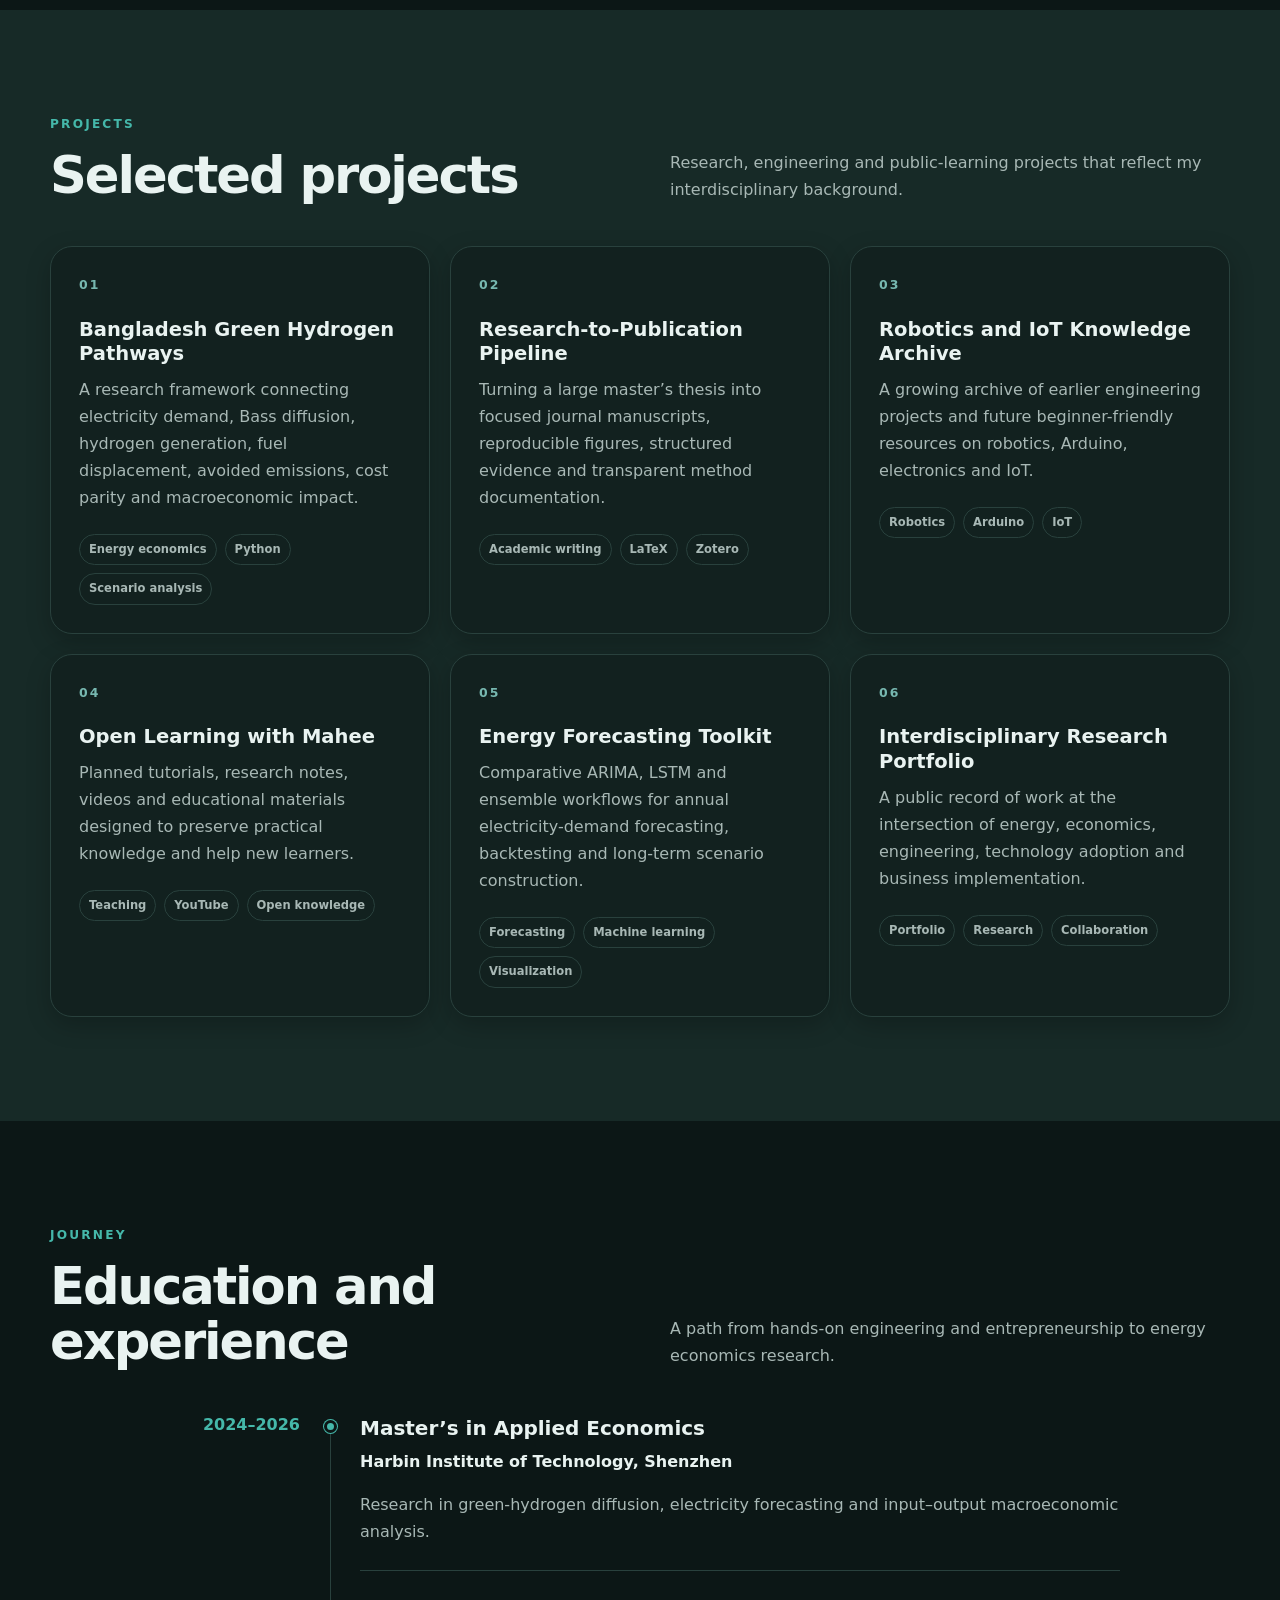
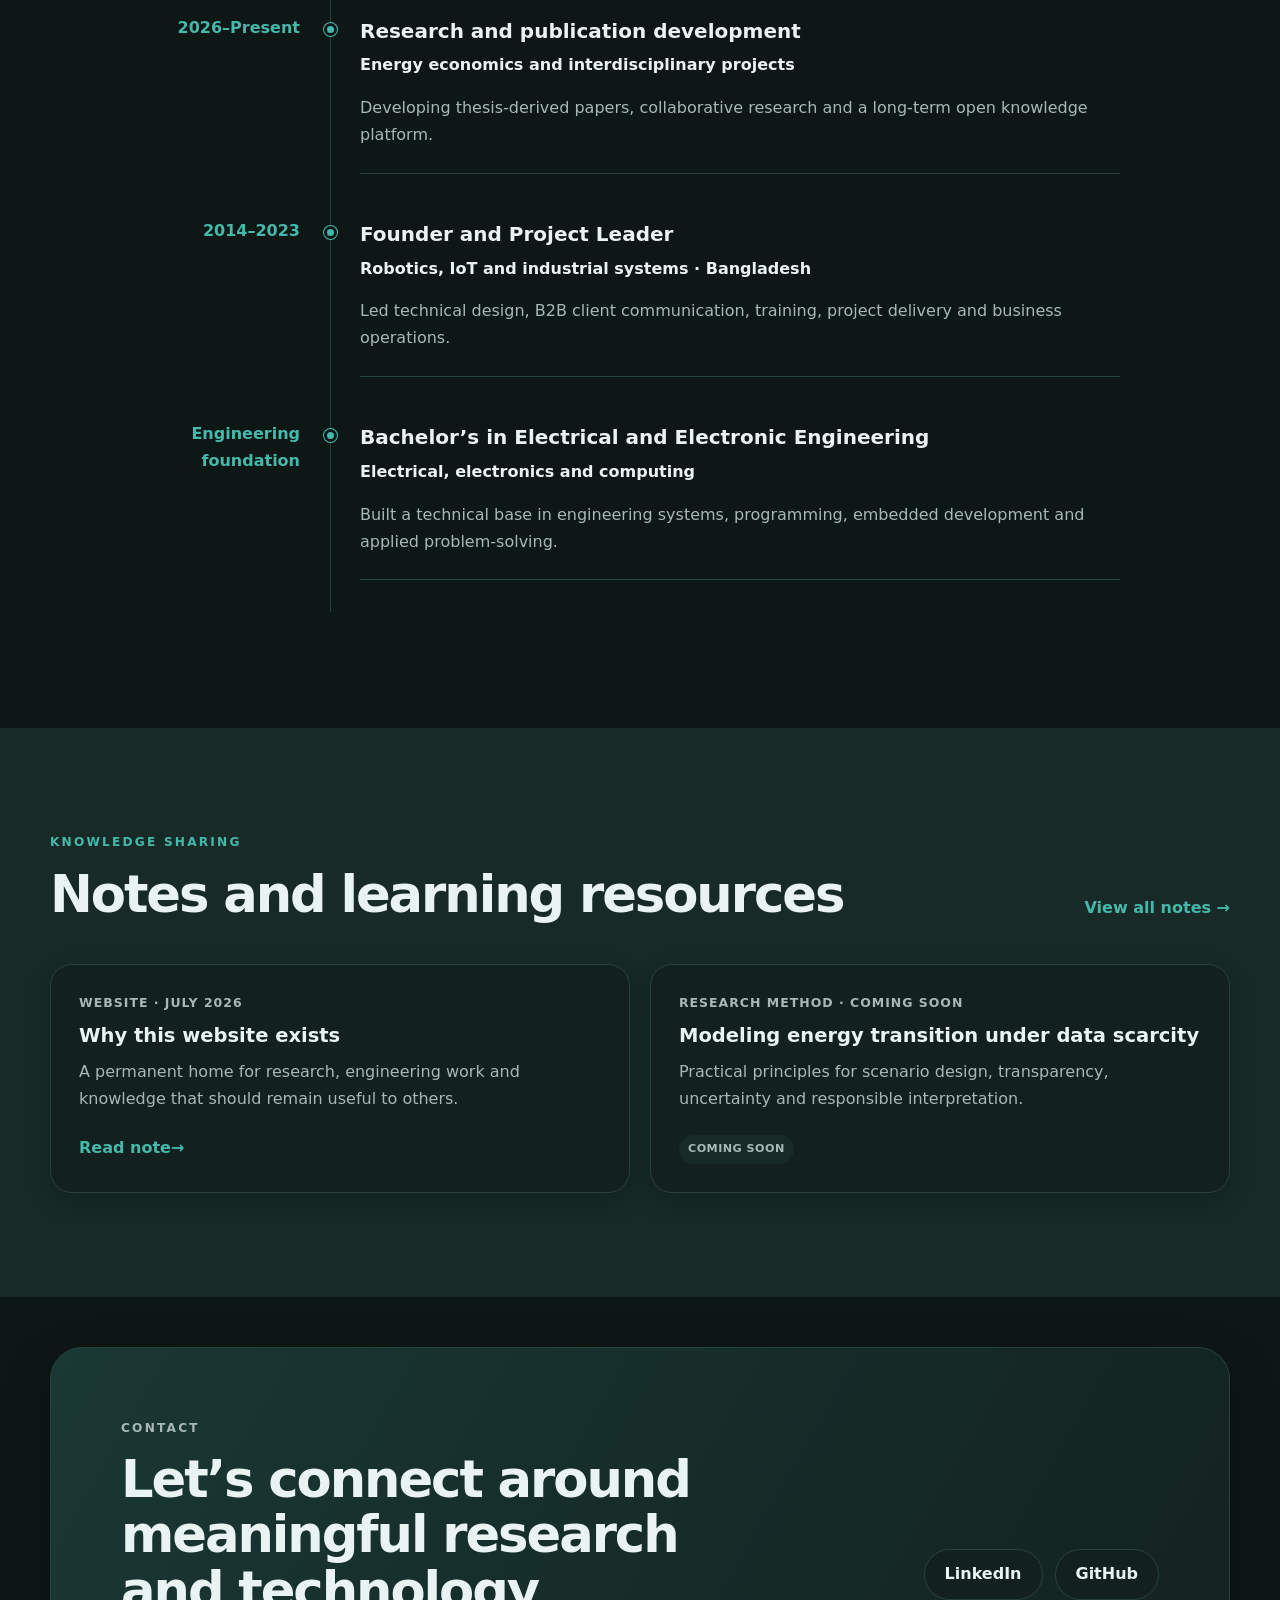
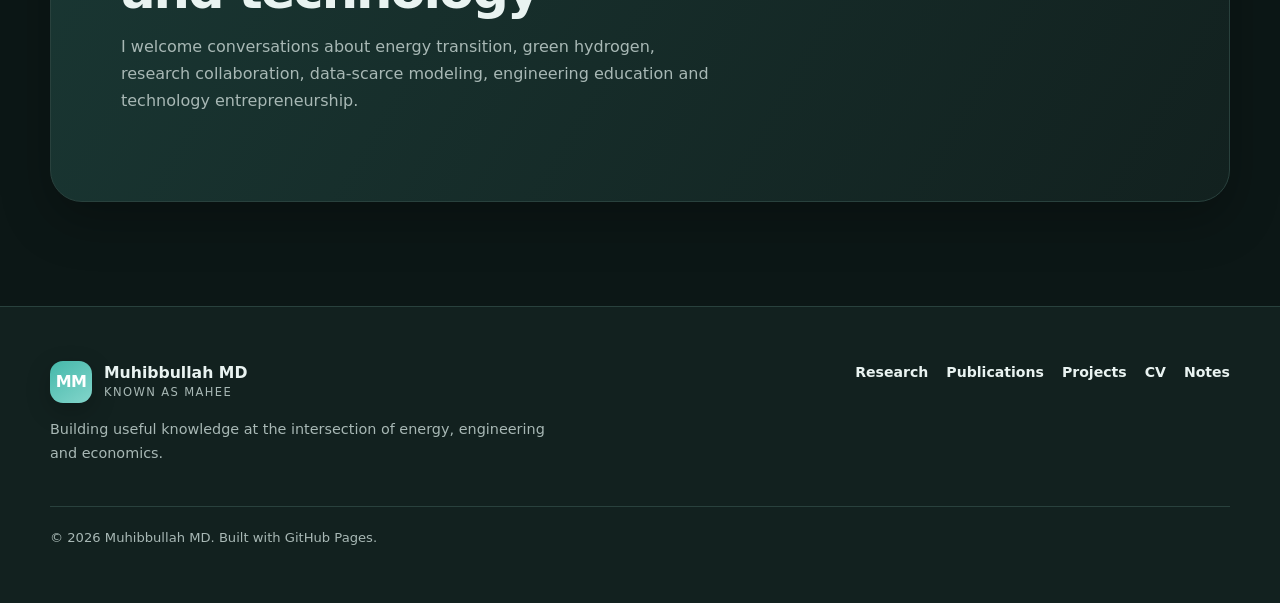
==== commit 5c06fd2c: "Update index.html" ====
--- a/index.html
+++ b/index.html
@@ -132,19 +132,7 @@
             Today, I combine economic analysis, engineering knowledge and entrepreneurial experience to study how new technologies can move from technical possibility to large-scale adoption. Through this website, I also document and share my research, technical projects, learning resources and practical knowledge so
         that they remain useful to students, researchers and future innovators.
           </p>
-          <div class="tag-list" aria-label="Areas of expertise">
-        <span>Energy Economics</span>
-        <span>Green Hydrogen</span>
-        <span>Clean Energy Transition</span>
-        <span>Technology Diffusion</span>
-        <span>CO₂ Emissions Analysis</span>
-        <span>Input–Output Analysis</span>
-        <span>Electricity Forecasting</span>
-        <span>Python &amp; Data Analysis</span>
-        <span>Robotics &amp; IoT</span>
-        <span>Technology Entrepreneurship</span>
-          </div>
-        </div>
+          </div>
       </div>
     </section>
 
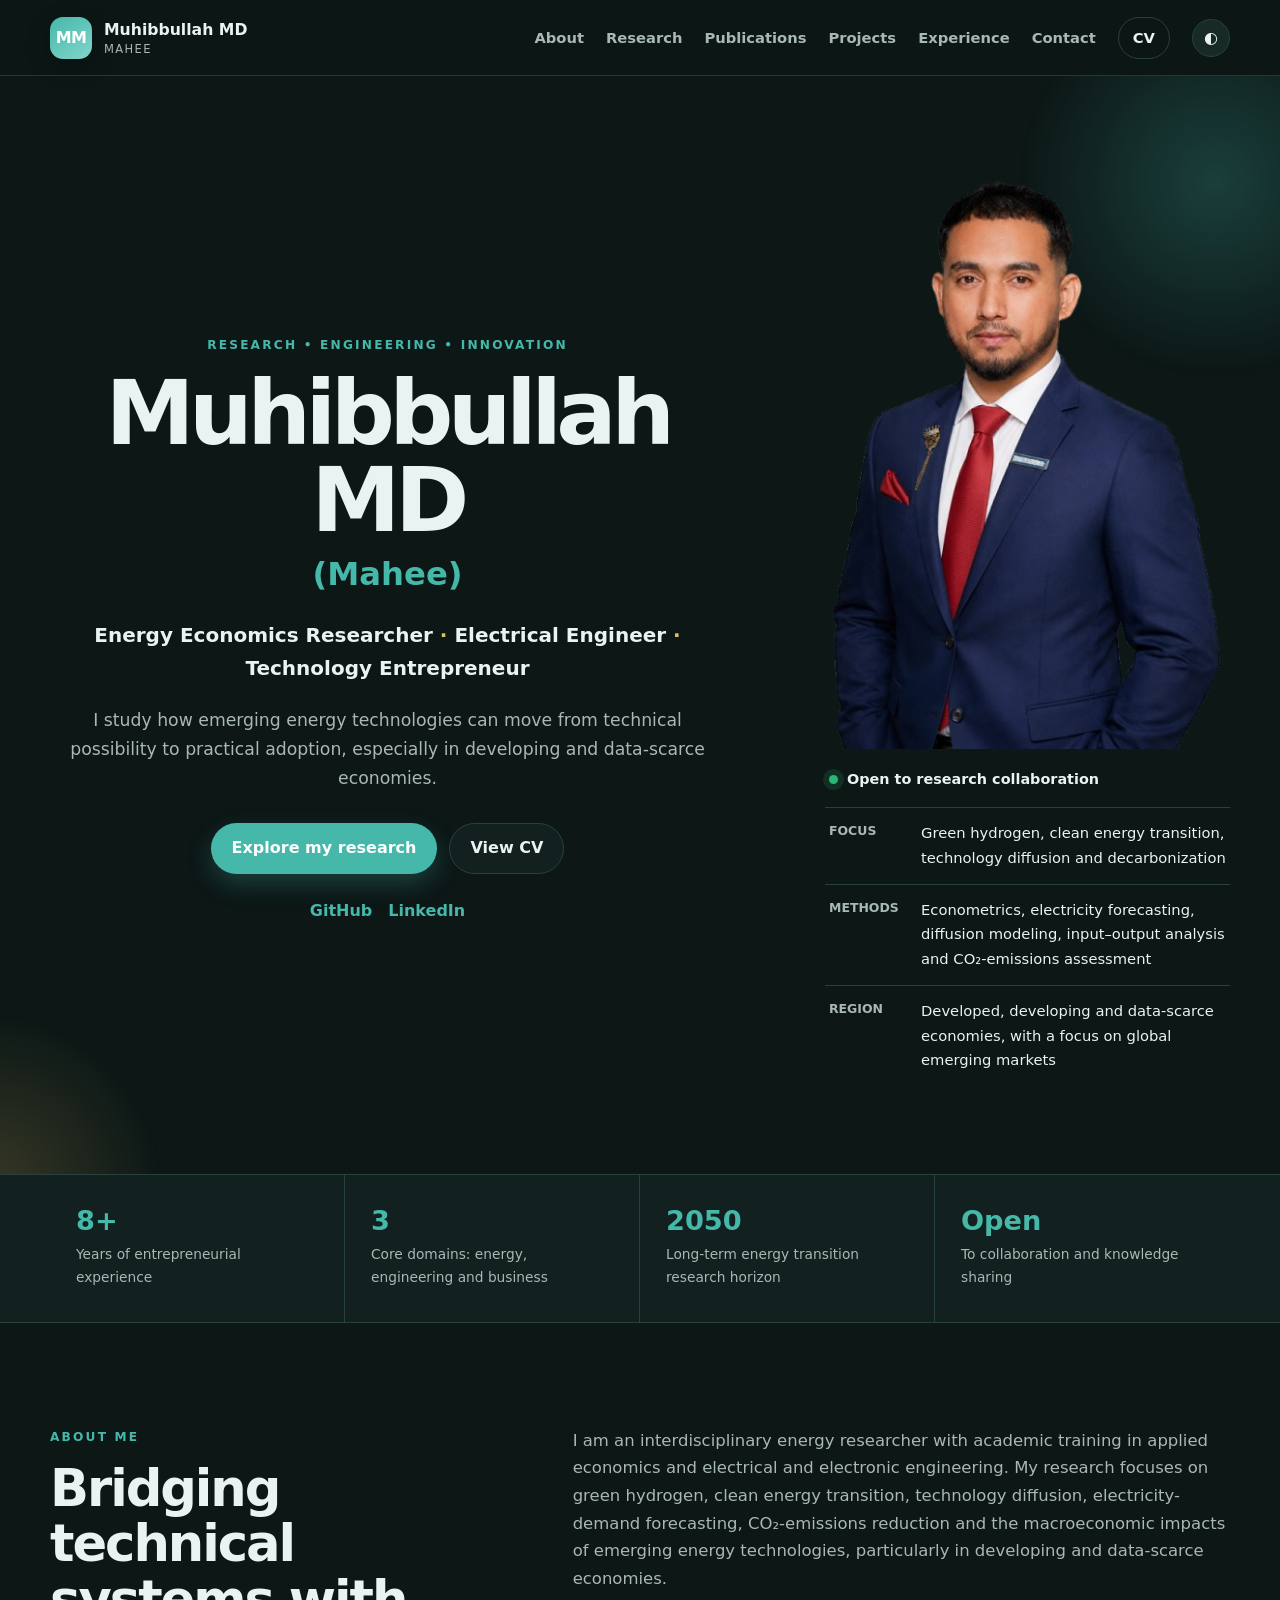
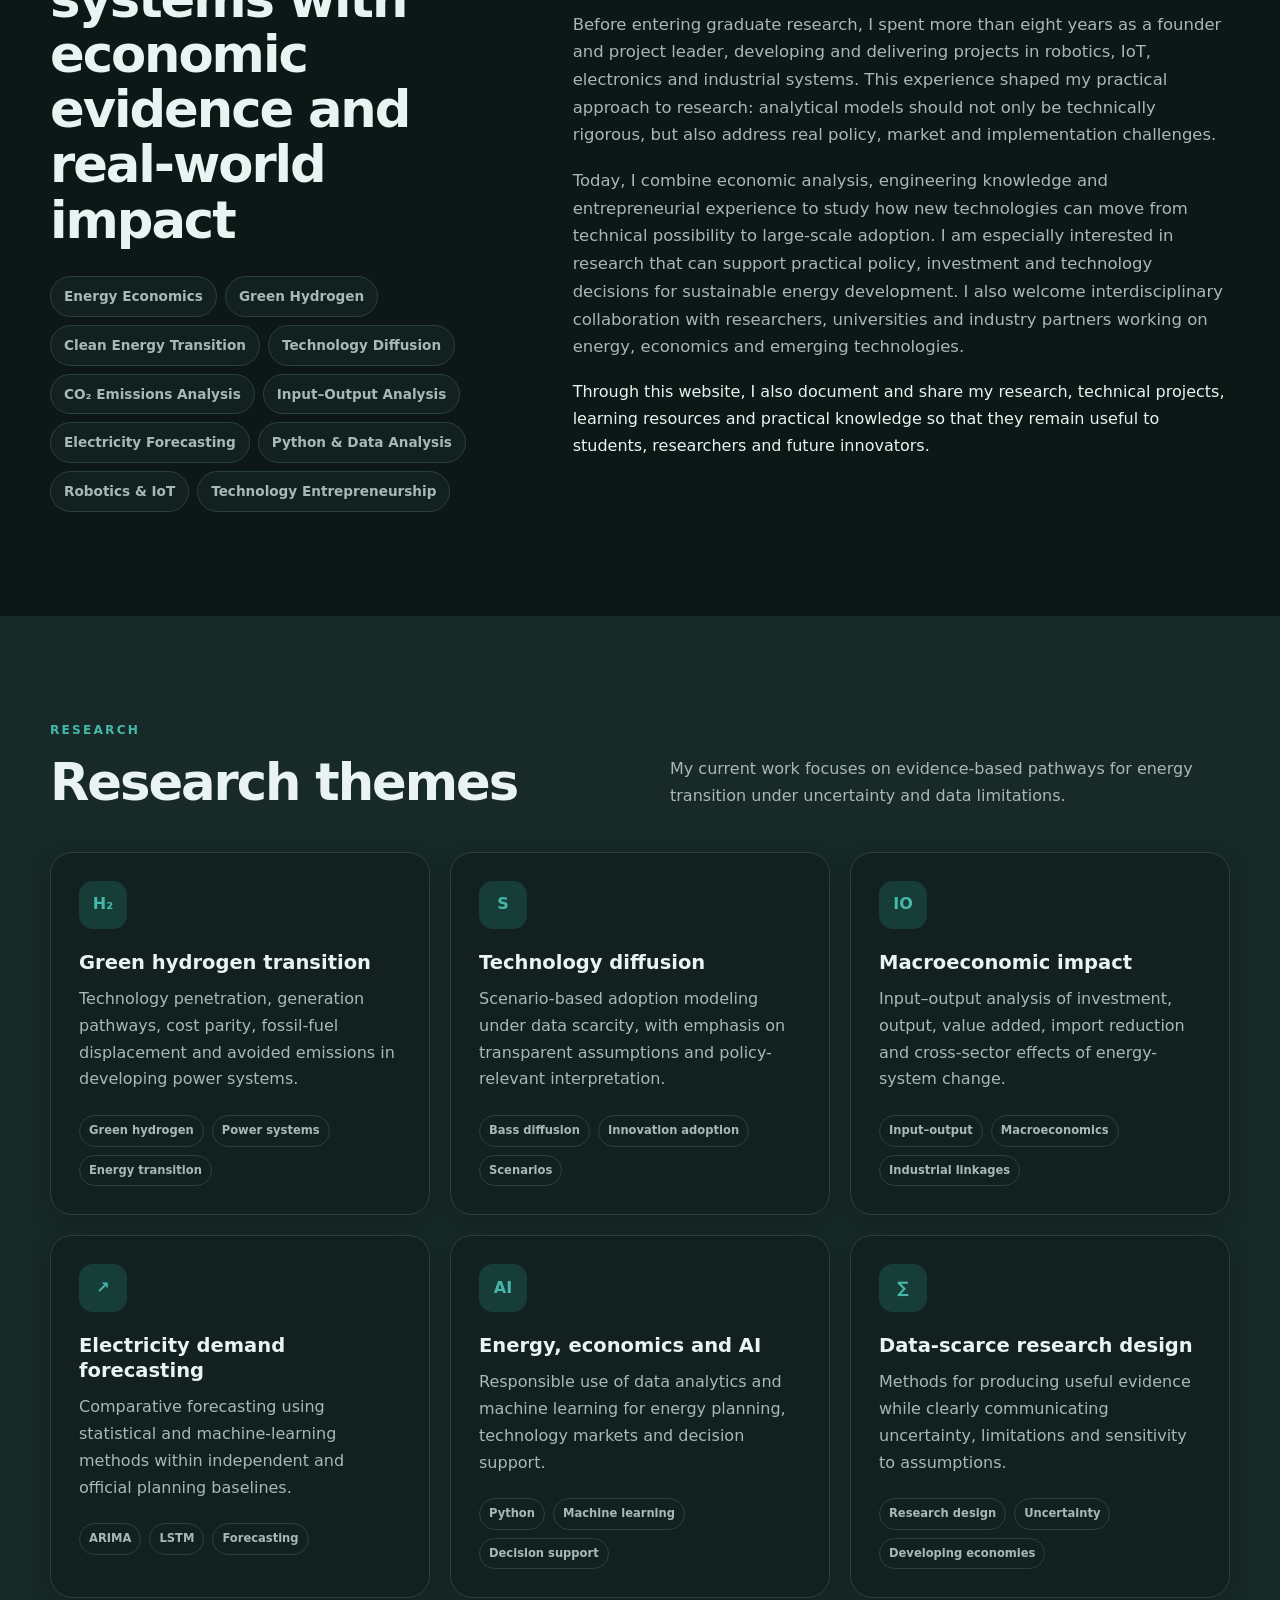
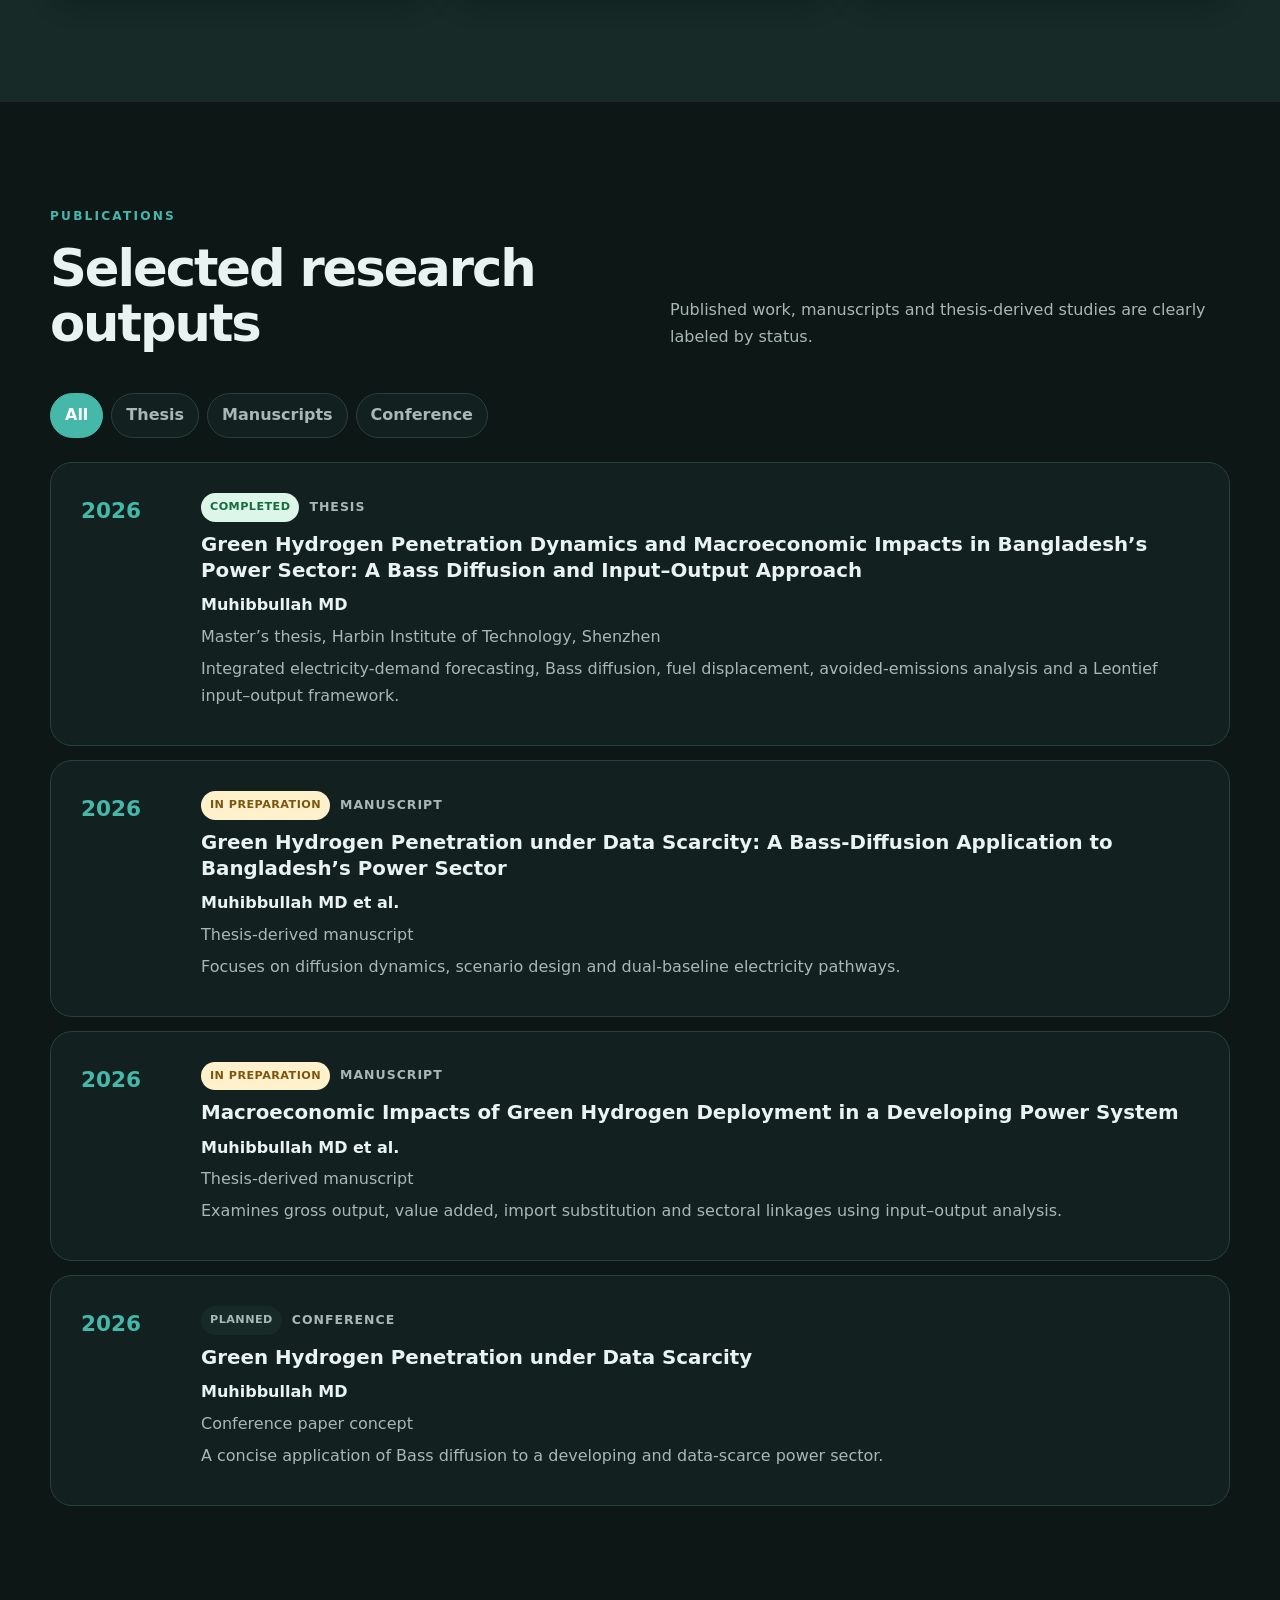
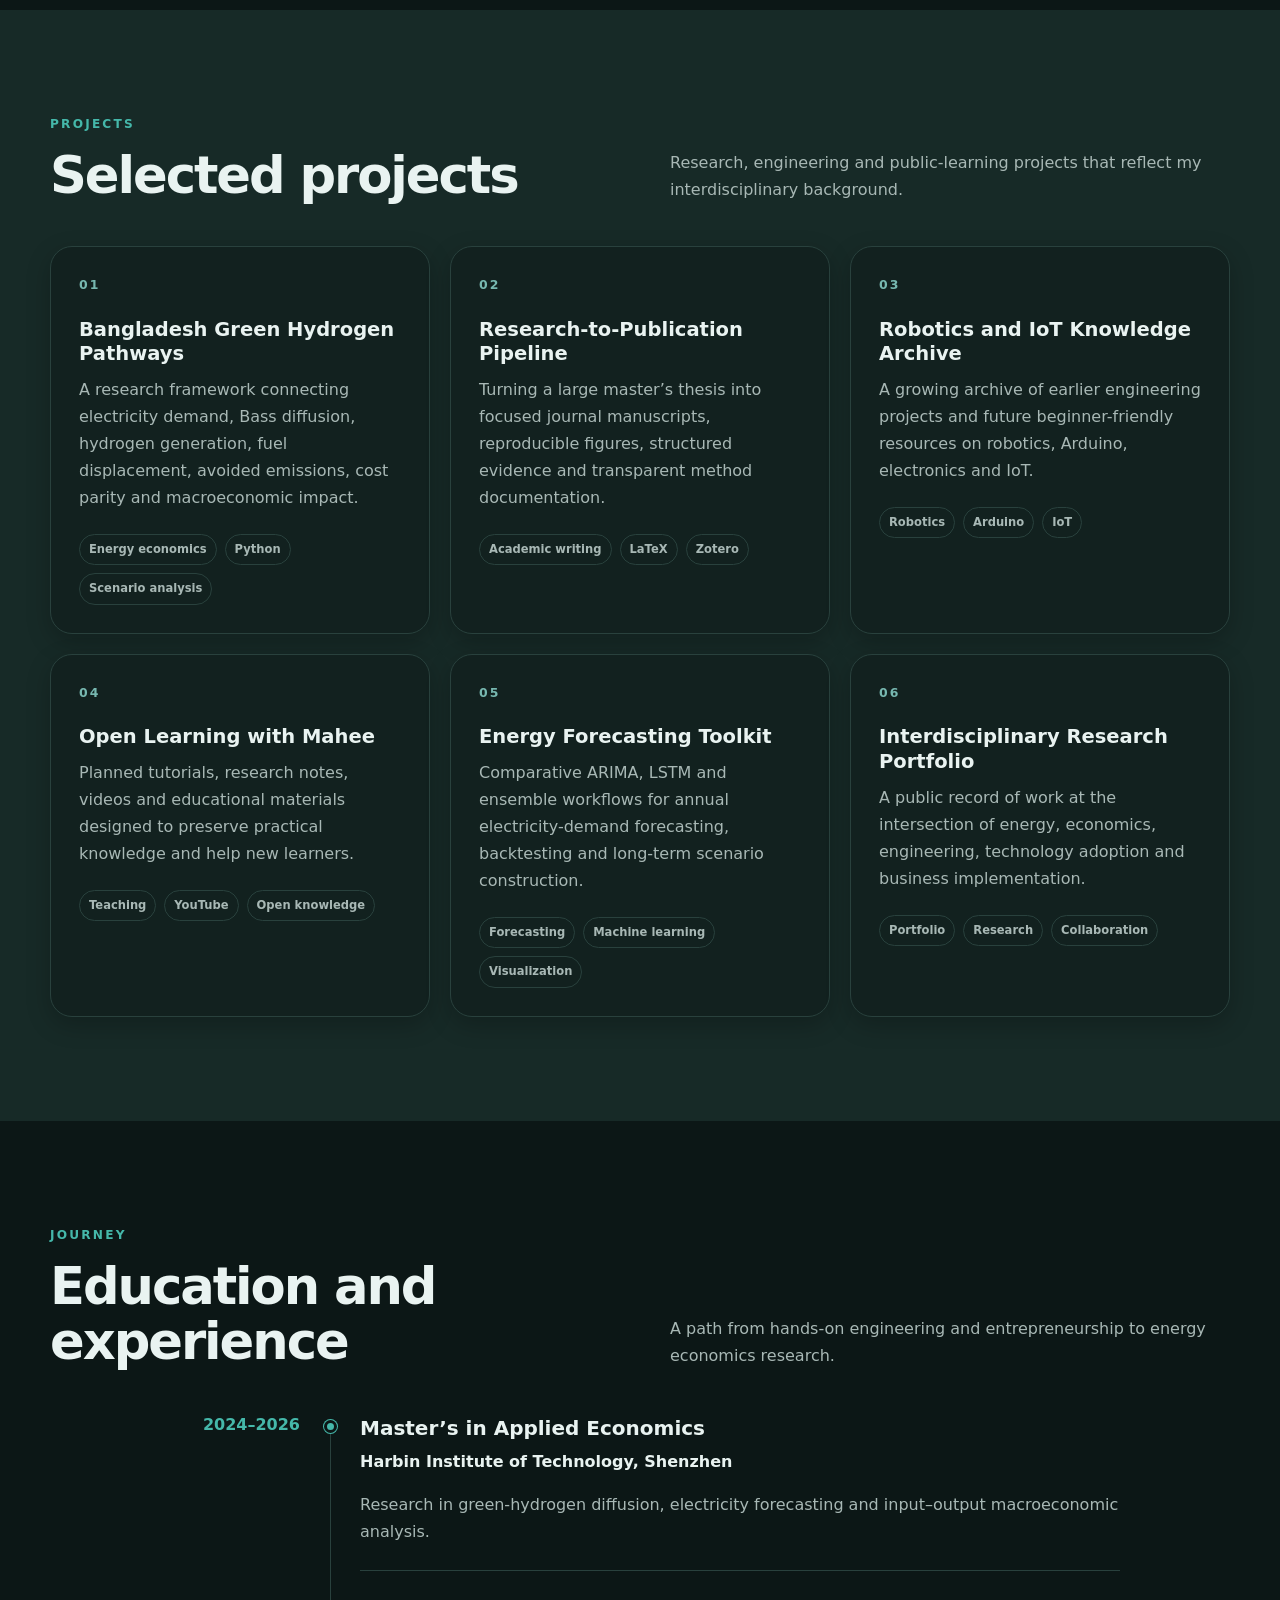
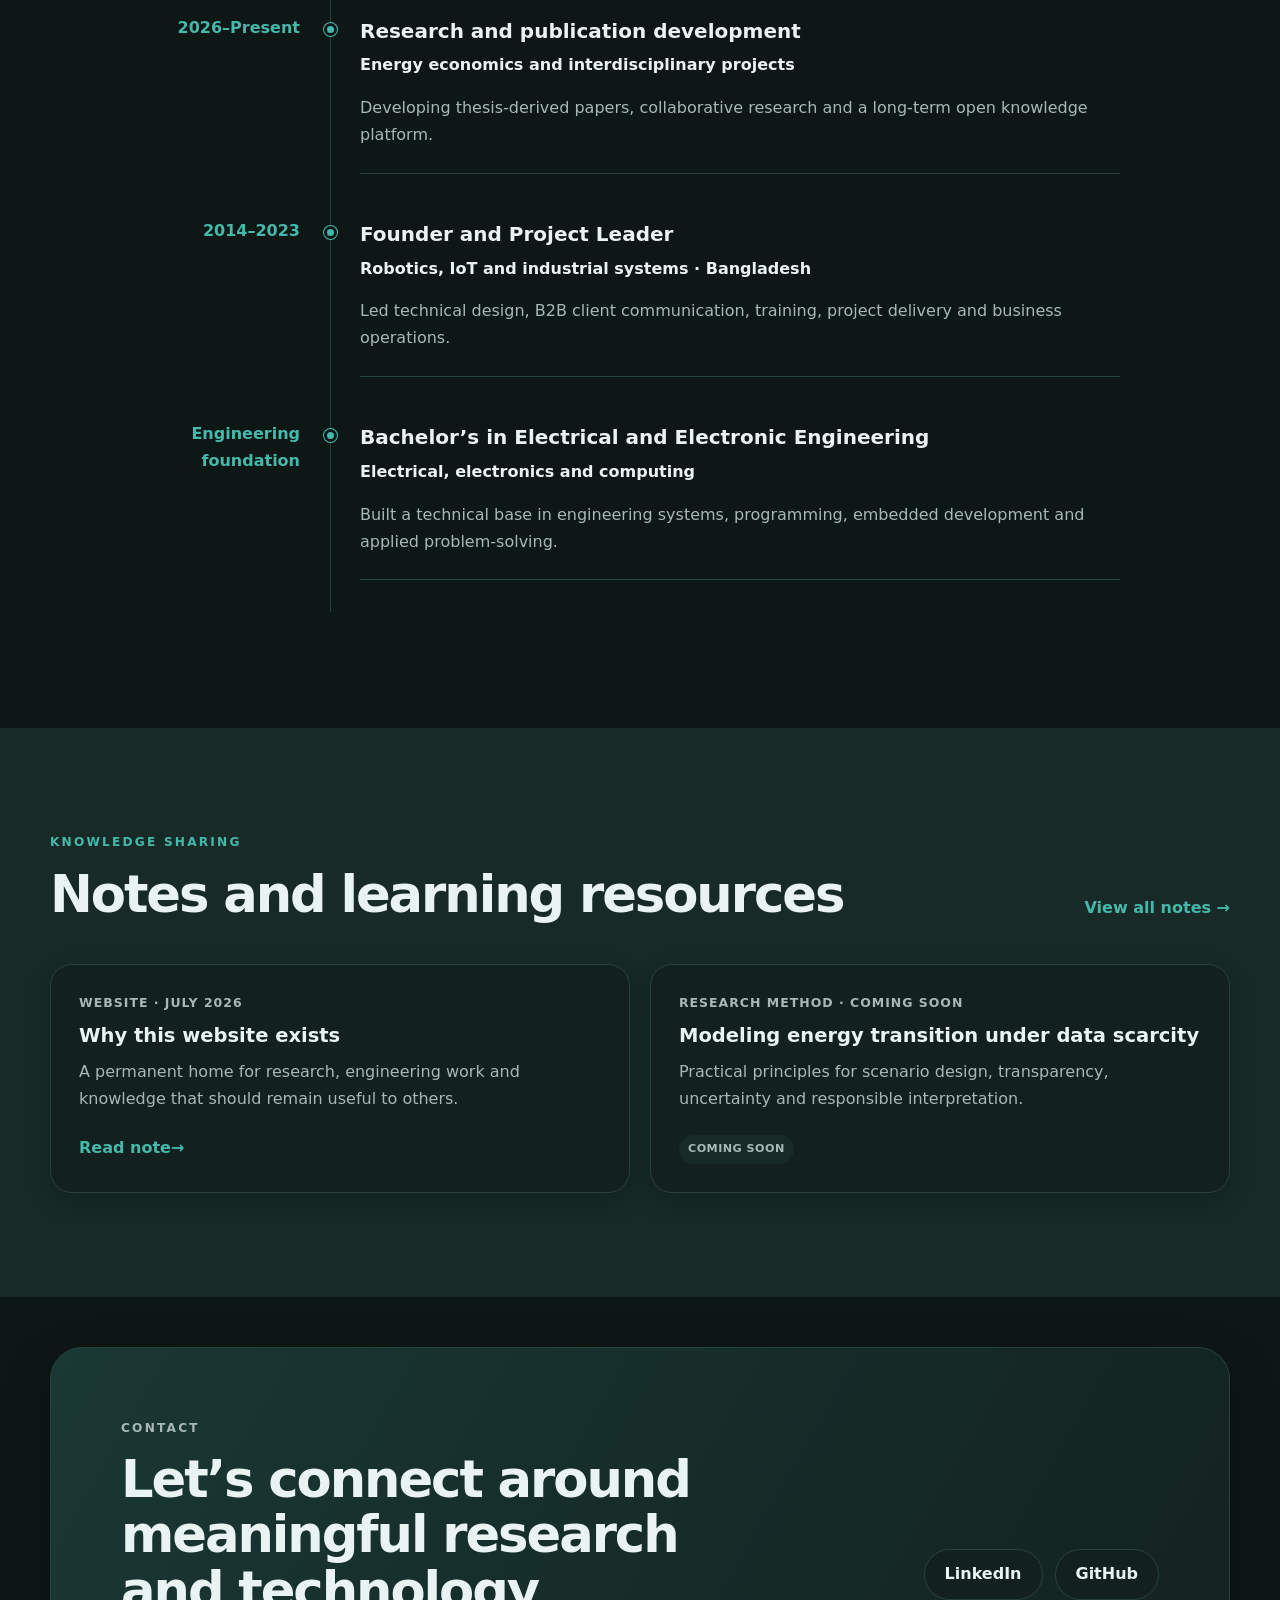
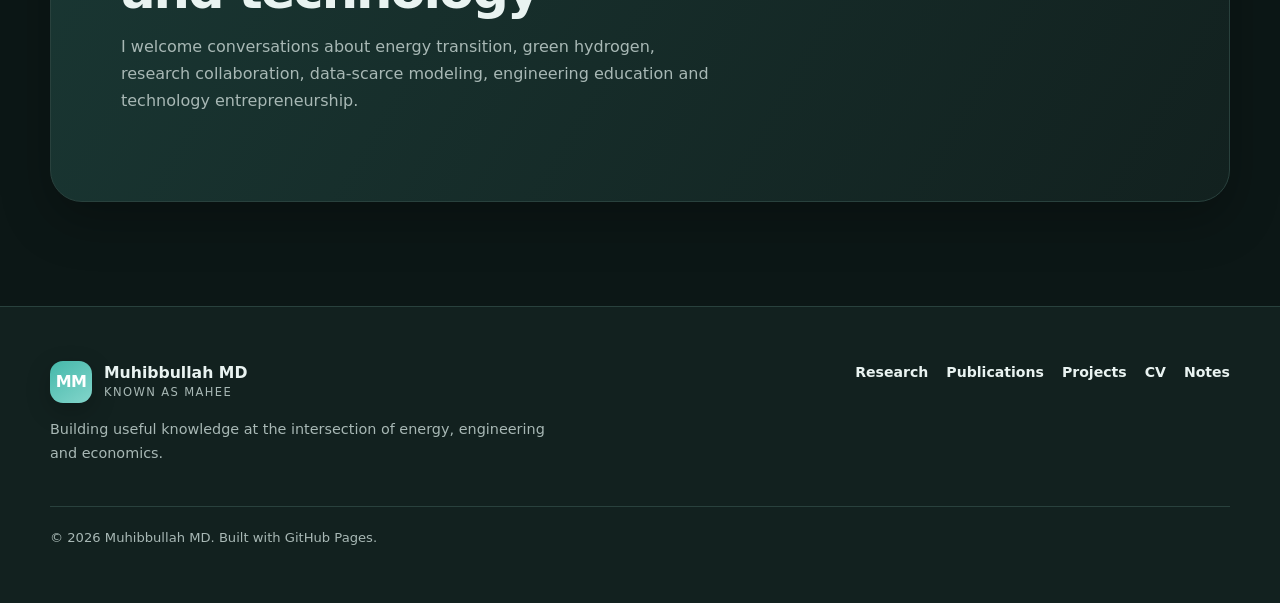
==== commit 1531075e: "Update index.html" ====
--- a/index.html
+++ b/index.html
@@ -129,9 +129,12 @@
         rigorous, but also address real policy, market and implementation challenges.
           </p>
           <p>
-            Today, I combine economic analysis, engineering knowledge and entrepreneurial experience to study how new technologies can move from technical possibility to large-scale adoption. Through this website, I also document and share my research, technical projects, learning resources and practical knowledge so
-        that they remain useful to students, researchers and future innovators.
-          </p>
+            Today, I combine economic analysis, engineering knowledge and entrepreneurial experience to study how new technologies can move from technical possibility to large-scale adoption. I am especially interested in research that can support practical policy, investment and technology decisions for sustainable 
+            energy development. I also welcome interdisciplinary collaboration with researchers, universities and industry partners working on energy, economics and emerging technologies.
+          </p>
+          </p>
+          Through this website, I also document and share my research, technical projects, learning resources and practical knowledge so that they remain useful to students, researchers and future innovators.
+          </p>  
           </div>
       </div>
     </section>
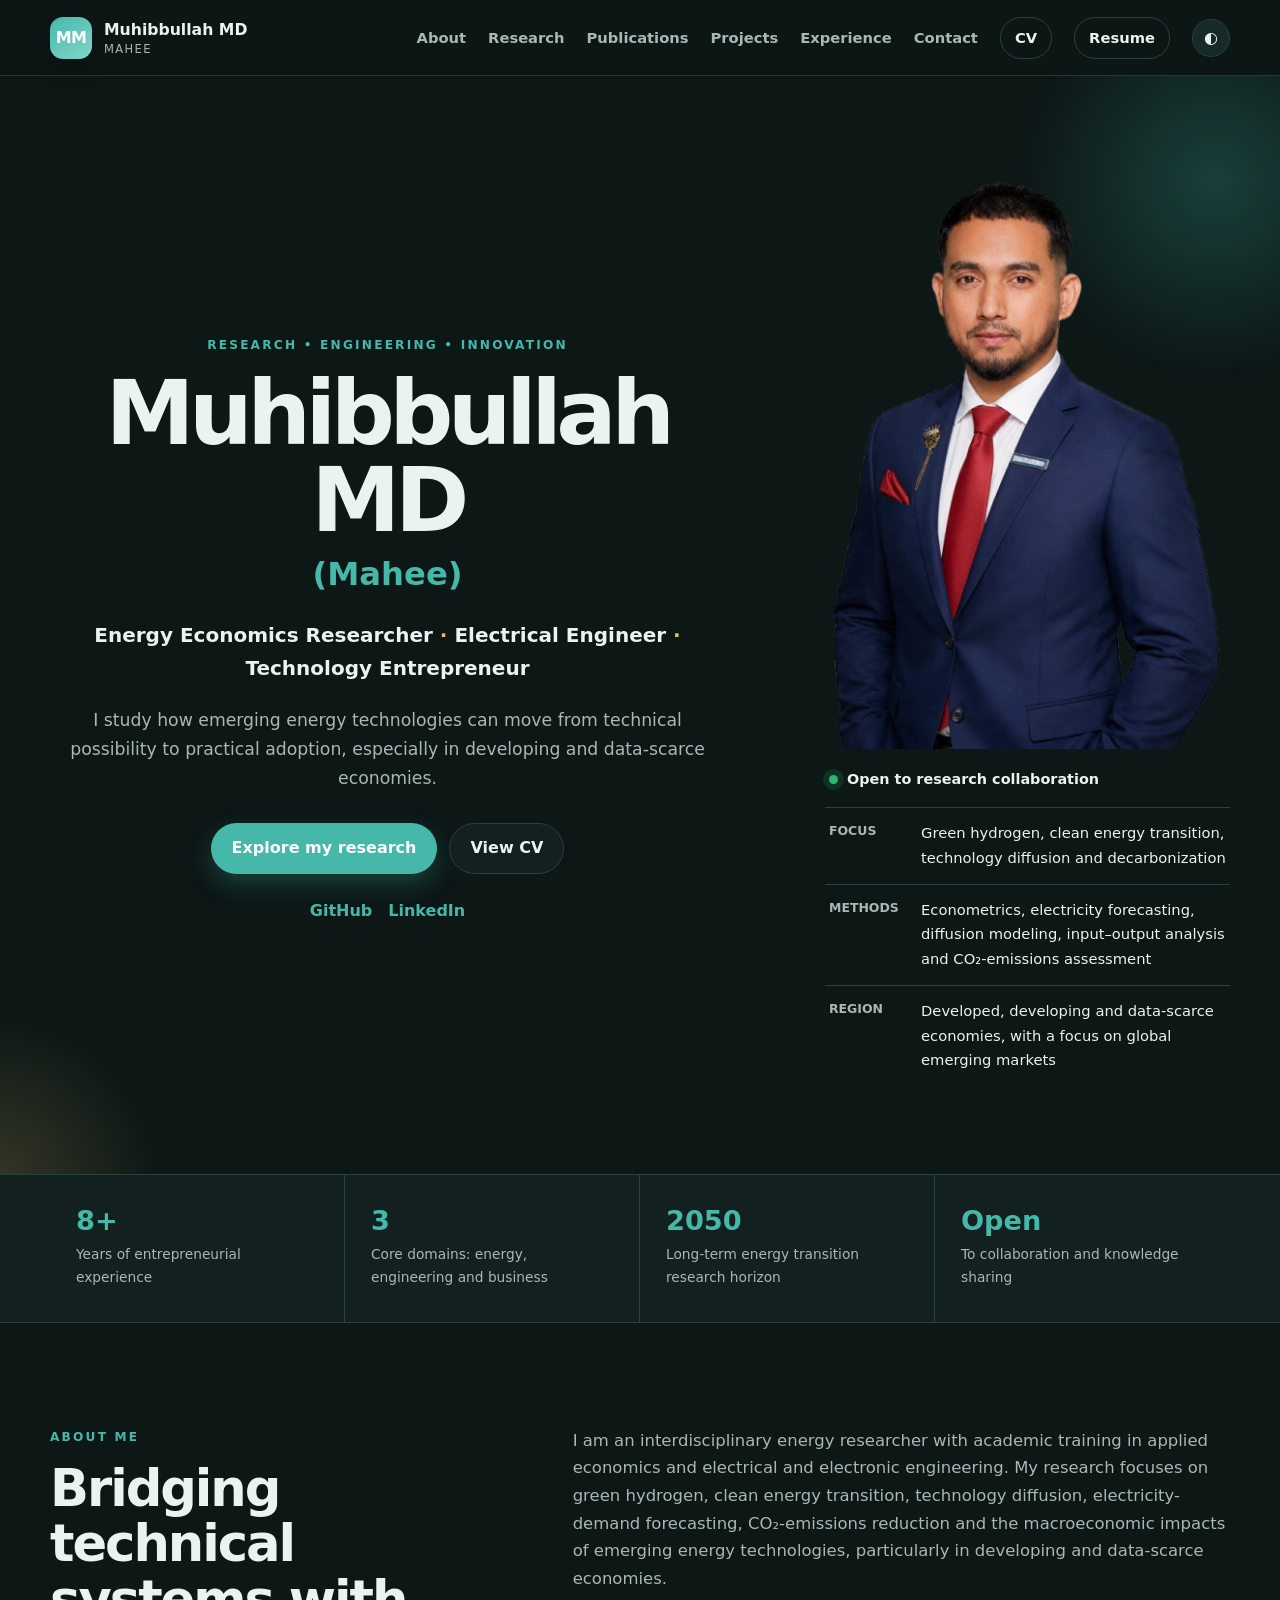
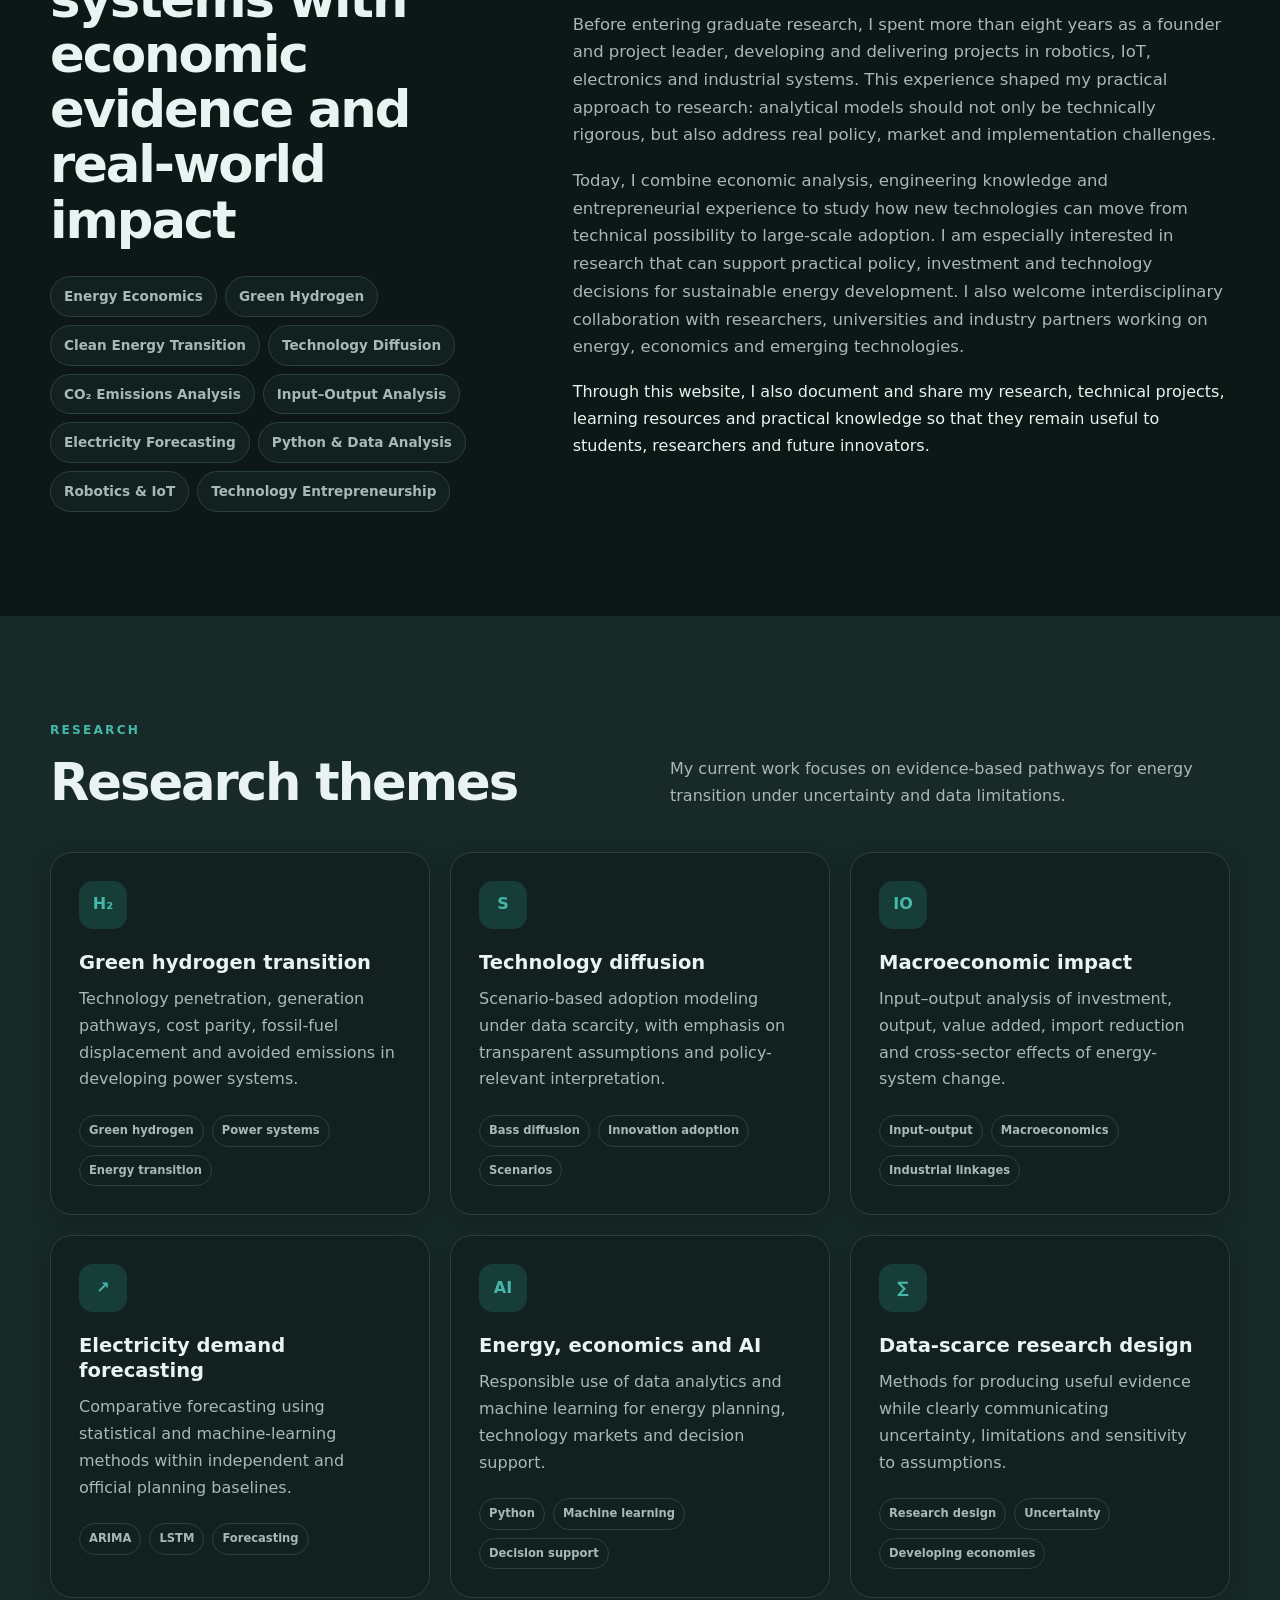
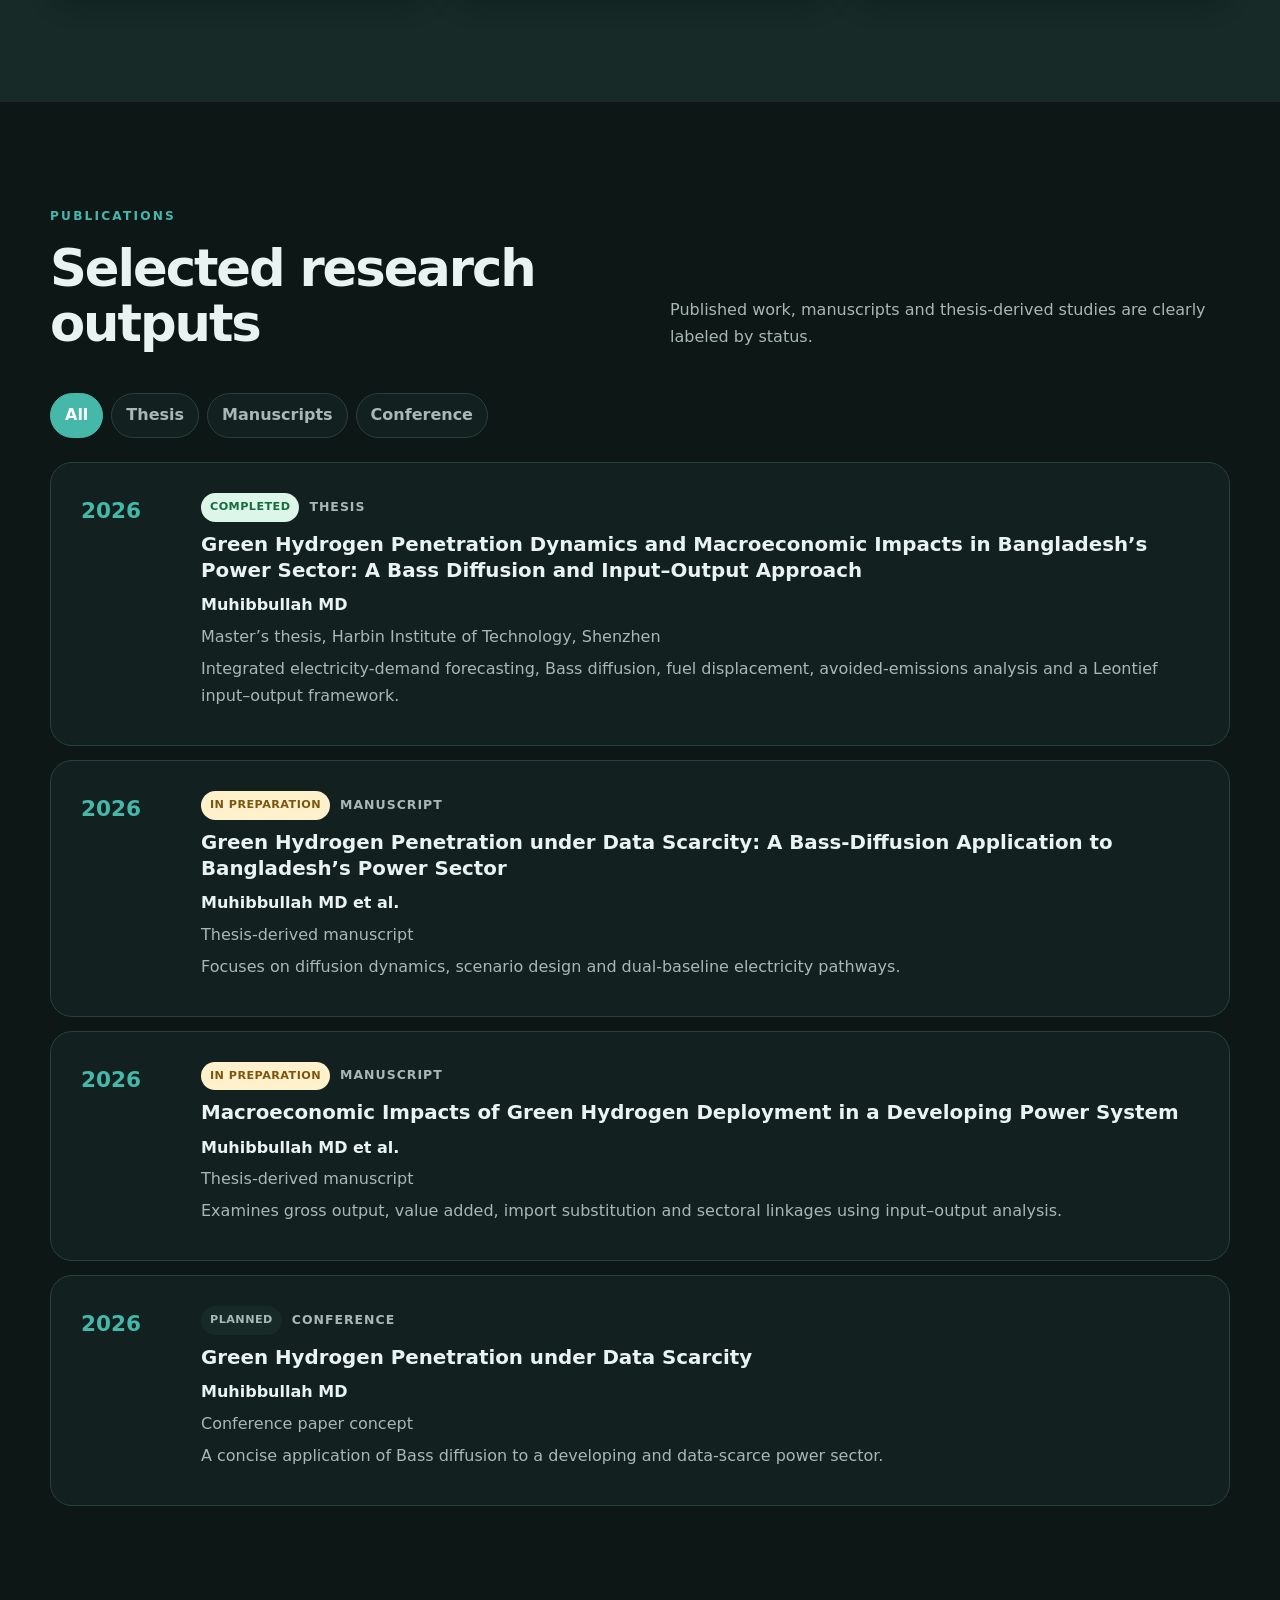
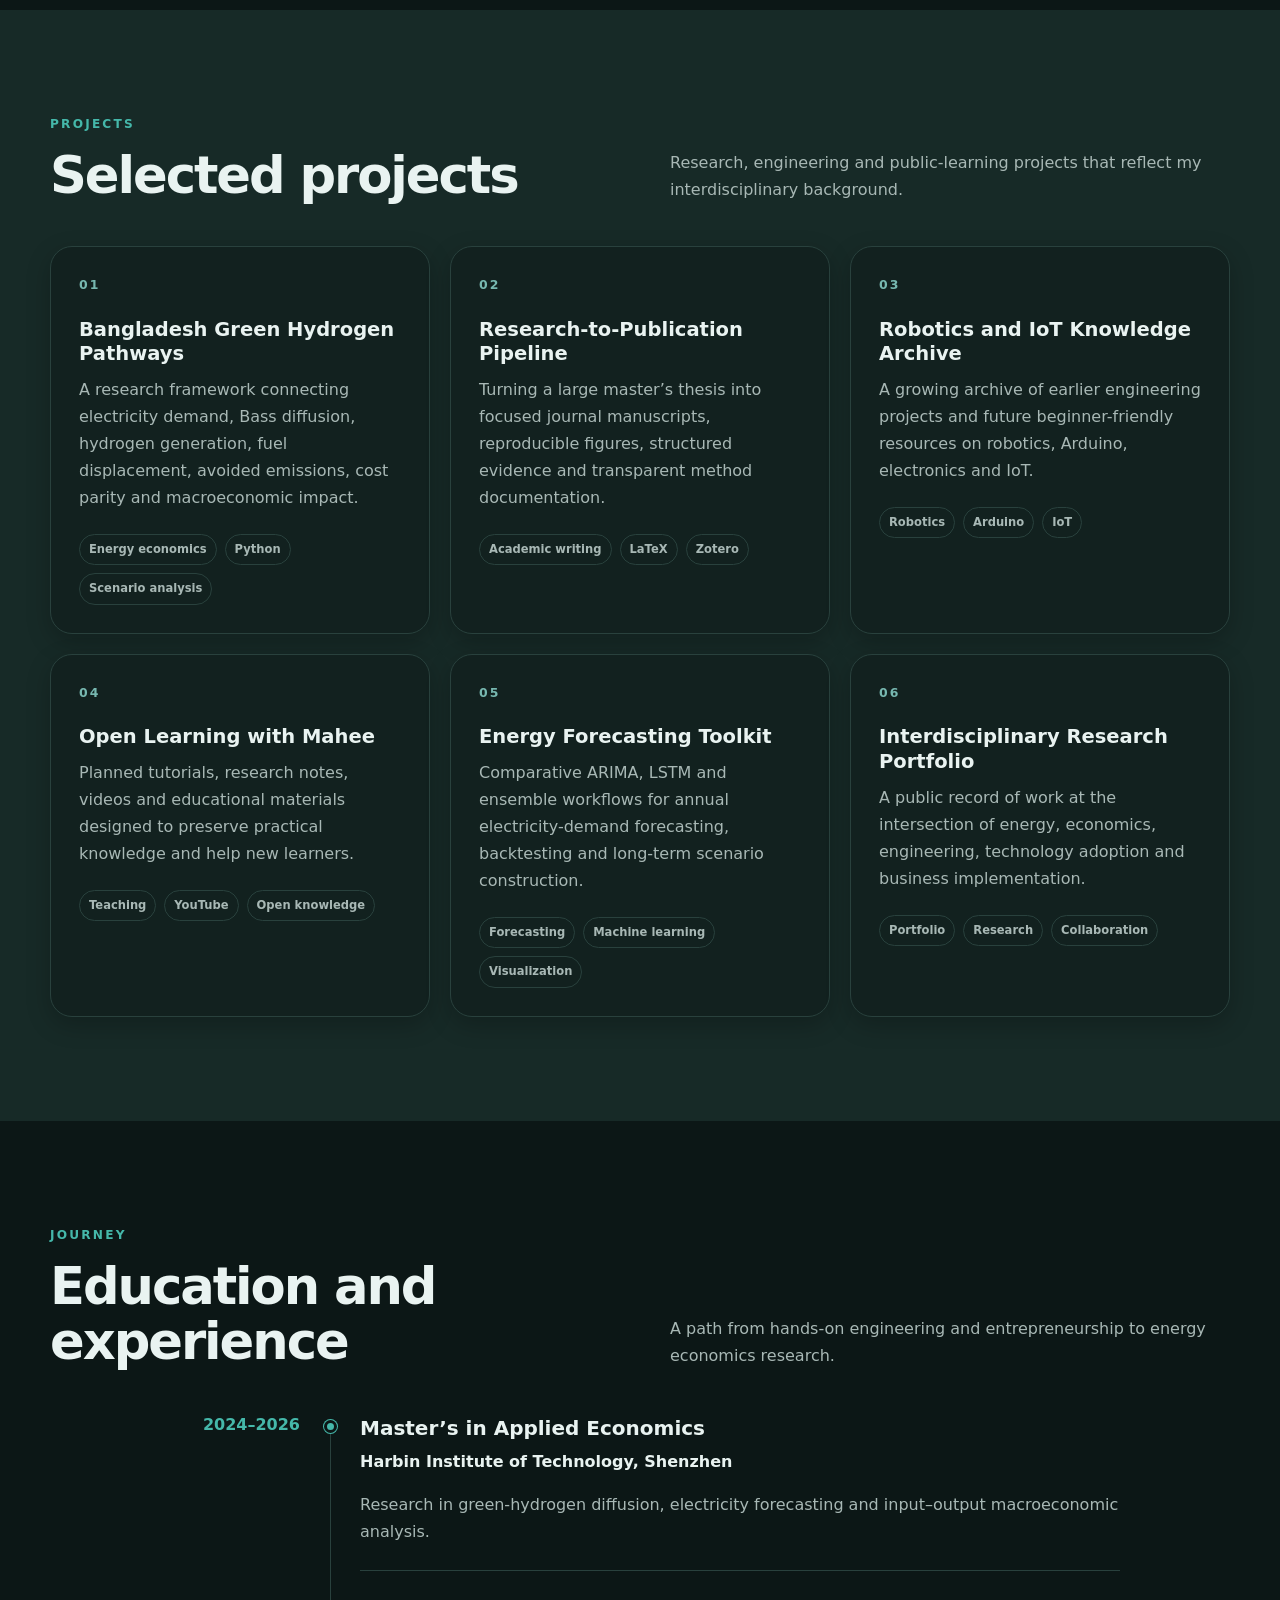
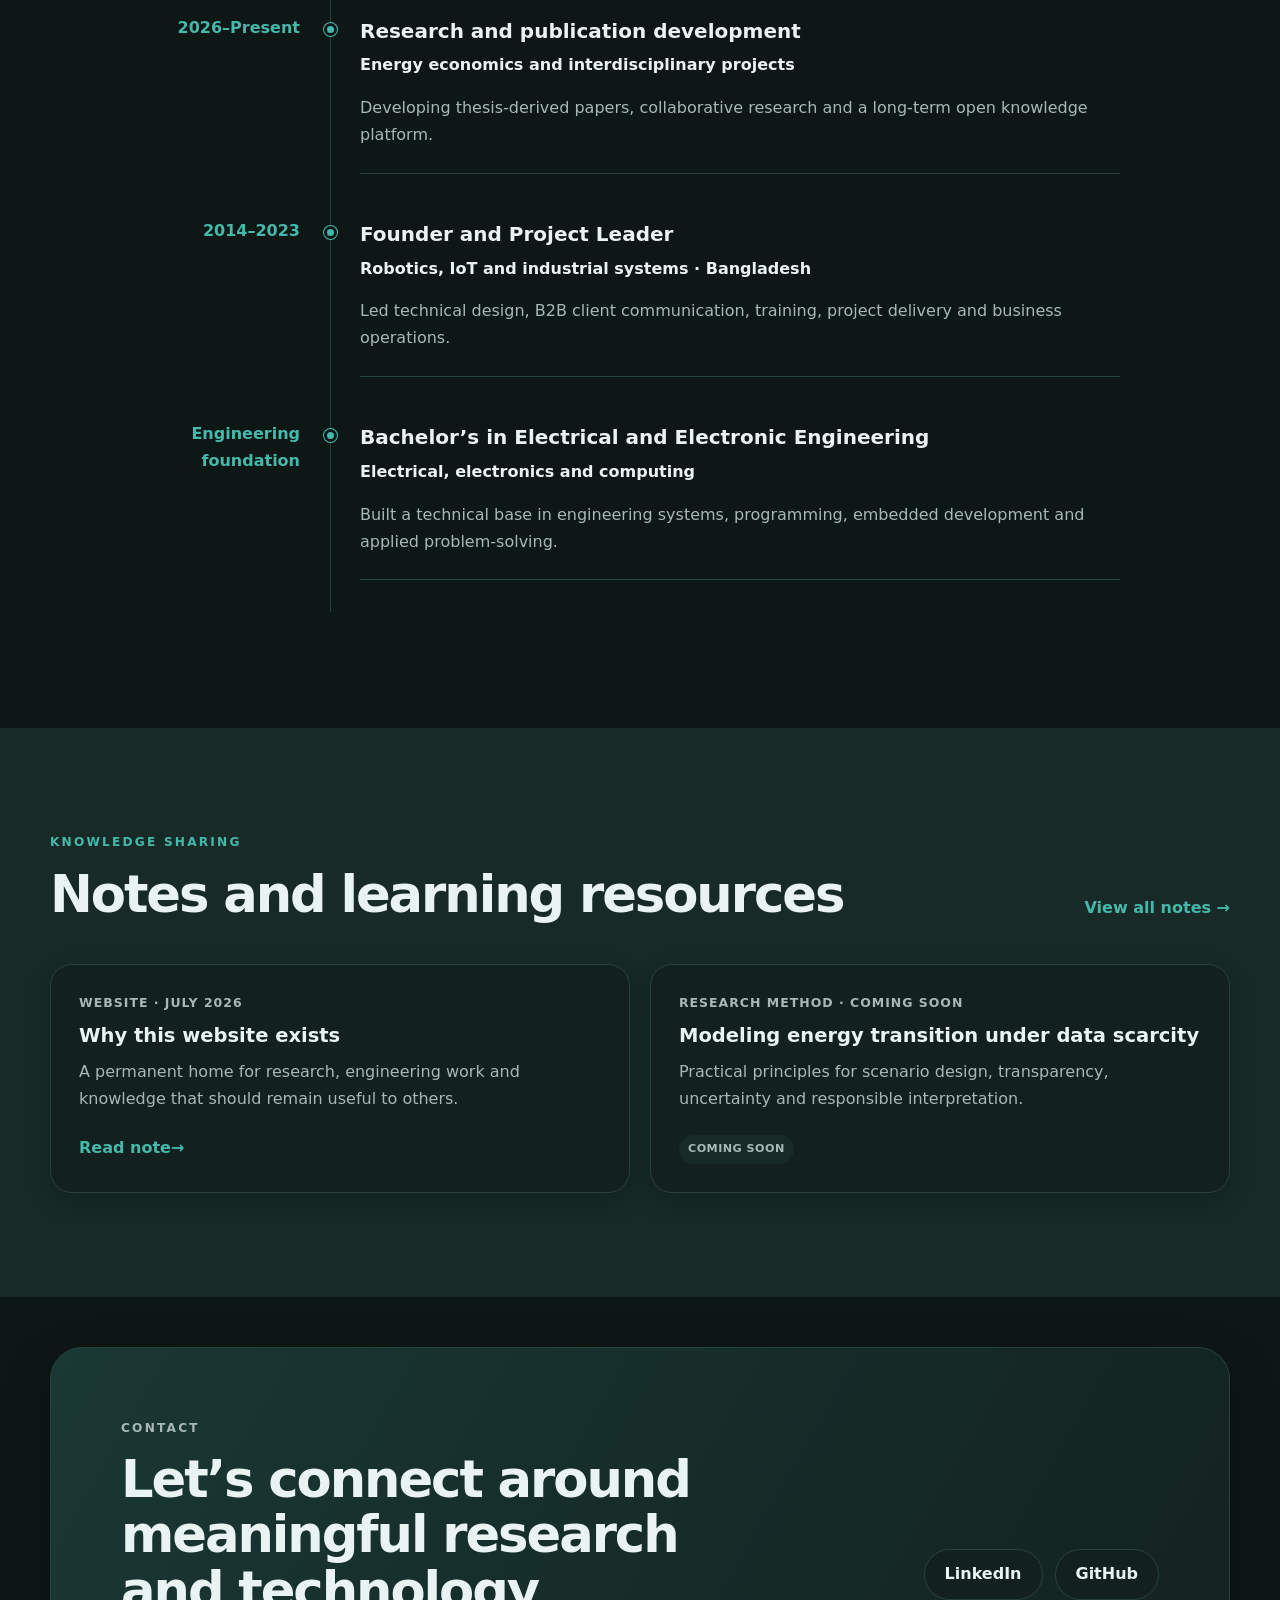
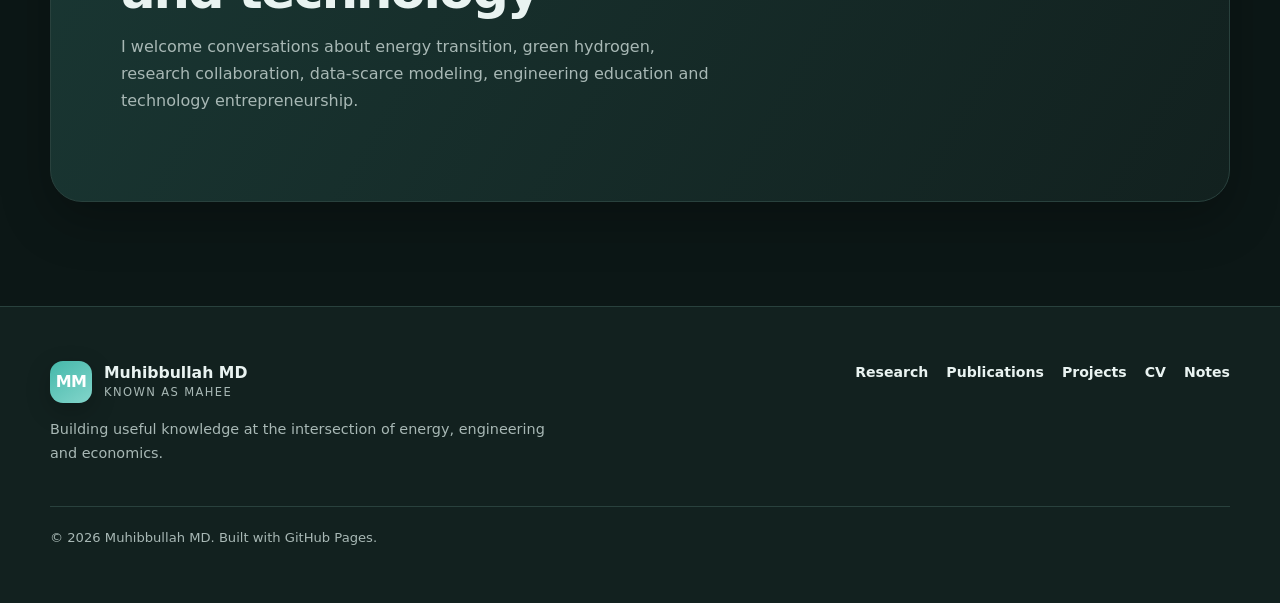
==== commit dafeb593: "Update index.html resume pdf added" ====
--- a/index.html
+++ b/index.html
@@ -50,6 +50,7 @@
         <a href="#experience">Experience</a>
         <a href="#contact">Contact</a>
         <a class="nav-cta" href="cv.html">CV</a>
+        <a class="nav-cta" href="documents/Muhibbullah-MD-CV.pdf" target="_blank" rel="noopener noreferrer">Resume</a>
         <button class="theme-toggle" type="button" aria-label="Switch color theme" title="Switch color theme">
           <span class="theme-icon" aria-hidden="true">◐</span>
         </button>
